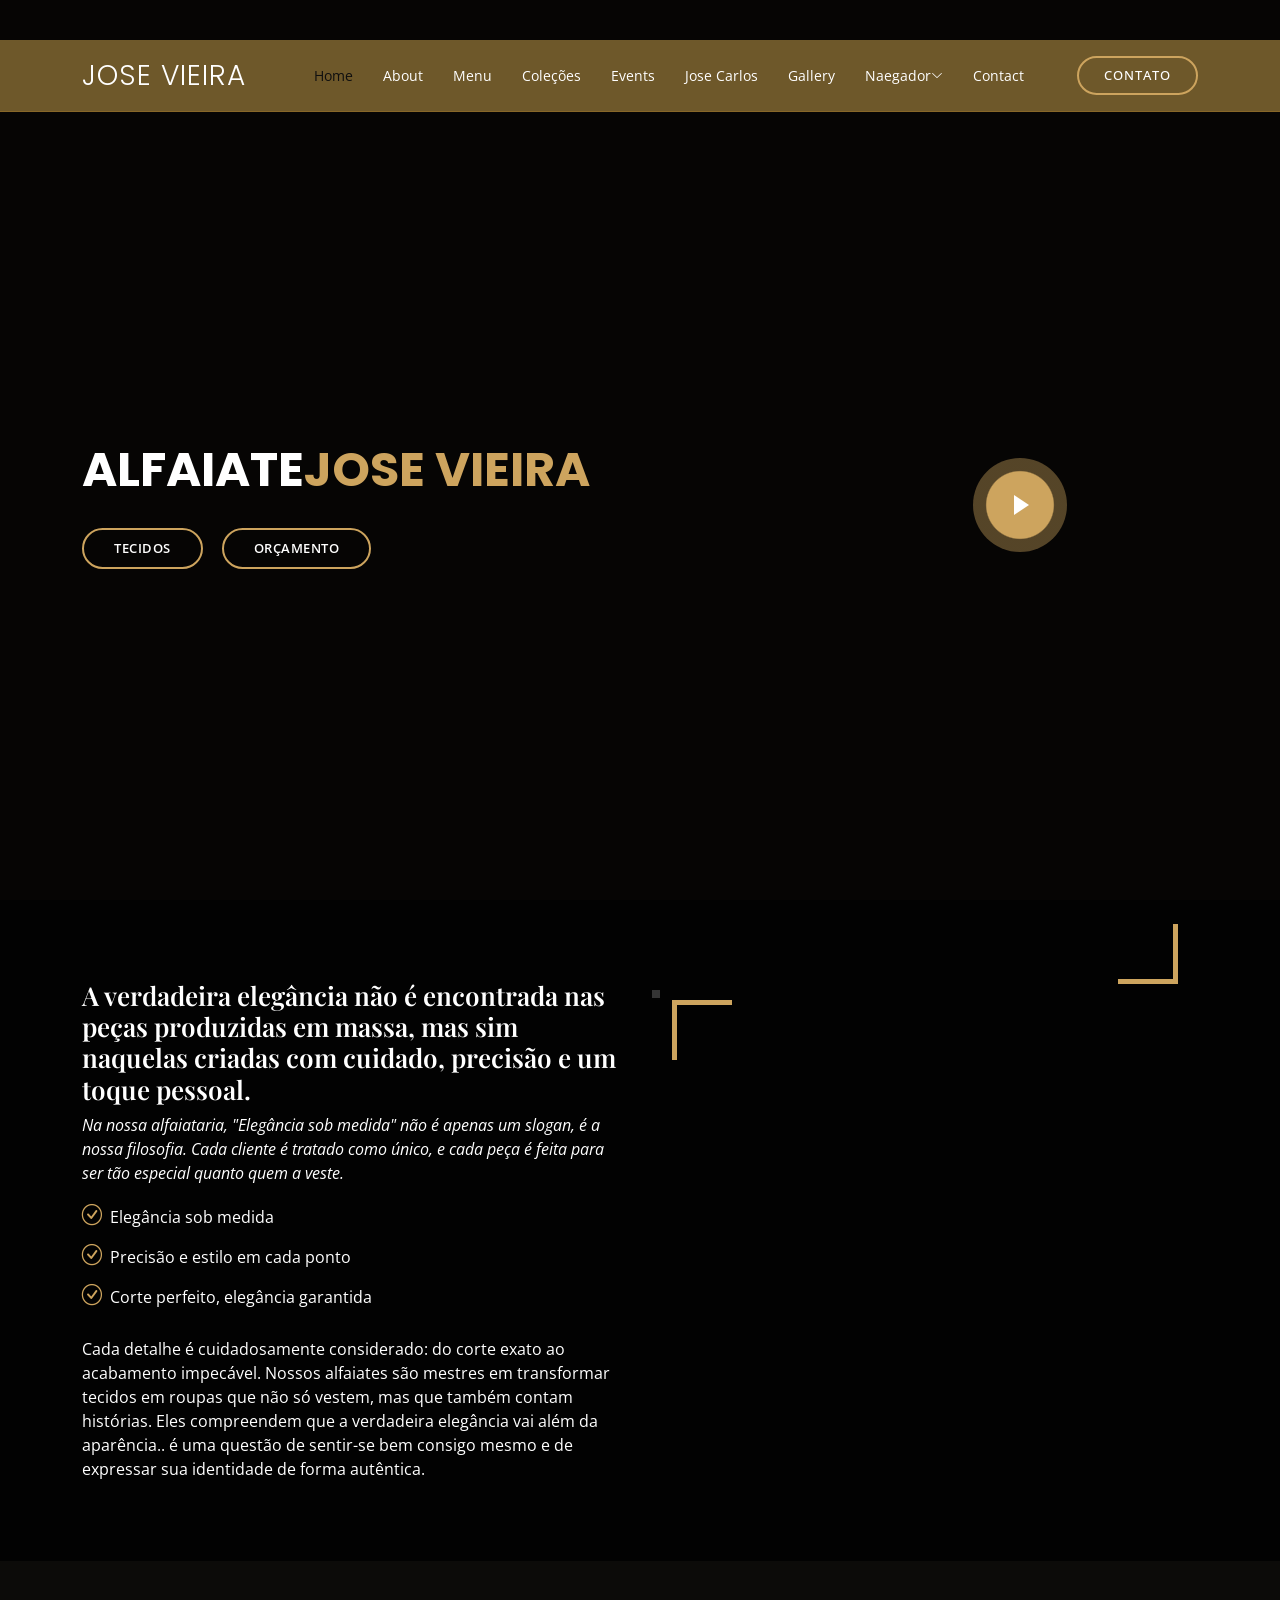
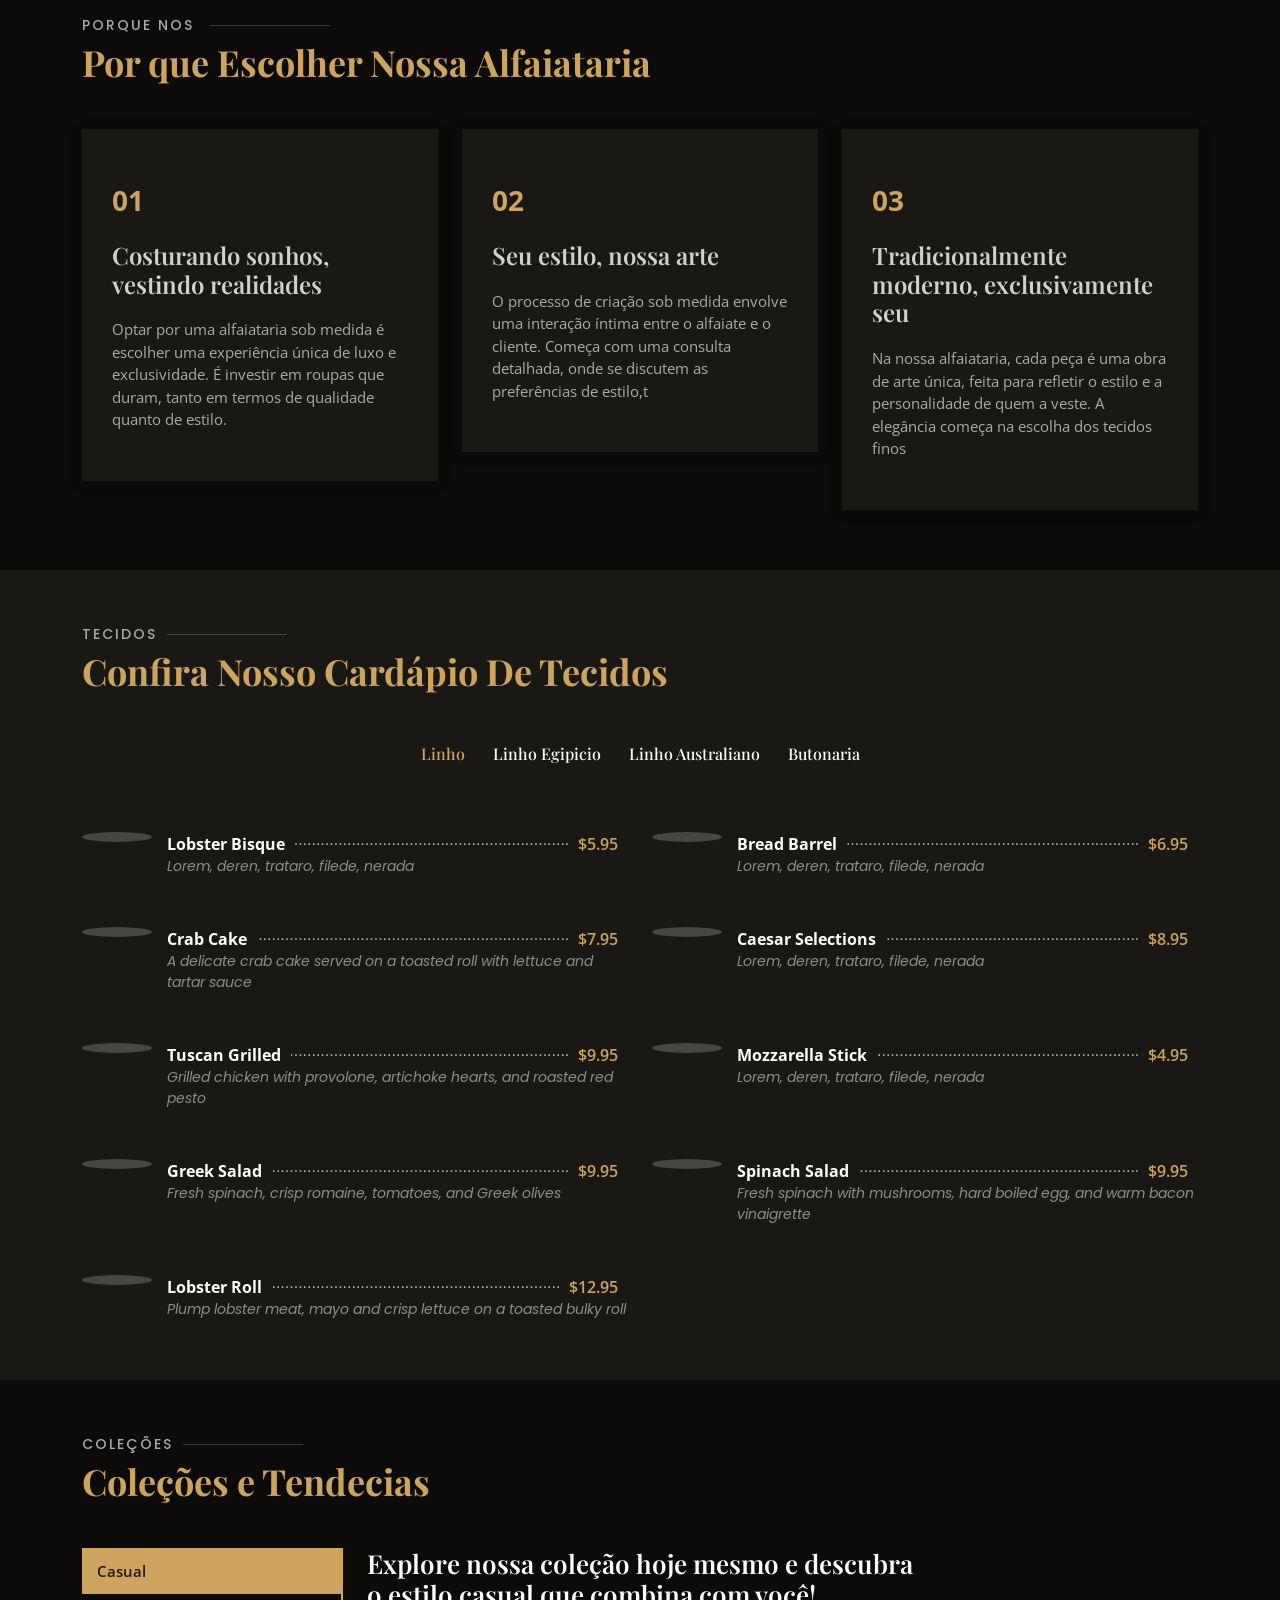
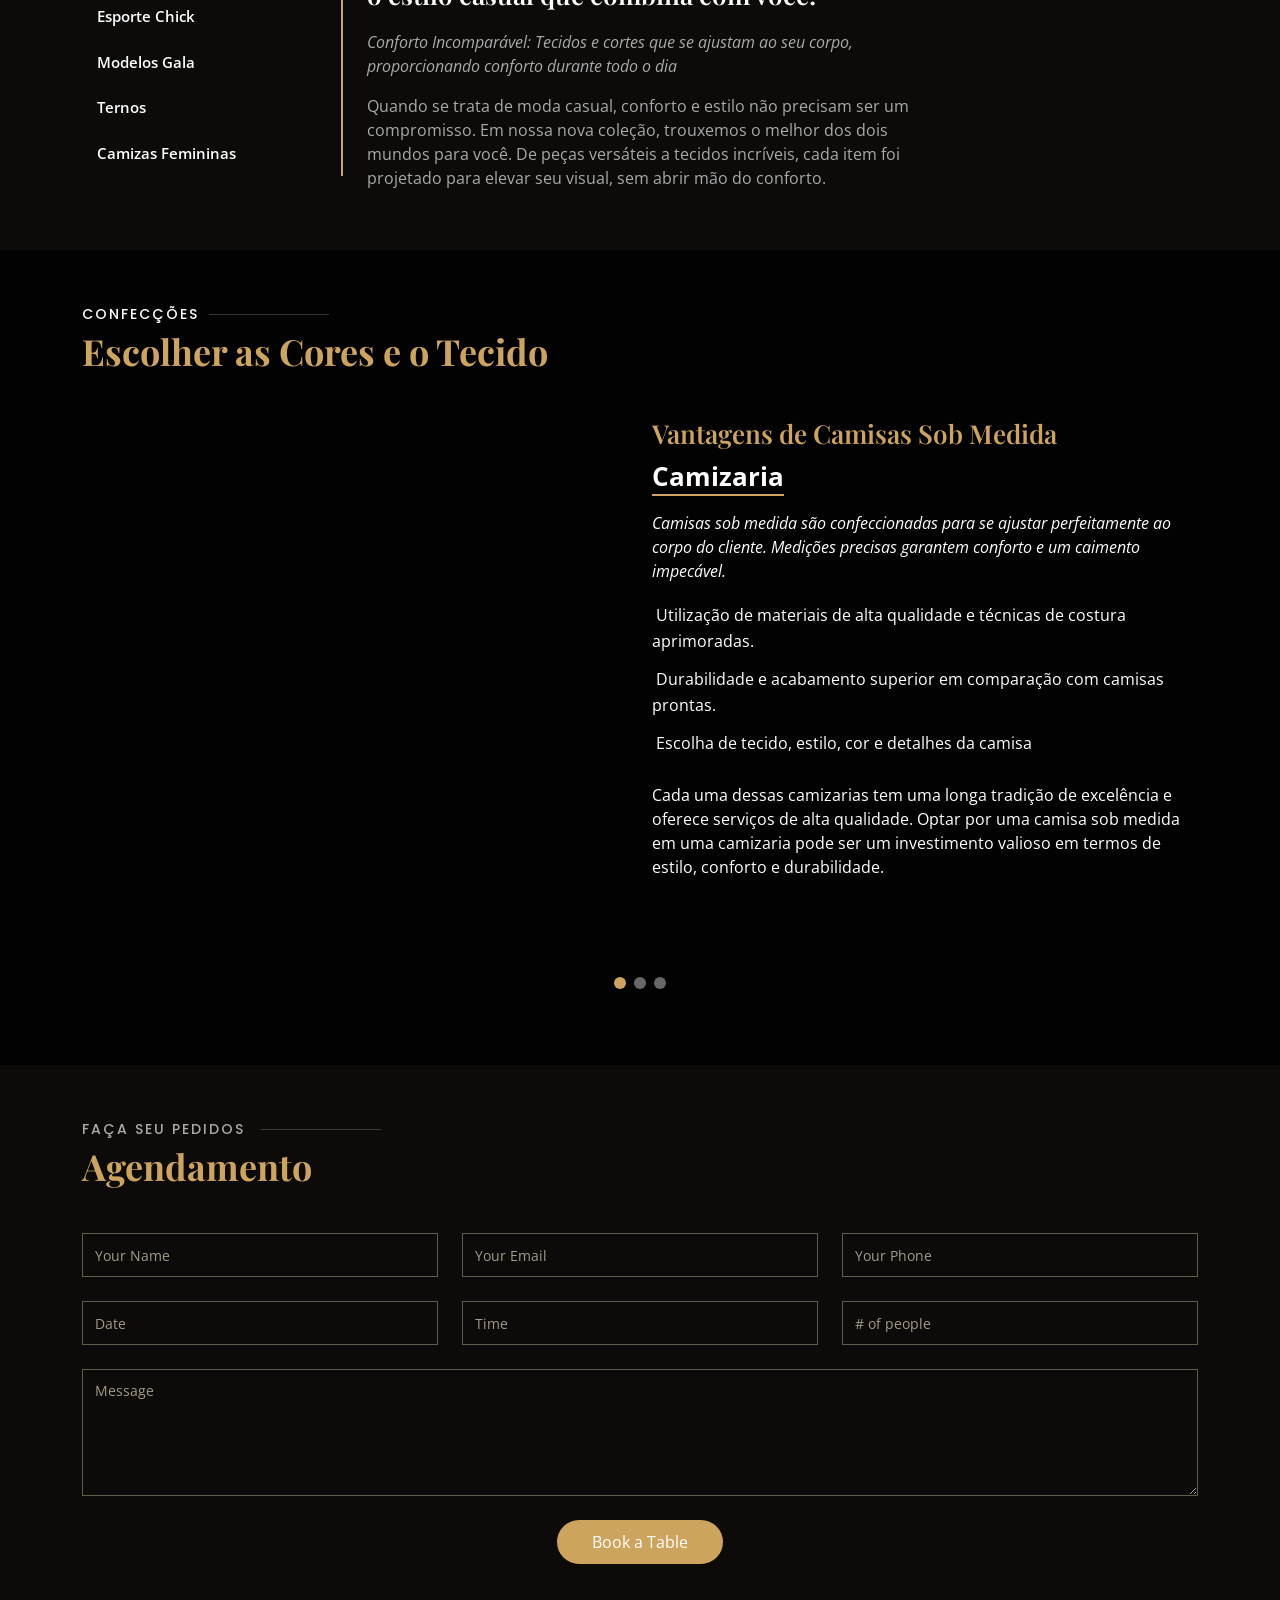
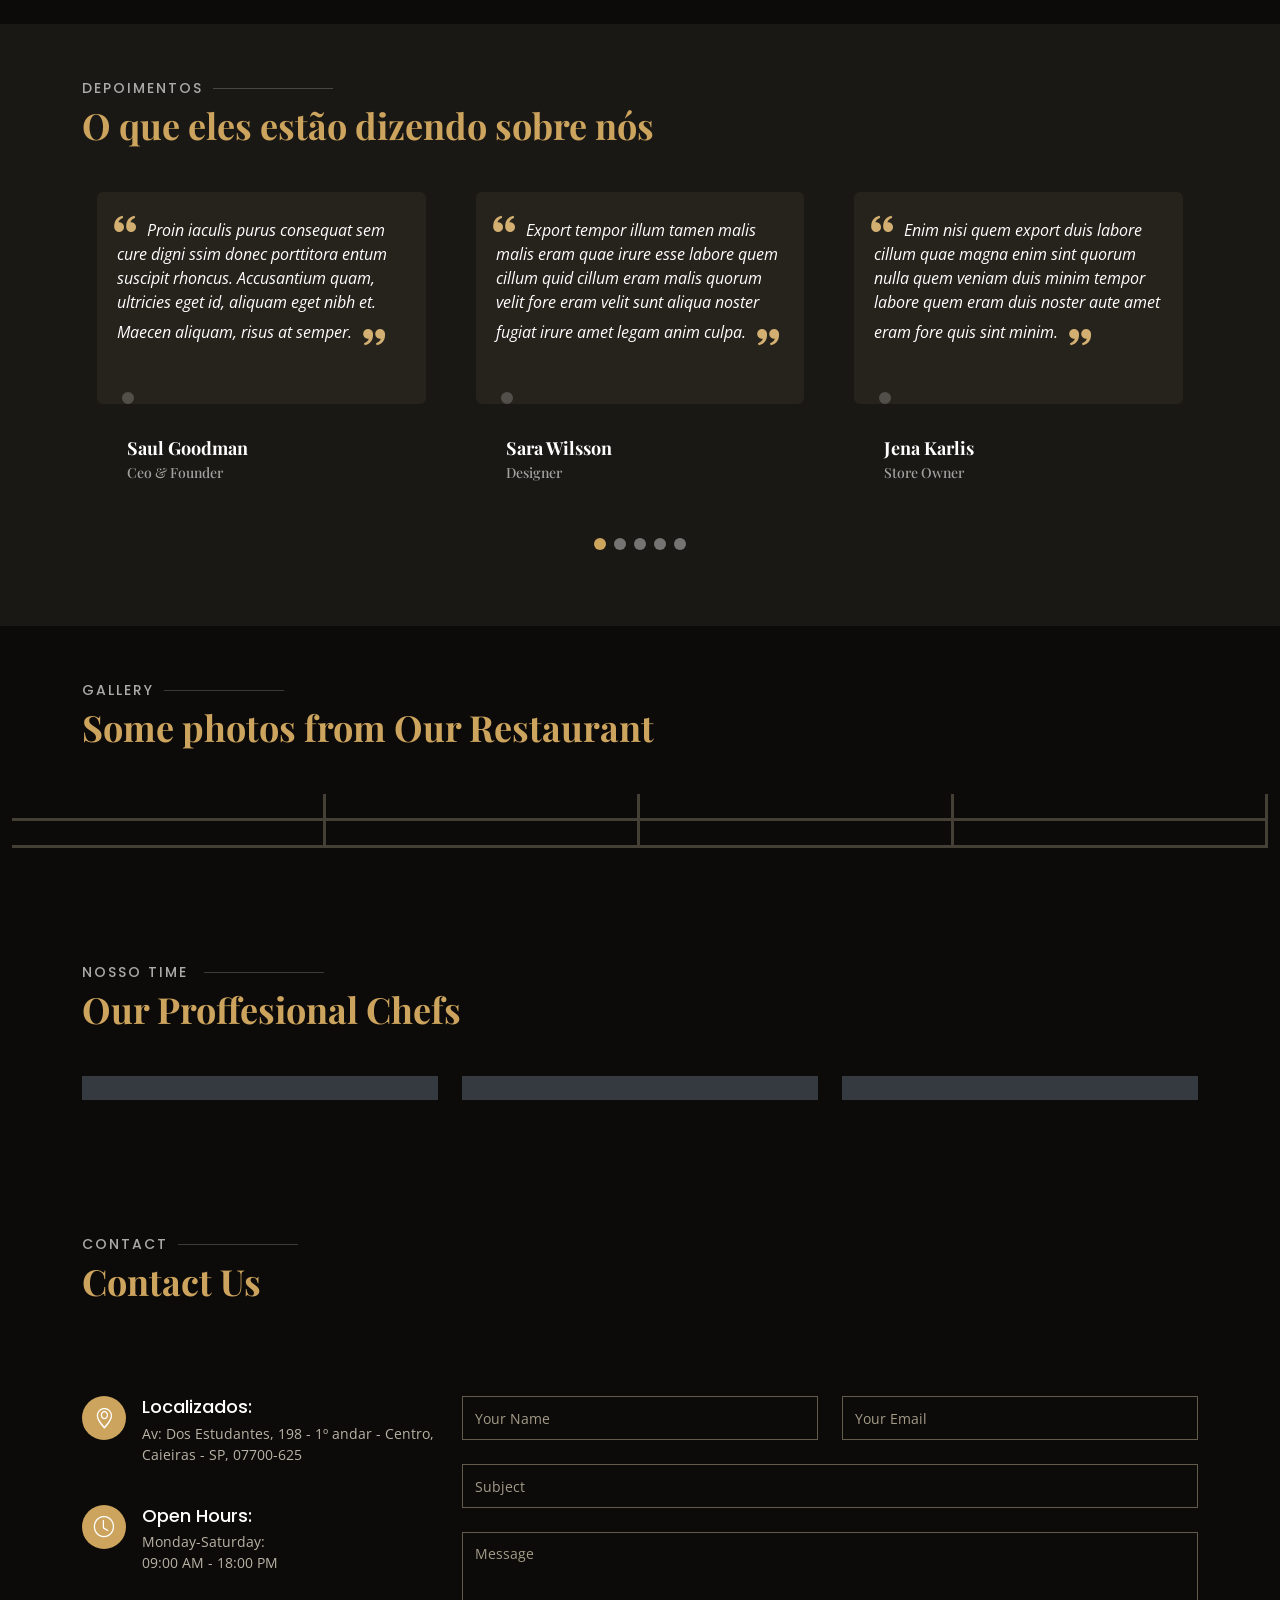
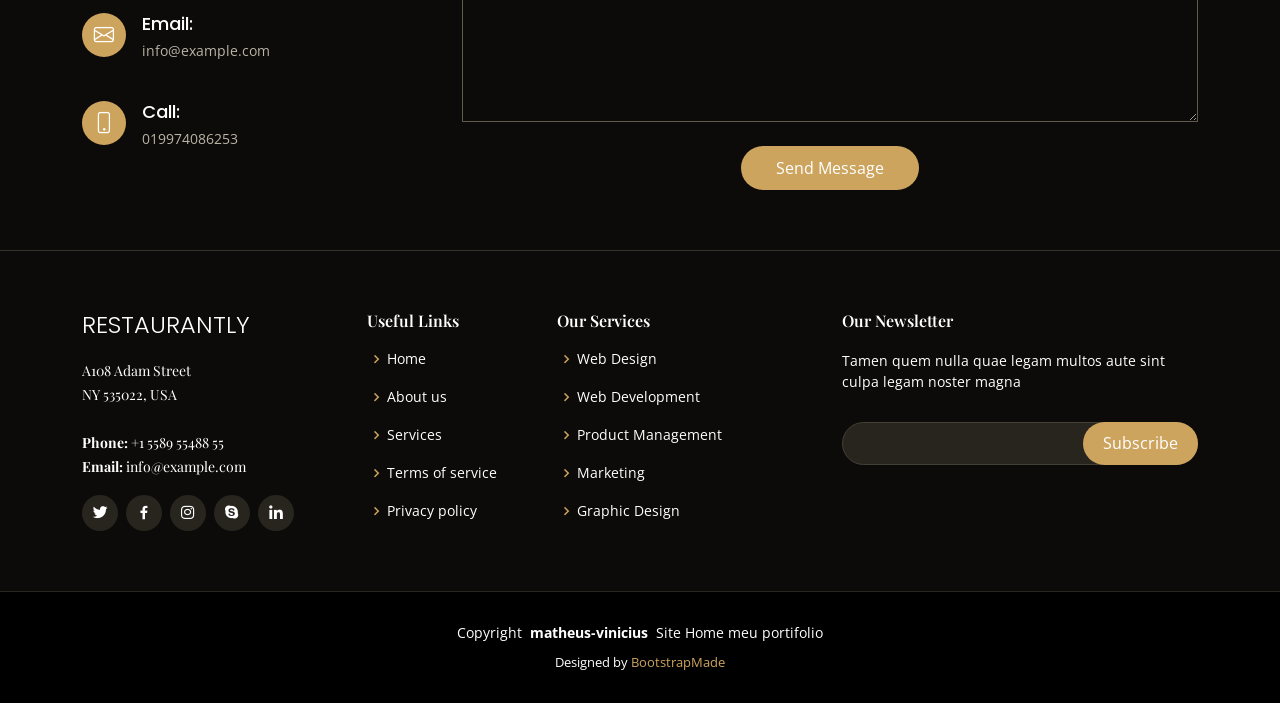
==== index.html @ 790d2ae3 "Baseline snapshot before layout overhaul (auto-commit)" ====
<!DOCTYPE html>
<html lang="pt">

<head>
  <meta charset="utf-8">
  <meta content="width=device-width, initial-scale=1.0" name="viewport">

  <title>KAMIZAR ALFAIATARIA</title>
  <meta content="" name="description">
  <meta content="" name="keywords">

  <!-- Favicons -->
  <link href="assets/img/favicon.png" rel="icon">
  <link href="assets/img/apple-touch-icon.png" rel="apple-touch-icon">

  <!-- Google Fonts -->
  <link href="https://fonts.googleapis.com/css?family=Open+Sans:300,300i,400,400i,600,600i,700,700i|Playfair+Display:ital,wght@0,400;0,500;0,600;0,700;1,400;1,500;1,600;1,700|Poppins:300,300i,400,400i,500,500i,600,600i,700,700i" rel="stylesheet">

  <!-- Vendor CSS Files -->
  <link href="assets/vendor/animate.css/animate.min.css" rel="stylesheet">
  <link href="assets/vendor/aos/aos.css" rel="stylesheet">
  <link href="assets/vendor/bootstrap/css/bootstrap.min.css" rel="stylesheet">
  <link href="assets/vendor/bootstrap-icons/bootstrap-icons.css" rel="stylesheet">
  <link href="assets/vendor/boxicons/css/boxicons.min.css" rel="stylesheet">
  <link href="assets/vendor/glightbox/css/glightbox.min.css" rel="stylesheet">
  <link href="assets/vendor/swiper/swiper-bundle.min.css" rel="stylesheet">


  <link href="assets/css/style.css" rel="stylesheet">

</head>

<body>


  <!-- ======= Header ======= -->
  <header id="header" class="fixed-top d-flex align-items-cente">
    <div class="container-fluid container-xl d-flex align-items-center justify-content-lg-between">

      <h1 class="logo me-auto me-lg-0"><a href="index.html">JOSE VIEIRA</a></h1>
      <!-- Uncomment below if you prefer to use an image logo -->
      <!-- <a href="index.html" class="logo me-auto me-lg-0"><img src="assets/img/logo.png" alt="" class="img-fluid"></a>-->

      <nav id="navbar" class="navbar order-last order-lg-0 bg-transparent">
        <ul>
          <li><a class="nav-link scrollto active" href="#hero">Home</a></li>
          <li><a class="nav-link scrollto" href="#about">About</a></li>
          <li><a class="nav-link scrollto" href="#menu">Menu</a></li>
          <li><a class="nav-link scrollto" href="#specials">Coleções</a></li>
          <li><a class="nav-link scrollto" href="#events">Events</a></li>
          <li><a class="nav-link scrollto" href="Bolg_Jose_Vieira/">Jose Carlos</a></li>
          <li><a class="nav-link scrollto" href="#gallery">Gallery</a></li>
          <li class="dropdown"><a href=""><span>Naegador</span> <i class="bi bi-chevron-down"></i></a>
            <ul>
              <li><a href="#"></a></li>
              <li class="dropdown"><a href="Bolg_Jose_Vieira/index.html"><span> Blog </span> <i class="bi bi-chevron-right"></i></a>
                <ul>
                  <li><a href="loja/shop-homepage-gh-pages/index.html">E-commerce </a></li>
                  <li><a href="startbootstrap-shop-homepage-gh-pages/index.html"> Contatos </a></li>
                  <li><a href="loja/eshop/index.html"> Produtos </a></li>
                  <li><a href="loja/eshop/index.html"> Promoçoes </a></li>
                  <li><a href="startbootstrap-shop-homepage-gh-pages/index.html"> Sobre Nos</a></li>
                </ul>
              </li>
              <li><a href="https://www.youtube.com/watch?v=DVCfJH7Yl-g"> Como realizar Medidas </a></li>
              <li><a href="loja/eshop/blog-single-sidebar.html"> Onde estamos </a></li>
              <li><a href="https://calendly.com/matheusviniciuscaieiras/45min"> Agendamento de Atendimento Presencial </a></li>
            </ul>
          </li>
          <li><a class="nav-link scrollto" href="#contact">Contact</a></li>
        </ul>
        <i class="bi bi-list mobile-nav-toggle"></i>
      </nav><!-- .navbar -->
      <a href="" class="book-a-table-btn scrollto d-none d-lg-flex">Contato</a>

    </div>
  </header><!-- End Header -->

  <!-- ======= Hero Section ======= -->
  <section id="hero" class="d-flex align-items-center">
    <div class="container position-relative text-center text-lg-start" data-aos="zoom-in" data-aos-delay="100">
      <div class="row">
        <div class="col-lg-8">
          <h1>ALFAIATE<span>JOSE VIEIRA </span></h1>
          <h2></h2>

          <div class="btns">
            <a href="#menu" class="btn-menu animated fadeInUp scrollto">Tecidos</a>
            <a href="#book-a-table" class="btn-book animated fadeInUp scrollto">Orçamento</a>
          </div>
        </div>
        <div class="col-lg-4 d-flex align-items-center justify-content-center position-relative" data-aos="zoom-in" data-aos-delay="200">
          <a href="https://youtu.be/KG5aYZjiRx0?si=NseXj7wx-vgt89p3" class="glightbox play-btn"></a>
        </div>

      </div>
    </div>
  </section><!-- End Hero -->

  <main id="main">

    <!-- ======= About Section ======= -->
    <section id="about" class="about">
      <div class="container" data-aos="fade-up">

        <div class="row">
          <div class="col-lg-6 order-1 order-lg-2" data-aos="zoom-in" data-aos-delay="100">
            <div class="about-img">
              <img src="assets/img/about.jpg" alt="">
            </div>
          </div>
          <div class="col-lg-6 pt-4 pt-lg-0 order-2 order-lg-1 content">
            <h3> A verdadeira elegância não é encontrada nas peças produzidas em massa, 
                mas sim naquelas criadas com cuidado, precisão e um toque pessoal. </h3>
            <p class="fst-italic">
              Na nossa alfaiataria, "Elegância sob medida" não é apenas um slogan, 
              é a nossa filosofia. Cada cliente é tratado como único, e cada peça é feita para ser tão especial quanto quem a veste. 
            </p>
            <ul>
              <li><i class="bi bi-check-circle"></i> Elegância sob medida</li>
              <li><i class="bi bi-check-circle"></i> Precisão e estilo em cada ponto</li>
              <li><i class="bi bi-check-circle"></i> Corte perfeito, elegância garantida</li>
            </ul>
            <p>
              Cada detalhe é cuidadosamente considerado: do corte exato ao acabamento impecável. 
              Nossos alfaiates são mestres em transformar tecidos em roupas que não só vestem, mas que também contam histórias. 
              Eles compreendem que a verdadeira elegância vai além da aparência..
              é uma questão de sentir-se bem consigo mesmo e de expressar sua identidade de forma autêntica.
            </p>
          </div>
        </div>

      </div>
    </section><!-- End About Section -->

    <!-- ======= Why Us Section ======= -->
    <section id="why-us" class="why-us">
      <div class="container" data-aos="fade-up">

        <div class="section-title">
          <h2> Porque nos </h2>
          <p>Por que Escolher Nossa Alfaiataria</p>
        </div>

        <div class="row">

          <div class="col-lg-4">
            <div class="box" data-aos="zoom-in" data-aos-delay="100">
              <span>01</span>
              <h4>Costurando sonhos, vestindo realidades</h4>
              <p>Optar por uma alfaiataria sob medida é escolher uma experiência única de luxo e exclusividade. 
                É investir em roupas que duram, tanto em termos de qualidade quanto de estilo.</p>
            </div>
          </div>

          <div class="col-lg-4 mt-4 mt-lg-0">
            <div class="box" data-aos="zoom-in" data-aos-delay="200">
              <span>02</span>
              <h4>Seu estilo, nossa arte</h4>
              <p>O processo de criação sob medida envolve uma interação íntima entre o alfaiate e o cliente. 
                Começa com uma consulta detalhada, onde se discutem as preferências de estilo,t</p>
            </div>
          </div>

          <div class="col-lg-4 mt-4 mt-lg-0">
            <div class="box" data-aos="zoom-in" data-aos-delay="300">
              <span>03</span>
              <h4>Tradicionalmente moderno, exclusivamente seu</h4>
              <p>Na nossa alfaiataria, cada peça é uma obra de arte única, feita para refletir o 
                 estilo e a personalidade de quem a veste.
                A elegância começa na escolha dos tecidos finos</p>
            </div>
          </div>

        </div>

      </div>
    </section><!-- End Why Us Section -->

    <!-- ======= Menu Section ======= -->
    <section id="menu" class="menu section-bg">
      <div class="container" data-aos="fade-up">

        <div class="section-title">
          <h2>Tecidos</h2>
          <p>Confira Nosso Cardápio De Tecidos </p>
        </div>

        <div class="row" data-aos="fade-up" data-aos-delay="100">
          <div class="col-lg-12 d-flex justify-content-center">
            <ul id="menu-flters">
              <li data-filter="*" class="filter-active">Linho</li>
              <li data-filter=".filter-starters">Linho Egipicio</li>
              <li data-filter=".filter-salads">Linho Australiano</li>
              <li data-filter=".filter-specialty">Butonaria</li>
            </ul>
          </div>
        </div>

        <div class="row menu-container" data-aos="fade-up" data-aos-delay="200">

          <div class="col-lg-6 menu-item filter-starters">
            <img src="assets/img/menu/lobster-bisque.jpg" class="menu-img" alt="">
            <div class="menu-content">
              <a href="#">Lobster Bisque</a><span>$5.95</span>
            </div>
            <div class="menu-ingredients">
              Lorem, deren, trataro, filede, nerada
            </div>
          </div>

          <div class="col-lg-6 menu-item filter-specialty">
            <img src="assets/img/menu/bread-barrel.jpg" class="menu-img" alt="">
            <div class="menu-content">
              <a href="#">Bread Barrel</a><span>$6.95</span>
            </div>
            <div class="menu-ingredients">
              Lorem, deren, trataro, filede, nerada
            </div>
          </div>

          <div class="col-lg-6 menu-item filter-starters">
            <img src="assets/img/menu/cake.jpg" class="menu-img" alt="">
            <div class="menu-content">
              <a href="#">Crab Cake</a><span>$7.95</span>
            </div>
            <div class="menu-ingredients">
              A delicate crab cake served on a toasted roll with lettuce and tartar sauce
            </div>
          </div>

          <div class="col-lg-6 menu-item filter-salads">
            <img src="assets/img/menu/caesar.jpg" class="menu-img" alt="">
            <div class="menu-content">
              <a href="#">Caesar Selections</a><span>$8.95</span>
            </div>
            <div class="menu-ingredients">
              Lorem, deren, trataro, filede, nerada
            </div>
          </div>

          <div class="col-lg-6 menu-item filter-specialty">
            <img src="assets/img/menu/tuscan-grilled.jpg" class="menu-img" alt="">
            <div class="menu-content">
              <a href="#">Tuscan Grilled</a><span>$9.95</span>
            </div>
            <div class="menu-ingredients">
              Grilled chicken with provolone, artichoke hearts, and roasted red pesto
            </div>
          </div>

          <div class="col-lg-6 menu-item filter-starters">
            <img src="assets/img/menu/mozzarella.jpg" class="menu-img" alt="">
            <div class="menu-content">
              <a href="#">Mozzarella Stick</a><span>$4.95</span>
            </div>
            <div class="menu-ingredients">
              Lorem, deren, trataro, filede, nerada
            </div>
          </div>

          <div class="col-lg-6 menu-item filter-salads">
            <img src="assets/img/menu/greek-salad.jpg" class="menu-img" alt="">
            <div class="menu-content">
              <a href="#">Greek Salad</a><span>$9.95</span>
            </div>
            <div class="menu-ingredients">
              Fresh spinach, crisp romaine, tomatoes, and Greek olives
            </div>
          </div>

          <div class="col-lg-6 menu-item filter-salads">
            <img src="assets/img/menu/spinach-salad.jpg" class="menu-img" alt="">
            <div class="menu-content">
              <a href="#">Spinach Salad</a><span>$9.95</span>
            </div>
            <div class="menu-ingredients">
              Fresh spinach with mushrooms, hard boiled egg, and warm bacon vinaigrette
            </div>
          </div>

          <div class="col-lg-6 menu-item filter-specialty">
            <img src="assets/img/menu/lobster-roll.jpg" class="menu-img" alt="">
            <div class="menu-content">
              <a href="#">Lobster Roll</a><span>$12.95</span>
            </div>
            <div class="menu-ingredients">
              Plump lobster meat, mayo and crisp lettuce on a toasted bulky roll
            </div>
          </div>

        </div>

      </div>
    </section><!-- End Menu Section -->

    <!-- ======= Specials Section ======= -->
    <section id="specials" class="specials">
      <div class="container" data-aos="fade-up">

        <div class="section-title">
          <h2>Coleções</h2>
          <p>Coleções e Tendecias </p>
        </div>

        <div class="row" data-aos="fade-up" data-aos-delay="100">
          <div class="col-lg-3">
            <ul class="nav nav-tabs flex-column">
              <li class="nav-item">
                <a class="nav-link active show" data-bs-toggle="tab" href="#tab-1"> Casual </a>
              </li>
              <li class="nav-item">
                <a class="nav-link" data-bs-toggle="tab" href="#tab-2"> Esporte Chick</a>
              </li>
              <li class="nav-item">
                <a class="nav-link" data-bs-toggle="tab" href="#tab-3"> Modelos Gala </a>
              </li>
              <li class="nav-item">
                <a class="nav-link" data-bs-toggle="tab" href="#tab-4"> Ternos </a>
              </li>
              <li class="nav-item">
                <a class="nav-link" data-bs-toggle="tab" href="#tab-5"> Camizas Femininas </a>
              </li>
            </ul>
          </div>
          <div class="col-lg-9 mt-4 mt-lg-0">
            <div class="tab-content">
              <div class="tab-pane active show" id="tab-1">
                <div class="row">
                  <div class="col-lg-8 details order-2 order-lg-1">
                    <h3> Explore nossa coleção hoje mesmo e descubra o estilo casual que combina com você!</h3>
                    <p class="fst-italic">Conforto Incomparável: Tecidos e cortes que se ajustam ao seu corpo, proporcionando conforto durante todo o dia</p>
                    <p>Quando se trata de moda casual, conforto e estilo não precisam ser um compromisso. Em nossa nova coleção, trouxemos o melhor dos dois mundos para você. De peças versáteis a tecidos incríveis, cada item foi projetado para elevar seu visual, sem abrir mão do conforto.</p>
                  </div>
                  <div class="col-lg-4 text-center order-1 order-lg-2">
                    <img src="assets/img/specials-1.jpg" alt="" class="img-fluid">
                  </div>
                </div>
              </div>
              <div class="tab-pane" id="tab-2">
                <div class="row">
                  <div class="col-lg-8 details order-2 order-lg-1">
                    <h3>Et blanditiis nemo veritatis excepturi</h3>
                    <p class="fst-italic">Qui laudantium consequatur laborum sit qui ad sapiente dila parde sonata raqer a videna mareta paulona marka</p>
                    <p>Ea ipsum voluptatem consequatur quis est. Illum error ullam omnis quia et reiciendis sunt sunt est. Non aliquid repellendus itaque accusamus eius et velit ipsa voluptates. Optio nesciunt eaque beatae accusamus lerode pakto madirna desera vafle de nideran pal</p>
                  </div>
                  <div class="col-lg-4 text-center order-1 order-lg-2">
                    <img src="assets/img/specials-2.jpg" alt="" class="img-fluid">
                  </div>
                </div>
              </div>
              <div class="tab-pane" id="tab-3">
                <div class="row">
                  <div class="col-lg-8 details order-2 order-lg-1">
                    <h3>Impedit facilis occaecati odio neque aperiam sit</h3>
                    <p class="fst-italic">Eos voluptatibus quo. Odio similique illum id quidem non enim fuga. Qui natus non sunt dicta dolor et. In asperiores velit quaerat perferendis aut</p>
                    <p>Iure officiis odit rerum. Harum sequi eum illum corrupti culpa veritatis quisquam. Neque necessitatibus illo rerum eum ut. Commodi ipsam minima molestiae sed laboriosam a iste odio. Earum odit nesciunt fugiat sit ullam. Soluta et harum voluptatem optio quae</p>
                  </div>
                  <div class="col-lg-4 text-center order-1 order-lg-2">
                    <img src="assets/img/specials-3.jpg" alt="" class="img-fluid">
                  </div>
                </div>
              </div>
              <div class="tab-pane" id="tab-4">
                <div class="row">
                  <div class="col-lg-8 details order-2 order-lg-1">
                    <h3>Fuga dolores inventore laboriosam ut est accusamus laboriosam dolore</h3>
                    <p class="fst-italic">Totam aperiam accusamus. Repellat consequuntur iure voluptas iure porro quis delectus</p>
                    <p>Eaque consequuntur consequuntur libero expedita in voluptas. Nostrum ipsam necessitatibus aliquam fugiat debitis quis velit. Eum ex maxime error in consequatur corporis atque. Eligendi asperiores sed qui veritatis aperiam quia a laborum inventore</p>
                  </div>
                  <div class="col-lg-4 text-center order-1 order-lg-2">
                    <img src="assets/img/specials-4.jpg" alt="" class="img-fluid">
                  </div>
                </div>
              </div>
              <div class="tab-pane" id="tab-5">
                <div class="row">
                  <div class="col-lg-8 details order-2 order-lg-1">
                    <h3>Est eveniet ipsam sindera pad rone matrelat sando reda</h3>
                    <p class="fst-italic">Omnis blanditiis saepe eos autem qui sunt debitis porro quia.</p>
                    <p>Exercitationem nostrum omnis. Ut reiciendis repudiandae minus. Omnis recusandae ut non quam ut quod eius qui. Ipsum quia odit vero atque qui quibusdam amet. Occaecati sed est sint aut vitae molestiae voluptate vel</p>
                  </div>
                  <div class="col-lg-4 text-center order-1 order-lg-2">
                    <img src="assets/img/specials-5.jpg" alt="" class="img-fluid">
                  </div>
                </div>
              </div>
            </div>
          </div>
        </div>

      </div>
    </section><!-- End Specials Section -->

    <!-- ======= Events Section ======= -->
    <section id="events" class="events">
      <div class="container" data-aos="fade-up">

        <div class="section-title">
          <h2>Confecções</h2>
          <p>Escolher as Cores e o Tecido</p>
        </div>

        <div class="events-slider swiper-container" data-aos="fade-up" data-aos-delay="100">
          <div class="swiper-wrapper">

            <div class="swiper-slide">
              <div class="row event-item">
                <div class="col-lg-6">
                  <img src="assets/img/event-birthday.jpg" class="img-fluid" alt="">
                </div>
                <div class="col-lg-6 pt-4 pt-lg-0 content">
                  <h3>Vantagens de Camisas Sob Medida</h3>
                  <div class="price">
                    <p><span>Camizaria</span></p>
                  </div>
                  <p class="fst-italic">
                    Camisas sob medida são confeccionadas para se ajustar perfeitamente ao corpo do cliente.
                   Medições precisas garantem conforto e um caimento impecável.
                  </p>
                  <ul>
                    <li><i class="bi bi-check-circled"></i> Utilização de materiais de alta qualidade e técnicas de costura aprimoradas.</li>
                    <li><i class="bi bi-check-circled"></i> Durabilidade e acabamento superior em comparação com camisas prontas.</li>
                    <li><i class="bi bi-check-circled"></i> Escolha de tecido, estilo, cor e detalhes da camisa</li>
                  </ul>
                  <p>
                    Cada uma dessas camizarias tem uma longa tradição de excelência e oferece serviços de alta qualidade. 
                    Optar por uma camisa sob medida em uma camizaria pode ser um investimento valioso em termos de estilo, 
                    conforto e durabilidade.
                  </p>
                </div>
              </div>
            </div><!-- End testimonial item -->

            <div class="swiper-slide">
              <div class="row event-item">
                <div class="col-lg-6">
                  <img src="assets/img/event-private.jpg" class="img-fluid" alt="">
                </div>
                <div class="col-lg-6 pt-4 pt-lg-0 content">
                  <h3>Exclusividade</h3>
                  <div class="price">
                    <p><span>Ajuste Perfeito</span></p>
                  </div>
                  <p class="fst-italic">
                    Materiais de Alta Qualidade
                    Selecionamos apenas os melhores tecidos do mundo, 
                    desde o algodão egípcio mais macio até as lãs italianas mais finas.
                     Nosso compromisso com a qualidade assegura que cada peça não apenas tenha uma aparência extraordinária, 
                     mas também ofereça durabilidade e conforto incomparáveis.
                  </p>
                  <ul>
                    <li><i class="bi bi-check-circled"></i> Nosso objetivo é criar uma peça que não apenas se ajuste perfeitamente, mas que também conte sua história.</li>
                    <li><i class="bi bi-check-circled"></i> Nossos alfaiates são mestres em seu ofício, combinando técnicas tradicionais de costura com uma atenção minuciosa aos detalhes</li>
                    <li><i class="bi bi-check-circled"></i> Visite-nos e descubra como é ter uma peça feita exclusivamente para você. .</li>
                  </ul>
                  <p>
                    Você tem controle total sobre o design de sua peça. Escolha entre uma vasta gama de tecidos, 
                    padrões, cores e detalhes, como colarinhos, punhos, botões e monogramas. 
                    Criamos peças que são verdadeiramente suas, 
                    refletindo seu estilo pessoal em cada costura.
                  </p>
                </div>
              </div>
            </div><!-- End testimonial item -->

            <div class="swiper-slide">
              <div class="row event-item">
                <div class="col-lg-6">
                  <img src="assets/img/event-custom.jpg" class="img-fluid" alt="">
                </div>
                <div class="col-lg-6 pt-4 pt-lg-0 content">
                  <h3> Botonaria Exclusiva </h3>
                  <div class="price">
                    <p><span>Botonaria</span></p>
                  </div>
                  <p class="fst-italic">
                    Em um mundo onde os detalhes são importantes, botões personalizados podem diferenciar suas roupas de maneira significativa. 
                    Eles adicionam um toque de exclusividade e sofisticação que é difícil de encontrar em peças produzidas em massa.
                  </p>
                  <ul>
                    <li><i class="bi bi-check-circled"></i> Nossa coleção de botões é composta por uma seleção meticulosa dos melhores materiais disponíveis no mercado.</li>
                    <li><i class="bi bi-check-circled"></i> Cada botão pode ser personalizado de acordo com suas especificações. Oferecemos uma variedade de acabamentos.</li>
                    <li><i class="bi bi-check-circled"></i> Usamos apenas materiais de alta qualidade, garantindo que nossos botões sejam duráveis e resistentes ao uso diário. </li>
                  </ul>
                  <p>
                    Trabalhamos com designers, alfaiates e marcas de moda para criar coleções exclusivas de botões que atendem a requisitos específicos. 
                    Se você está buscando algo verdadeiramente único para sua linha de roupas, 
                    estamos aqui para colaborar e trazer sua visão à vida.
                  </p>
                </div>
              </div>
            </div><!-- End testimonial item -->

          </div>
          <div class="swiper-pagination"></div>
        </div>

      </div>
    </section><!-- End Events Section -->

    <!-- ======= Book A Table Section ======= -->
    <section id="book-a-table" class="book-a-table">
      <div class="container" data-aos="fade-up">

        <div class="section-title">
          <h2> Faça Seu Pedidos </h2>
          <p>Agendamento</p>
        </div>

        <form action="forms/book-a-table.php" method="post" role="form" class="php-email-form" data-aos="fade-up" data-aos-delay="100">
          <div class="row">
            <div class="col-lg-4 col-md-6 form-group">
              <input type="text" name="name" class="form-control" id="name" placeholder="Your Name" data-rule="minlen:4" data-msg="Please enter at least 4 chars">
              <div class="validate"></div>
            </div>
            <div class="col-lg-4 col-md-6 form-group mt-3 mt-md-0">
              <input type="email" class="form-control" name="email" id="email" placeholder="Your Email" data-rule="email" data-msg="Please enter a valid email">
              <div class="validate"></div>
            </div>
            <div class="col-lg-4 col-md-6 form-group mt-3 mt-md-0">
              <input type="text" class="form-control" name="phone" id="phone" placeholder="Your Phone" data-rule="minlen:4" data-msg="Please enter at least 4 chars">
              <div class="validate"></div>
            </div>
            <div class="col-lg-4 col-md-6 form-group mt-3">
              <input type="text" name="date" class="form-control" id="date" placeholder="Date" data-rule="minlen:4" data-msg="Please enter at least 4 chars">
              <div class="validate"></div>
            </div>
            <div class="col-lg-4 col-md-6 form-group mt-3">
              <input type="text" class="form-control" name="time" id="time" placeholder="Time" data-rule="minlen:4" data-msg="Please enter at least 4 chars">
              <div class="validate"></div>
            </div>
            <div class="col-lg-4 col-md-6 form-group mt-3">
              <input type="number" class="form-control" name="people" id="people" placeholder="# of people" data-rule="minlen:1" data-msg="Please enter at least 1 chars">
              <div class="validate"></div>
            </div>
          </div>
          <div class="form-group mt-3">
            <textarea class="form-control" name="message" rows="5" placeholder="Message"></textarea>
            <div class="validate"></div>
          </div>
          <div class="mb-3">
            <div class="loading">Loading</div>
            <div class="error-message"></div>
            <div class="sent-message">Your booking request was sent. We will call back or send an Email to confirm your reservation. Thank you!</div>
          </div>
          <div class="text-center"><button type="submit">Book a Table</button></div>
        </form>

      </div>
    </section><!-- End Book A Table Section -->

    <!-- ======= Depoimentos  ======= -->
    <section id="testimonials" class="testimonials section-bg">
      <div class="container" data-aos="fade-up">

        <div class="section-title">
          <h2>Depoimentos</h2>
          <p>O que eles estão dizendo sobre nós</p>
        </div>

        <div class="testimonials-slider swiper-container" data-aos="fade-up" data-aos-delay="100">
          <div class="swiper-wrapper">

            <div class="swiper-slide">
              <div class="testimonial-item">
                <p>
                  <i class="bx bxs-quote-alt-left quote-icon-left"></i>
                  Proin iaculis purus consequat sem cure digni ssim donec porttitora entum suscipit rhoncus. Accusantium quam, ultricies eget id, aliquam eget nibh et. Maecen aliquam, risus at semper.
                  <i class="bx bxs-quote-alt-right quote-icon-right"></i>
                </p>
                <img src="assets/img/testimonials/testimonials-1.jpg" class="testimonial-img" alt="">
                <h3>Saul Goodman</h3>
                <h4>Ceo &amp; Founder</h4>
              </div>
            </div><!-- End testimonial item -->

            <div class="swiper-slide">
              <div class="testimonial-item">
                <p>
                  <i class="bx bxs-quote-alt-left quote-icon-left"></i>
                  Export tempor illum tamen malis malis eram quae irure esse labore quem cillum quid cillum eram malis quorum velit fore eram velit sunt aliqua noster fugiat irure amet legam anim culpa.
                  <i class="bx bxs-quote-alt-right quote-icon-right"></i>
                </p>
                <img src="assets/img/testimonials/testimonials-2.jpg" class="testimonial-img" alt="">
                <h3>Sara Wilsson</h3>
                <h4>Designer</h4>
              </div>
            </div><!-- End testimonial item -->

            <div class="swiper-slide">
              <div class="testimonial-item">
                <p>
                  <i class="bx bxs-quote-alt-left quote-icon-left"></i>
                  Enim nisi quem export duis labore cillum quae magna enim sint quorum nulla quem veniam duis minim tempor labore quem eram duis noster aute amet eram fore quis sint minim.
                  <i class="bx bxs-quote-alt-right quote-icon-right"></i>
                </p>
                <img src="assets/img/testimonials/testimonials-3.jpg" class="testimonial-img" alt="">
                <h3>Jena Karlis</h3>
                <h4>Store Owner</h4>
              </div>
            </div><!-- End testimonial item -->

            <div class="swiper-slide">
              <div class="testimonial-item">
                <p>
                  <i class="bx bxs-quote-alt-left quote-icon-left"></i>
                  Fugiat enim eram quae cillum dolore dolor amet nulla culpa multos export minim fugiat minim velit minim dolor enim duis veniam ipsum anim magna sunt elit fore quem dolore labore illum veniam.
                  <i class="bx bxs-quote-alt-right quote-icon-right"></i>
                </p>
                <img src="assets/img/testimonials/testimonials-4.jpg" class="testimonial-img" alt="">
                <h3>Matt Brandon</h3>
                <h4>Freelancer</h4>
              </div>
            </div><!-- End testimonial item -->

            <div class="swiper-slide">
              <div class="testimonial-item">
                <p>
                  <i class="bx bxs-quote-alt-left quote-icon-left"></i>
                  Quis quorum aliqua sint quem legam fore sunt eram irure aliqua veniam tempor noster veniam enim culpa labore duis sunt culpa nulla illum cillum fugiat legam esse veniam culpa fore nisi cillum quid.
                  <i class="bx bxs-quote-alt-right quote-icon-right"></i>
                </p>
                <img src="assets/img/testimonials/testimonials-5.jpg" class="testimonial-img" alt="">
                <h3>John Larson</h3>
                <h4>Entrepreneur</h4>
              </div>
            </div><!-- End testimonial item -->

          </div>
          <div class="swiper-pagination"></div>
        </div>

      </div>
    </section><!-- End Testimonials Section -->

    <!-- ======= Gallery Section ======= -->
    <section id="gallery" class="gallery">

      <div class="container" data-aos="fade-up">
        <div class="section-title">
          <h2>Gallery</h2>
          <p>Some photos from Our Restaurant</p>
        </div>
      </div>

      <div class="container-fluid" data-aos="fade-up" data-aos-delay="100">

        <div class="row g-0">

          <div class="col-lg-3 col-md-4">
            <div class="gallery-item">
              <a href="assets/img/gallery/gallery-1.jpg" class="gallery-lightbox" data-gall="gallery-item">
                <img src="assets/img/gallery/gallery-1.jpg" alt="" class="img-fluid">
              </a>
            </div>
          </div>

          <div class="col-lg-3 col-md-4">
            <div class="gallery-item">
              <a href="assets/img/gallery/gallery-2.jpg" class="gallery-lightbox" data-gall="gallery-item">
                <img src="assets/img/gallery/gallery-2.jpg" alt="" class="img-fluid">
              </a>
            </div>
          </div>

          <div class="col-lg-3 col-md-4">
            <div class="gallery-item">
              <a href="assets/img/gallery/gallery-3.jpg" class="gallery-lightbox" data-gall="gallery-item">
                <img src="assets/img/gallery/gallery-3.jpg" alt="" class="img-fluid">
              </a>
            </div>
          </div>

          <div class="col-lg-3 col-md-4">
            <div class="gallery-item">
              <a href="assets/img/gallery/gallery-4.jpg" class="gallery-lightbox" data-gall="gallery-item">
                <img src="assets/img/gallery/gallery-4.jpg" alt="" class="img-fluid">
              </a>
            </div>
          </div>

          <div class="col-lg-3 col-md-4">
            <div class="gallery-item">
              <a href="assets/img/gallery/gallery-5.jpg" class="gallery-lightbox" data-gall="gallery-item">
                <img src="assets/img/gallery/gallery-5.jpg" alt="" class="img-fluid">
              </a>
            </div>
          </div>

          <div class="col-lg-3 col-md-4">
            <div class="gallery-item">
              <a href="assets/img/gallery/gallery-6.jpg" class="gallery-lightbox" data-gall="gallery-item">
                <img src="assets/img/gallery/gallery-6.jpg" alt="" class="img-fluid">
              </a>
            </div>
          </div>

          <div class="col-lg-3 col-md-4">
            <div class="gallery-item">
              <a href="assets/img/gallery/gallery-7.jpg" class="gallery-lightbox" data-gall="gallery-item">
                <img src="assets/img/gallery/gallery-7.jpg" alt="" class="img-fluid">
              </a>
            </div>
          </div>

          <div class="col-lg-3 col-md-4">
            <div class="gallery-item">
              <a href="assets/img/gallery/gallery-8.jpg" class="gallery-lightbox" data-gall="gallery-item">
                <img src="assets/img/gallery/gallery-8.jpg" alt="" class="img-fluid">
              </a>
            </div>
          </div>

        </div>

      </div>
    </section><!-- End Gallery Section -->

    <!-- ======= Nosso Time ======= -->
    <section id="chefs" class="chefs">
      <div class="container" data-aos="fade-up">

        <div class="section-title">
          <h2>Nosso Time </h2>
          <p>Our Proffesional Chefs</p>
        </div>

        <div class="row">

          <div class="col-lg-4 col-md-6">
            <div class="member" data-aos="zoom-in" data-aos-delay="100">
              <img src="assets/img/chefs/chefs-1.jpg" class="img-fluid" alt="">
              <div class="member-info">
                <div class="member-info-content">
                  <h4>Jose carlos Vienra </h4>
                  <span>Fundador e Diretor comercial </span>
                </div>
                <div class="social">
                  <a href=""><i class="bi bi-twitter"></i></a>
                  <a href=""><i class="bi bi-facebook"></i></a>
                  <a href="https://www.instagram.com/kamizarbrasil/"><i class="bi bi-instagram"></i></a>
                  <a href="https://www.linkedin.com/in/josevieirakamizar/?originalSubdomain=br"><i class="bi bi-linkedin"></i></a>
                </div>
              </div>
            </div>
          </div>

          <div class="col-lg-4 col-md-6">
            <div class="member" data-aos="zoom-in" data-aos-delay="200">
              <img src="assets/img/chefs/chefs-2.jpg" class="img-fluid" alt="">
              <div class="member-info">
                <div class="member-info-content">
                  <h4>Mariana</h4> </h4>
                  <span>Juridico</span>
                </div>
                <div class="social">
                  <a href=""><i class="bi bi-twitter"></i></a>
                  <a href=""><i class="bi bi-facebook"></i></a>
                  <a href=""><i class="bi bi-instagram"></i></a>
                  <a href=""><i class="bi bi-linkedin"></i></a>
                </div>
              </div>
            </div>
          </div>

          <div class="col-lg-4 col-md-6">
            <div class="member" data-aos="zoom-in" data-aos-delay="300">
              <img src="assets/img/chefs/chefs-3.jpg" class="img-fluid" alt="">
              <div class="member-info">
                <div class="member-info-content">
                  <h4>Karina</h4>
                  <span>Diretora Operacional </span>
                </div>
                <div class="social">
                  <a href=""><i class="bi bi-twitter"></i></a>
                  <a href=""><i class="bi bi-facebook"></i></a>
                  <a href=""><i class="bi bi-instagram"></i></a>
                  <a href=""><i class="bi bi-linkedin"></i></a>
                </div>
              </div>
            </div>
          </div>

        </div>

      </div>
    </section><!-- End Chefs Section -->

    <!-- ======= Contact Section ======= -->
    <section id="contact" class="contact">
      <div class="container" data-aos="fade-up">

        <div class="section-title">
          <h2>Contact</h2>
          <p>Contact Us</p>
        </div>
      </div>

      <div data-aos="fade-up">
        <if style="border:0; width: 100%; height: 350px;" src="https://maps.app.goo.gl/YcWwARri3Vf2of446" frameborder="0" allowfullscreen>
      </div>

      <div class="container" data-aos="fade-up">

        <div class="row mt-5">

          <div class="col-lg-4">
            <div class="info">
              <div class="address">
                <i class="bi bi-geo-alt"></i>
                <h4>Localizados:</h4>
                <p>Av: Dos Estudantes, 198 - 1º andar - Centro, Caieiras - SP, 07700-625</p>
              </div>

              <div class="open-hours">
                <i class="bi bi-clock"></i>
                <h4>Open Hours:</h4>
                <p>
                  Monday-Saturday:<br>
                  09:00 AM - 18:00 PM
                </p>
              </div>

              <div class="email">
                <i class="bi bi-envelope"></i>
                <h4>Email:</h4>
                <p>info@example.com</p>
              </div>

              <div class="phone">
                <i class="bi bi-phone"></i>
                <h4>Call:</h4>
                <p>019974086253</p>
              </div>

            </div>

          </div>

          <div class="col-lg-8 mt-5 mt-lg-0">

            <form action="forms/contact.php" method="post" role="form" class="php-email-form">
              <div class="row">
                <div class="col-md-6 form-group">
                  <input type="text" name="name" class="form-control" id="name" placeholder="Your Name" required>
                </div>
                <div class="col-md-6 form-group mt-3 mt-md-0">
                  <input type="email" class="form-control" name="email" id="email" placeholder="Your Email" required>
                </div>
              </div>
              <div class="form-group mt-3">
                <input type="text" class="form-control" name="subject" id="subject" placeholder="Subject" required>
              </div>
              <div class="form-group mt-3">
                <textarea class="form-control" name="message" rows="8" placeholder="Message" required></textarea>
              </div>
              <div class="my-3">
                <div class="loading">Loading</div>
                <div class="error-message"></div>
                <div class="sent-message">Your message has been sent. Thank you!</div>
              </div>
              <div class="text-center"><button type="submit">Send Message</button></div>
            </form>

          </div>

        </div>

      </div>
    </section><!-- End Contact Section -->

  </main><!-- End #main -->

  <!-- ======= Footer ======= -->
  <footer id="footer">
    <div class="footer-top">
      <div class="container">
        <div class="row">

          <div class="col-lg-3 col-md-6">
            <div class="footer-info">
              <h3>Restaurantly</h3>
              <p>
                A108 Adam Street <br>
                NY 535022, USA<br><br>
                <strong>Phone:</strong> +1 5589 55488 55<br>
                <strong>Email:</strong> info@example.com<br>
              </p>
              <div class="social-links mt-3">
                <a href="#" class="twitter"><i class="bx bxl-twitter"></i></a>
                <a href="#" class="facebook"><i class="bx bxl-facebook"></i></a>
                <a href="#" class="instagram"><i class="bx bxl-instagram"></i></a>
                <a href="#" class="google-plus"><i class="bx bxl-skype"></i></a>
                <a href="#" class="linkedin"><i class="bx bxl-linkedin"></i></a>
              </div>
            </div>
          </div>

          <div class="col-lg-2 col-md-6 footer-links">
            <h4>Useful Links</h4>
            <ul>
              <li><i class="bx bx-chevron-right"></i> <a href="#">Home</a></li>
              <li><i class="bx bx-chevron-right"></i> <a href="#">About us</a></li>
              <li><i class="bx bx-chevron-right"></i> <a href="#">Services</a></li>
              <li><i class="bx bx-chevron-right"></i> <a href="#">Terms of service</a></li>
              <li><i class="bx bx-chevron-right"></i> <a href="#">Privacy policy</a></li>
            </ul>
          </div>

          <div class="col-lg-3 col-md-6 footer-links">
            <h4>Our Services</h4>
            <ul>
              <li><i class="bx bx-chevron-right"></i> <a href="#">Web Design</a></li>
              <li><i class="bx bx-chevron-right"></i> <a href="#">Web Development</a></li>
              <li><i class="bx bx-chevron-right"></i> <a href="#">Product Management</a></li>
              <li><i class="bx bx-chevron-right"></i> <a href="#">Marketing</a></li>
              <li><i class="bx bx-chevron-right"></i> <a href="#">Graphic Design</a></li>
            </ul>
          </div>

          <div class="col-lg-4 col-md-6 footer-newsletter">
            <h4>Our Newsletter</h4>
            <p>Tamen quem nulla quae legam multos aute sint culpa legam noster magna</p>
            <form action="" method="post">
              <input type="email" name="email"><input type="submit" value="Subscribe">
            </form>

          </div>

        </div>
      </div>
    </div>

    <div class="container">
      <div class="copyright">
        <span>Copyright</span> <strong class="px-1 sitename">matheus-vinicius</strong> <span>Site Home meu portifolio </span>
      </div>
      <div class="credits">
    
        Designed by <a href="https://bootstrapmade.com/">BootstrapMade</a>
      </div>
    </div>
  </footer>

  <div id="preloader"></div>
  <a href="#" class="back-to-top d-flex align-items-center justify-content-center"><i class="bi bi-arrow-up-short"></i></a>


  <script src="assets/vendor/aos/aos.js"></script>
  <script src="assets/vendor/bootstrap/js/bootstrap.bundle.min.js"></script>
  <script src="assets/vendor/glightbox/js/glightbox.min.js"></script>
  <script src="assets/vendor/isotope-layout/isotope.pkgd.min.js"></script>
  <script src="assets/vendor/php-email-form/validate.js"></script>
  <script src="assets/vendor/swiper/swiper-bundle.min.js"></script>


  <script src="assets/js/main.js"></script>

</body>

</html>
---- assets/css/style.css ----
/**
* Template Name: Restaurantly - v3.1.0
* Template URL: https://bootstrapmade.com/restaurantly-restaurant-template/
* Author: BootstrapMade.com
* License: https://bootstrapmade.com/license/
*/

/*--------------------------------------------------------------
# General
--------------------------------------------------------------*/
body {
  font-family: "Open Sans", sans-serif;
  background: #0c0b09;
  color: #fff;
}

a {
  color: #cda45e;
  text-decoration: none;
}

a:hover {
  color: #d9ba85;
  text-decoration: none;
}

h1,
h2,
h3,
h4,
h5,
h6 {
  font-family: "Playfair Display", serif;
}

/*--------------------------------------------------------------
# Preloader
--------------------------------------------------------------*/
#preloader {
  position: fixed;
  top: 0;
  left: 0;
  right: 0;
  bottom: 0;
  z-index: 9999;
  overflow: hidden;
  background: #886c35;
}

#preloader:before {
  content: "";
  position: fixed;
  top: calc(50% - 30px);
  left: calc(50% - 30px);
  border: 6px solid #aa8437;
  border-top-color: #cda45e;
  border-bottom-color: #cda45e;
  border-radius: 50%;
  width: 60px;
  height: 60px;
  -webkit-animation: animate-preloader 1s linear infinite;
  animation: animate-preloader 1s linear infinite;
}

@-webkit-keyframes animate-preloader {
  0% {
    transform: rotate(0deg);
  }

  100% {
    transform: rotate(360deg);
  }
}

@keyframes animate-preloader {
  0% {
    transform: rotate(0deg);
  }

  100% {
    transform: rotate(360deg);
  }
}

/*--------------------------------------------------------------
# Back to top button
--------------------------------------------------------------*/
.back-to-top {
  position: fixed;
  visibility: hidden;
  opacity: 0;
  right: 15px;
  bottom: 15px;
  z-index: 996;
  width: 44px;
  height: 44px;
  border-radius: 50px;
  transition: all 0.4s;
  border: 2px solid #cda45e;
}

.back-to-top i {
  font-size: 28px;
  color: #cda45e;
  line-height: 0;
}

.back-to-top:hover {
  background: #cda45e;
  color: #9c7424;
}

.back-to-top:hover i {
  color: #9c7424;
}

.back-to-top.active {
  visibility: visible;
  opacity: 1;
}

/*--------------------------------------------------------------
# Disable aos animation delay on mobile devices
--------------------------------------------------------------*/
@media screen and (max-width: 768px) {
  [data-aos-delay] {
    transition-delay: 0 !important;
  }
}

/*--------------------------------------------------------------
# Top Bar
--------------------------------------------------------------*/
#topbar {
  height: 40px;
  font-size: 14px;
  transition: all 0.5s;
  z-index: 996;
}

#topbar.topbar-scrolled {
  top: -40px;
}

#topbar .contact-info i {
  font-style: normal;
  color: #d9ba85;
}

#topbar .contact-info i span {
  padding-left: 5px;
  color: #fff;
}

#topbar .languages ul {
  display: flex;
  flex-wrap: wrap;
  list-style: none;
  padding: 0;
  margin: 0;
  color: #cda45e;
}

#topbar .languages ul a {
  color: white;
}

#topbar .languages ul li+li {
  padding-left: 10px;
}

#topbar .languages ul li+li::before {
  display: inline-block;
  padding-right: 10px;
  color: rgba(255, 255, 255, 0.5);
  content: "/";
}

/*--------------------------------------------------------------
# Header
--------------------------------------------------------------*/
#header {
  background: rgba(180, 143, 69, 0.6);
  border-bottom: 1px solid rgba(153, 115, 40, 0.6);
  transition: all 0.5s;
  z-index: 997;
  padding: 15px 0;
  top: 40px;
}

#header.header-scrolled {
  top: 0;
  background: rgba(180, 143, 69, 0.6);
  border-bottom: 1px solid #37332a;
}

#header .logo {
  font-size: 28px;
  margin: 0;
  padding: 0;
  line-height: 1;
  font-weight: 300;
  letter-spacing: 1px;
  text-transform: uppercase;
  font-family: "Poppins", sans-serif;
}

#header .logo a {
  color: #fff;
}

#header .logo img {
  max-height: 40px;
}

/*--------------------------------------------------------------
# Book a table button Menu
--------------------------------------------------------------*/
.book-a-table-btn {
  margin: 0 0 0 15px;
  border: 2px solid #cda45e;
  color: #fff;
  border-radius: 50px;
  padding: 8px 25px;
  text-transform: uppercase;
  font-size: 13px;
  font-weight: 500;
  letter-spacing: 1px;
  transition: 0.3s;
}

.book-a-table-btn:hover {
  background: #000000;
  color: #fff;
}

@media (max-width: 992px) {
  .book-a-table-btn {
    margin: 0 15px 0 0;
    padding: 8px 20px;
  }
}

/*--------------------------------------------------------------
# Navigation Menu
--------------------------------------------------------------*/
/**
* Desktop Navigation 
*/
.navbar {
  padding: 0;
  background-color: transparent;
}

.navbar ul {
  margin: 0;
  padding: 0;
  display: flex;
  list-style: none;
  align-items: center;
  background-color: transparent;
}

.navbar li {
  position: relative;
  background-color: transparent;

}

.navbar a {
  display: flex;
  align-items: center;
  justify-content: space-between;
  padding: 10px 0 10px 30px;
  color: #fff;
  white-space: nowrap;
  transition: 0.3s;
  font-size: 14px;

}

.navbar a i {
  font-size: 12px;
  line-height: 0;

}

.navbar a:hover,
.navbar .active,
.navbar li:hover>a {
  color: #0f0f0f;
  background-color: transparent;
}

.navbar .dropdown ul {
  display: block;
  position: absolute;
  left: 14px;
  top: calc(100% + 30px);
  margin: 0;
  padding: 10px 0;
  z-index: 99;
  opacity: 0;
  visibility: hidden;
  background: #030303;
  transition: 0.3s;
  background-color: transparent;

}

.navbar .dropdown ul li {
  min-width: 200px;
  background-color: transparent;
}

.navbar .dropdown ul a {
  padding: 10px 20px;
  background-color: transparent;

}

.navbar .dropdown ul a i {
  font-size: 12px;
  background-color: transparent;
}

.navbar .dropdown ul a:hover,
.navbar .dropdown ul .active:hover,
.navbar .dropdown ul li:hover>a {
  background-color: transparent;
}

.navbar .dropdown:hover>ul {
  opacity: 1;
  top: 100%;
  visibility: visible;
  background-color: transparent;
}

.navbar .dropdown .dropdown ul {
  top: 0;
  left: calc(100% - 30px);
  visibility: hidden;
  background-color: transparent;
}

.navbar .dropdown .dropdown:hover>ul {
  opacity: 1;
  top: 0;
  left: 100%;
  visibility: visible;
  background-color: transparent;
}

@media (max-width: 1366px) {
  .navbar .dropdown .dropdown ul {
    left: -90%;
  }

  .navbar .dropdown .dropdown:hover>ul {
    left: -100%;
    background-color: transparent;
  }
}

/**
* Mobile Navigation 
*/
.mobile-nav-toggle {
  color: #fff;
  font-size: 28px;
  cursor: pointer;
  display: none;
  line-height: 0;
  transition: 0.5s;
}

@media (max-width: 991px) {
  .mobile-nav-toggle {
    display: block;
  }

  .navbar ul {
    display: none;
  }
}

.navbar-mobile {
  position: fixed;
  overflow: hidden;
  top: 0;
  right: 0;
  left: 0;
  bottom: 0;
  background-color: transparent;
  transition: 0.3s;
  z-index: 999;
}

.navbar-mobile .mobile-nav-toggle {
  position: absolute;
  top: 15px;
  right: 15px;
}

.navbar-mobile ul {
  display: block;
  position: absolute;
  top: 55px;
  right: 15px;
  bottom: 15px;
  left: 15px;
  padding: 10px 0;
  border-radius: 6px;
  background-color: transparent;
  overflow-y: auto;
  transition: 0.3s;
}

.navbar-mobile a {
  padding: 10px 20px;
  font-size: 15px;
  color: #1a1814;
}

.navbar-mobile a:hover,
.navbar-mobile .active,
.navbar-mobile li:hover>a {
  color: transparent;
}

.navbar-mobile .getstarted {
  margin: 15px;
}

.navbar-mobile .dropdown ul {
  position: static;
  display: none;
  margin: 10px 20px;
  padding: 10px 0;
  z-index: 99;
  opacity: 1;
  visibility: visible;
  background: #fff;
  box-shadow: 0px 0px 30px rgba(127, 137, 161, 0.25);
}

.navbar-mobile .dropdown ul li {
  min-width: 200px;
}

.navbar-mobile .dropdown ul a {
  padding: 10px 20px;
}

.navbar-mobile .dropdown ul a i {
  font-size: 12px;
}

.navbar-mobile .dropdown ul a:hover,
.navbar-mobile .dropdown ul .active:hover,
.navbar-mobile .dropdown ul li:hover>a {
  color: #cda45e;
}

.navbar-mobile .dropdown>.dropdown-active {
  display: block;
}

/*--------------------------------------------------------------
# Hero Section
--------------------------------------------------------------*/
#hero {
  width: 100%;
  height: 100vh;
  background: url("../img/hero-bg.jpg") top center;
  background-size: cover;
  position: relative;
  padding: 0;
}

#hero:before {
  content: "";
  background: rgba(0, 0, 0, 0.5);
  position: absolute;
  bottom: 0;
  top: 0;
  left: 0;
  right: 0;
}

#hero .container {
  padding-top: 110px;
}

@media (max-width: 992px) {
  #hero .container {
    padding-top: 98px;
  }
}

#hero h1 {
  margin: 0;
  font-size: 48px;
  font-weight: 700;
  line-height: 56px;
  color: #fff;
  font-family: "Poppins", sans-serif;
}

#hero h1 span {
  color: #cda45e;
}

#hero h2 {
  color: #eee;
  margin-bottom: 10px 0 0 0;
  font-size: 22px;
}

#hero .btns {
  margin-top: 30px;
}

#hero .btn-menu,
#hero .btn-book {
  font-weight: 600;
  font-size: 13px;
  letter-spacing: 0.5px;
  text-transform: uppercase;
  display: inline-block;
  padding: 12px 30px;
  border-radius: 50px;
  transition: 0.3s;
  line-height: 1;
  color: white;
  border: 2px solid #cda45e;
}

#hero .btn-menu:hover,
#hero .btn-book:hover {
  background: #cda45e;
  color: #fff;
}

#hero .btn-book {
  margin-left: 15px;
}

#hero .play-btn {
  width: 94px;
  height: 94px;
  background: radial-gradient(#cda45e 50%, rgba(205, 164, 94, 0.4) 52%);
  border-radius: 50%;
  display: block;
  position: relative;
  overflow: hidden;
}

#hero .play-btn::after {
  content: '';
  position: absolute;
  left: 50%;
  top: 50%;
  transform: translateX(-40%) translateY(-50%);
  width: 0;
  height: 0;
  border-top: 10px solid transparent;
  border-bottom: 10px solid transparent;
  border-left: 15px solid #fff;
  z-index: 100;
  transition: all 400ms cubic-bezier(0.55, 0.055, 0.675, 0.19);
}

#hero .play-btn::before {
  content: '';
  position: absolute;
  width: 120px;
  height: 120px;
  -webkit-animation-delay: 0s;
  animation-delay: 0s;
  -webkit-animation: pulsate-btn 2s;
  animation: pulsate-btn 2s;
  -webkit-animation-direction: forwards;
  animation-direction: forwards;
  -webkit-animation-iteration-count: infinite;
  animation-iteration-count: infinite;
  -webkit-animation-timing-function: steps;
  animation-timing-function: steps;
  opacity: 1;
  border-radius: 50%;
  border: 5px solid rgba(205, 164, 94, 0.7);
  top: -15%;
  left: -15%;
  background: rgba(198, 16, 0, 0);
}

#hero .play-btn:hover::after {
  border-left: 15px solid #cda45e;
  transform: scale(20);
}

#hero .play-btn:hover::before {
  content: '';
  position: absolute;
  left: 50%;
  top: 50%;
  transform: translateX(-40%) translateY(-50%);
  width: 0;
  height: 0;
  border: none;
  border-top: 10px solid transparent;
  border-bottom: 10px solid transparent;
  border-left: 15px solid #fff;
  z-index: 200;
  -webkit-animation: none;
  animation: none;
  border-radius: 0;
}

@media (min-width: 1024px) {
  #hero {
    background-attachment: fixed;
  }
}

@media (max-width: 992px) {
  #hero .play-btn {
    margin-top: 30px;
  }
}

@media (max-height: 500px) {
  #hero {
    height: auto;
  }

  #hero .container {
    padding-top: 130px;
    padding-bottom: 60px;
  }
}

@media (max-width: 768px) {
  #hero h1 {
    font-size: 28px;
    line-height: 36px;
  }

  #hero h2 {
    font-size: 18px;
    line-height: 24px;
  }
}

@-webkit-keyframes pulsate-btn {
  0% {
    transform: scale(0.6, 0.6);
    opacity: 1;
  }

  100% {
    transform: scale(1, 1);
    opacity: 0;
  }
}

@keyframes pulsate-btn {
  0% {
    transform: scale(0.6, 0.6);
    opacity: 1;
  }

  100% {
    transform: scale(1, 1);
    opacity: 0;
  }
}

/*--------------------------------------------------------------
# Sections General
--------------------------------------------------------------*/
section {
  padding: 60px 0;
  overflow: hidden;
}

.section-bg {
  background-color: #1a1814;
}

.section-title {
  padding-bottom: 40px;
}

.section-title h2 {
  font-size: 14px;
  font-weight: 500;
  padding: 0;
  line-height: 1px;
  margin: 0 0 5px 0;
  letter-spacing: 2px;
  text-transform: uppercase;
  color: #aaaaaa;
  font-family: "Poppins", sans-serif;
}

.section-title h2::after {
  content: "";
  width: 120px;
  height: 1px;
  display: inline-block;
  background: rgba(255, 255, 255, 0.2);
  margin: 4px 10px;
}

.section-title p {
  margin: 0;
  margin: 0;
  font-size: 36px;
  font-weight: 700;
  font-family: "Playfair Display", serif;
  color: #cda45e;
}

/*--------------------------------------------------------------
# About
--------------------------------------------------------------*/
.breadcrumbs {
  padding: 15px 0;
  background: #1d1b16;
  margin-top: 110px;
}

@media (max-width: 992px) {
  .breadcrumbs {
    margin-top: 98px;
  }
}

.breadcrumbs h2 {
  font-size: 26px;
  font-weight: 300;
}

.breadcrumbs ol {
  display: flex;
  flex-wrap: wrap;
  list-style: none;
  padding: 0;
  margin: 0;
  font-size: 14px;
}

.breadcrumbs ol li+li {
  padding-left: 10px;
}

.breadcrumbs ol li+li::before {
  display: inline-block;
  padding-right: 10px;
  color: #37332a;
  content: "/";
}

@media (max-width: 768px) {
  .breadcrumbs .d-flex {
    display: block !important;
  }

  .breadcrumbs ol {
    display: block;
  }

  .breadcrumbs ol li {
    display: inline-block;
  }
}

/*--------------------------------------------------------------
# About
--------------------------------------------------------------*/
.about {
  background: url("../img/about-bg.jpg") center center;
  background-size: cover;
  position: relative;
  padding: 80px 0;
}

.about:before {
  content: "";
  background: rgba(0, 0, 0, 0.8);
  position: absolute;
  bottom: 0;
  top: 0;
  left: 0;
  right: 0;
}

.about .about-img {
  position: relative;
  transition: .5s;
}

.about .about-img img {
  max-width: 100%;
  border: 4px solid rgba(255, 255, 255, 0.2);
  position: relative;
}

.about .about-img::before {
  position: absolute;
  left: 20px;
  top: 20px;
  width: 60px;
  height: 60px;
  z-index: 1;
  content: '';
  border-left: 5px solid #cda45e;
  border-top: 5px solid #cda45e;
  transition: .5s;
}

.about .about-img::after {
  position: absolute;
  right: 20px;
  bottom: 20px;
  width: 60px;
  height: 60px;
  z-index: 2;
  content: '';
  border-right: 5px solid #cda45e;
  border-bottom: 5px solid #cda45e;
  transition: .5s;
}

.about .about-img:hover {
  transform: scale(1.03);
}

.about .about-img:hover::before {
  left: 10px;
  top: 10px;
}

.about .about-img:hover::after {
  right: 10px;
  bottom: 10px;
}

.about .content h3 {
  font-weight: 600;
  font-size: 26px;
}

.about .content ul {
  list-style: none;
  padding: 0;
}

.about .content ul li {
  padding-bottom: 10px;
}

.about .content ul i {
  font-size: 20px;
  padding-right: 4px;
  color: #cda45e;
}

.about .content p:last-child {
  margin-bottom: 0;
}

@media (min-width: 1024px) {
  .about {
    background-attachment: fixed;
  }
}

/*--------------------------------------------------------------
# Why Us
--------------------------------------------------------------*/
.why-us .box {
  padding: 50px 30px;
  box-shadow: 0px 2px 15px rgba(0, 0, 0, 0.1);
  transition: all ease-in-out 0.3s;
  background: #1a1814;
}

.why-us .box span {
  display: block;
  font-size: 28px;
  font-weight: 700;
  color: #cda45e;
}

.why-us .box h4 {
  font-size: 24px;
  font-weight: 600;
  padding: 0;
  margin: 20px 0;
  color: rgba(255, 255, 255, 0.8);
}

.why-us .box p {
  color: #aaaaaa;
  font-size: 15px;
  margin: 0;
  padding: 0;
}

.why-us .box:hover {
  background: #cda45e;
  padding: 30px 30px 70px 30px;
  box-shadow: 10px 15px 30px rgba(0, 0, 0, 0.18);
}

.why-us .box:hover span,
.why-us .box:hover h4,
.why-us .box:hover p {
  color: #fff;
}

/*--------------------------------------------------------------
# Menu Section
--------------------------------------------------------------*/
.menu #menu-flters {
  padding: 0;
  margin: 0 auto 0 auto;
  list-style: none;
  text-align: center;
  border-radius: 50px;
}

.menu #menu-flters li {
  cursor: pointer;
  display: inline-block;
  padding: 8px 12px 10px 12px;
  font-size: 16px;
  font-weight: 500;
  line-height: 1;
  color: #fff;
  margin-bottom: 10px;
  transition: all ease-in-out 0.3s;
  border-radius: 50px;
  font-family: "Playfair Display", serif;
}

.menu #menu-flters li:hover,
.menu #menu-flters li.filter-active {
  color: #cda45e;
}

.menu #menu-flters li:last-child {
  margin-right: 0;
}

.menu .menu-item {
  margin-top: 50px;
}

.menu .menu-img {
  width: 70px;
  border-radius: 50%;
  float: left;
  border: 5px solid rgba(255, 255, 255, 0.2);
}

.menu .menu-content {
  margin-left: 85px;
  overflow: hidden;
  display: flex;
  justify-content: space-between;
  position: relative;
}

.menu .menu-content::after {
  content: "......................................................................"
    "...................................................................."
    "....................................................................";
  position: absolute;
  left: 20px;
  right: 0;
  top: -4px;
  z-index: 1;
  color: #bab3a6;
  font-family: Arial, "Helvetica Neue", Helvetica, sans-serif;
}

.menu .menu-content a {
  padding-right: 10px;
  background: #1a1814;
  position: relative;
  z-index: 3;
  font-weight: 700;
  color: white;
  transition: 0.3s;
}

.menu .menu-content a:hover {
  color: #cda45e;
}

.menu .menu-content span {
  background: #1a1814;
  position: relative;
  z-index: 3;
  padding: 0 10px;
  font-weight: 600;
  color: #cda45e;
}

.menu .menu-ingredients {
  margin-left: 85px;
  font-style: italic;
  font-size: 14px;
  font-family: "Poppins", sans-serif;
  color: rgba(255, 255, 255, 0.5);
}

/*--------------------------------------------------------------
# Specials
--------------------------------------------------------------*/
.specials {
  overflow: hidden;
}

.specials .nav-tabs {
  border: 0;
}

.specials .nav-link {
  border: 0;
  padding: 12px 15px;
  transition: 0.3s;
  color: #fff;
  border-radius: 0;
  border-right: 2px solid #cda45e;
  font-weight: 600;
  font-size: 15px;
}

.specials .nav-link:hover {
  color: #cda45e;
}

.specials .nav-link.active {
  color: #1a1814;
  background: #cda45e;
  border-color: #cda45e;
}

.specials .nav-link:hover {
  border-color: #cda45e;
}

.specials .tab-pane.active {
  -webkit-animation: fadeIn 0.5s ease-out;
  animation: fadeIn 0.5s ease-out;
}

.specials .details h3 {
  font-size: 26px;
  font-weight: 600;
  margin-bottom: 20px;
  color: #fff;
}

.specials .details p {
  color: #aaaaaa;
}

.specials .details p:last-child {
  margin-bottom: 0;
}

@media (max-width: 992px) {
  .specials .nav-link {
    border: 0;
    padding: 15px;
  }
}

/*--------------------------------------------------------------
# Events
--------------------------------------------------------------*/
.events {
  background: url(../img/events-bg.jpg) center center no-repeat;
  background-size: cover;
  position: relative;
}

.events::before {
  content: '';
  background-color: rgba(0, 0, 0, 0.8);
  position: absolute;
  top: 0;
  right: 0;
  left: 0;
  bottom: 0;
}

.events .section-title h2 {
  color: #fff;
}

.events .container {
  position: relative;
}

@media (min-width: 1024px) {
  .events {
    background-attachment: fixed;
  }
}

.events .events-carousel {
  background: rgba(255, 255, 255, 0.08);
  padding: 30px;
}

.events .event-item {
  color: #fff;
}

.events .event-item h3 {
  font-weight: 600;
  font-size: 26px;
  color: #cda45e;
}

.events .event-item .price {
  font-size: 26px;
  font-family: "Open Sans", sans-serif;
  font-weight: 700;
  margin-bottom: 15px;
}

.events .event-item .price span {
  border-bottom: 2px solid #cda45e;
}

.events .event-item ul {
  list-style: none;
  padding: 0;
}

.events .event-item ul li {
  padding-bottom: 10px;
}

.events .event-item ul i {
  font-size: 20px;
  padding-right: 4px;
  color: #cda45e;
}

.events .event-item p:last-child {
  margin-bottom: 0;
}

.events .swiper-pagination {
  margin-top: 30px;
  position: relative;
}

.events .swiper-pagination .swiper-pagination-bullet {
  width: 12px;
  height: 12px;
  background-color: rgba(255, 255, 255, 0.4);
  opacity: 1;
}

.events .swiper-pagination .swiper-pagination-bullet-active {
  background-color: #cda45e;
}

/*--------------------------------------------------------------
# Book A Table
--------------------------------------------------------------*/
.book-a-table .php-email-form {
  width: 100%;
}

.book-a-table .php-email-form .form-group {
  padding-bottom: 8px;
}

.book-a-table .php-email-form .validate {
  display: none;
  color: red;
  margin: 0 0 15px 0;
  font-weight: 400;
  font-size: 13px;
}

.book-a-table .php-email-form .error-message {
  display: none;
  color: #fff;
  background: #ed3c0d;
  text-align: left;
  padding: 15px;
  font-weight: 600;
}

.book-a-table .php-email-form .error-message br+br {
  margin-top: 25px;
}

.book-a-table .php-email-form .sent-message {
  display: none;
  color: #fff;
  background: #18d26e;
  text-align: center;
  padding: 15px;
  font-weight: 600;
}

.book-a-table .php-email-form .loading {
  display: none;
  text-align: center;
  padding: 15px;
}

.book-a-table .php-email-form .loading:before {
  content: "";
  display: inline-block;
  border-radius: 50%;
  width: 24px;
  height: 24px;
  margin: 0 10px -6px 0;
  border: 3px solid #cda45e;
  border-top-color: #1a1814;
  -webkit-animation: animate-loading 1s linear infinite;
  animation: animate-loading 1s linear infinite;
}

.book-a-table .php-email-form input,
.book-a-table .php-email-form textarea {
  border-radius: 0;
  box-shadow: none;
  font-size: 14px;
  background: #0c0b09;
  border-color: #625b4b;
  color: white;
}

.book-a-table .php-email-form input::-webkit-input-placeholder,
.book-a-table .php-email-form textarea::-webkit-input-placeholder {
  color: #a49b89;
}

.book-a-table .php-email-form input::-moz-placeholder,
.book-a-table .php-email-form textarea::-moz-placeholder {
  color: #a49b89;
}

.book-a-table .php-email-form input::placeholder,
.book-a-table .php-email-form textarea::placeholder {
  color: #a49b89;
}

.book-a-table .php-email-form input:focus,
.book-a-table .php-email-form textarea:focus {
  border-color: #cda45e;
}

.book-a-table .php-email-form input {
  height: 44px;
}

.book-a-table .php-email-form textarea {
  padding: 10px 12px;
}

.book-a-table .php-email-form button[type="submit"] {
  background: #cda45e;
  border: 0;
  padding: 10px 35px;
  color: #fff;
  transition: 0.4s;
  border-radius: 50px;
}

.book-a-table .php-email-form button[type="submit"]:hover {
  background: #d3af71;
}

/*--------------------------------------------------------------
# Testimonials
--------------------------------------------------------------*/
.testimonials .testimonial-item {
  box-sizing: content-box;
  min-height: 320px;
}

.testimonials .testimonial-item .testimonial-img {
  width: 90px;
  border-radius: 50%;
  margin: -40px 0 0 40px;
  position: relative;
  z-index: 2;
  border: 6px solid rgba(255, 255, 255, 0.2);
}

.testimonials .testimonial-item h3 {
  font-size: 18px;
  font-weight: bold;
  margin: 10px 0 5px 45px;
  color: white;
}

.testimonials .testimonial-item h4 {
  font-size: 14px;
  color: rgba(255, 255, 255, 0.6);
  margin: 0 0 0 45px;
}

.testimonials .testimonial-item .quote-icon-left,
.testimonials .testimonial-item .quote-icon-right {
  color: #d3af71;
  font-size: 26px;
}

.testimonials .testimonial-item .quote-icon-left {
  display: inline-block;
  left: -5px;
  position: relative;
}

.testimonials .testimonial-item .quote-icon-right {
  display: inline-block;
  right: -5px;
  position: relative;
  top: 10px;
}

.testimonials .testimonial-item p {
  font-style: italic;
  margin: 0 15px 0 15px;
  padding: 20px 20px 60px 20px;
  background: #26231d;
  position: relative;
  border-radius: 6px;
  position: relative;
  z-index: 1;
}

.testimonials .swiper-pagination {
  margin-top: 30px;
  position: relative;
}

.testimonials .swiper-pagination .swiper-pagination-bullet {
  width: 12px;
  height: 12px;
  background-color: rgba(255, 255, 255, 0.4);
  opacity: 1;
}

.testimonials .swiper-pagination .swiper-pagination-bullet-active {
  background-color: #cda45e;
}

/*--------------------------------------------------------------
# Gallery
--------------------------------------------------------------*/
.gallery .gallery-item {
  overflow: hidden;
  border-right: 3px solid #454035;
  border-bottom: 3px solid #454035;
}

.gallery .gallery-item img {
  transition: all ease-in-out 0.4s;
}

.gallery .gallery-item:hover img {
  transform: scale(1.1);
}

/*--------------------------------------------------------------
# Chefs
--------------------------------------------------------------*/
.chefs .member {
  text-align: center;
  margin-bottom: 20px;
  background: #343a40;
  position: relative;
  overflow: hidden;
}

.chefs .member .member-info {
  opacity: 0;
  position: absolute;
  bottom: 0;
  top: 0;
  left: 0;
  right: 0;
  transition: 0.2s;
}

.chefs .member .member-info-content {
  position: absolute;
  left: 0;
  right: 0;
  bottom: 10px;
  transition: bottom 0.4s;
}

.chefs .member .member-info-content h4 {
  font-weight: 700;
  margin-bottom: 2px;
  font-size: 18px;
  color: #fff;
}

.chefs .member .member-info-content span {
  font-style: italic;
  display: block;
  font-size: 13px;
  color: #fff;
}

.chefs .member .social {
  position: absolute;
  left: 0;
  bottom: -38px;
  right: 0;
  height: 48px;
  transition: bottom ease-in-out 0.4s;
  text-align: center;
}

.chefs .member .social a {
  transition: color 0.3s;
  color: #fff;
  margin: 0 10px;
  display: inline-block;
}

.chefs .member .social a:hover {
  color: #cda45e;
}

.chefs .member .social i {
  font-size: 18px;
  margin: 0 2px;
}

.chefs .member:hover .member-info {
  background: linear-gradient(0deg, rgba(0, 0, 0, 0.9) 0%, rgba(0, 0, 0, 0.8) 20%, rgba(0, 212, 255, 0) 100%);
  opacity: 1;
  transition: 0.4s;
}

.chefs .member:hover .member-info-content {
  bottom: 60px;
  transition: bottom 0.4s;
}

.chefs .member:hover .social {
  bottom: 0;
  transition: bottom ease-in-out 0.4s;
}

/*--------------------------------------------------------------
# Contact
--------------------------------------------------------------*/
.contact .info {
  width: 100%;
}

.contact .info i {
  font-size: 20px;
  float: left;
  width: 44px;
  height: 44px;
  background: #cda45e;
  display: flex;
  justify-content: center;
  align-items: center;
  border-radius: 50px;
  transition: all 0.3s ease-in-out;
}

.contact .info h4 {
  padding: 0 0 0 60px;
  font-size: 18px;
  font-weight: 500;
  margin-bottom: 5px;
  font-family: "Poppins", sans-serif;
}

.contact .info p {
  padding: 0 0 0 60px;
  margin-bottom: 0;
  font-size: 14px;
  color: #bab3a6;
}

.contact .info .open-hours,
.contact .info .email,
.contact .info .phone {
  margin-top: 40px;
}

.contact .php-email-form {
  width: 100%;
}

.contact .php-email-form .form-group {
  padding-bottom: 8px;
}

.contact .php-email-form .validate {
  display: none;
  color: red;
  margin: 0 0 15px 0;
  font-weight: 400;
  font-size: 13px;
}

.contact .php-email-form .error-message {
  display: none;
  color: #fff;
  background: #ed3c0d;
  text-align: center;
  padding: 15px;
  font-weight: 600;
}

.contact .php-email-form .sent-message {
  display: none;
  color: #fff;
  background: #18d26e;
  text-align: center;
  padding: 15px;
  font-weight: 600;
}

.contact .php-email-form .loading {
  display: none;
  text-align: center;
  padding: 15px;
}

.contact .php-email-form .loading:before {
  content: "";
  display: inline-block;
  border-radius: 50%;
  width: 24px;
  height: 24px;
  margin: 0 10px -6px 0;
  border: 3px solid #cda45e;
  border-top-color: #1a1814;
  -webkit-animation: animate-loading 1s linear infinite;
  animation: animate-loading 1s linear infinite;
}

.contact .php-email-form input,
.contact .php-email-form textarea {
  border-radius: 0;
  box-shadow: none;
  font-size: 14px;
  background: #0c0b09;
  border-color: #625b4b;
  color: white;
}

.contact .php-email-form input::-webkit-input-placeholder,
.contact .php-email-form textarea::-webkit-input-placeholder {
  color: #a49b89;
}

.contact .php-email-form input::-moz-placeholder,
.contact .php-email-form textarea::-moz-placeholder {
  color: #a49b89;
}

.contact .php-email-form input::placeholder,
.contact .php-email-form textarea::placeholder {
  color: #a49b89;
}

.contact .php-email-form input:focus,
.contact .php-email-form textarea:focus {
  border-color: #cda45e;
}

.contact .php-email-form input {
  height: 44px;
}

.contact .php-email-form textarea {
  padding: 10px 12px;
}

.contact .php-email-form button[type="submit"] {
  background: #cda45e;
  border: 0;
  padding: 10px 35px;
  color: #fff;
  transition: 0.4s;
  border-radius: 50px;
}

.contact .php-email-form button[type="submit"]:hover {
  background: #d3af71;
}

@-webkit-keyframes animate-loading {
  0% {
    transform: rotate(0deg);
  }

  100% {
    transform: rotate(360deg);
  }
}

@keyframes animate-loading {
  0% {
    transform: rotate(0deg);
  }

  100% {
    transform: rotate(360deg);
  }
}

/*--------------------------------------------------------------
# Footer
--------------------------------------------------------------*/
#footer {
  background: black;
  padding: 0 0 30px 0;
  color: #fff;
  font-size: 14px;
}

#footer .footer-top {
  background: #0c0b09;
  border-top: 1px solid #37332a;
  border-bottom: 1px solid #28251f;
  padding: 60px 0 30px 0;
}

#footer .footer-top .footer-info {
  margin-bottom: 30px;
}

#footer .footer-top .footer-info h3 {
  font-size: 24px;
  margin: 0 0 20px 0;
  padding: 2px 0 2px 0;
  line-height: 1;
  font-weight: 300;
  text-transform: uppercase;
  font-family: "Poppins", sans-serif;
}

#footer .footer-top .footer-info p {
  font-size: 14px;
  line-height: 24px;
  margin-bottom: 0;
  font-family: "Playfair Display", serif;
  color: #fff;
}

#footer .footer-top .social-links a {
  font-size: 18px;
  display: inline-block;
  background: #28251f;
  color: #fff;
  line-height: 1;
  padding: 8px 0;
  margin-right: 4px;
  border-radius: 50%;
  text-align: center;
  width: 36px;
  height: 36px;
  transition: 0.3s;
}

#footer .footer-top .social-links a:hover {
  background: #cda45e;
  color: #fff;
  text-decoration: none;
}

#footer .footer-top h4 {
  font-size: 16px;
  font-weight: 600;
  color: #fff;
  position: relative;
  padding-bottom: 12px;
}

#footer .footer-top .footer-links {
  margin-bottom: 30px;
}

#footer .footer-top .footer-links ul {
  list-style: none;
  padding: 0;
  margin: 0;
}

#footer .footer-top .footer-links ul i {
  padding-right: 2px;
  color: #cda45e;
  font-size: 18px;
  line-height: 1;
}

#footer .footer-top .footer-links ul li {
  padding: 10px 0;
  display: flex;
  align-items: center;
}

#footer .footer-top .footer-links ul li:first-child {
  padding-top: 0;
}

#footer .footer-top .footer-links ul a {
  color: #fff;
  transition: 0.3s;
  display: inline-block;
  line-height: 1;
}

#footer .footer-top .footer-links ul a:hover {
  color: #cda45e;
}

#footer .footer-top .footer-newsletter form {
  margin-top: 30px;
  background: #28251f;
  padding: 6px 10px;
  position: relative;
  border-radius: 50px;
  border: 1px solid #454035;
}

#footer .footer-top .footer-newsletter form input[type="email"] {
  border: 0;
  padding: 4px;
  width: calc(100% - 110px);
  background: #28251f;
  color: white;
}

#footer .footer-top .footer-newsletter form input[type="submit"] {
  position: absolute;
  top: -1px;
  right: -1px;
  bottom: -1px;
  border: 0;
  background: none;
  font-size: 16px;
  padding: 0 20px 2px 20px;
  background: #cda45e;
  color: #fff;
  transition: 0.3s;
  border-radius: 50px;
}

#footer .footer-top .footer-newsletter form input[type="submit"]:hover {
  background: #d3af71;
}

#footer .copyright {
  text-align: center;
  padding-top: 30px;
}

#footer .credits {
  padding-top: 10px;
  text-align: center;
  font-size: 13px;
  color: #fff;
}
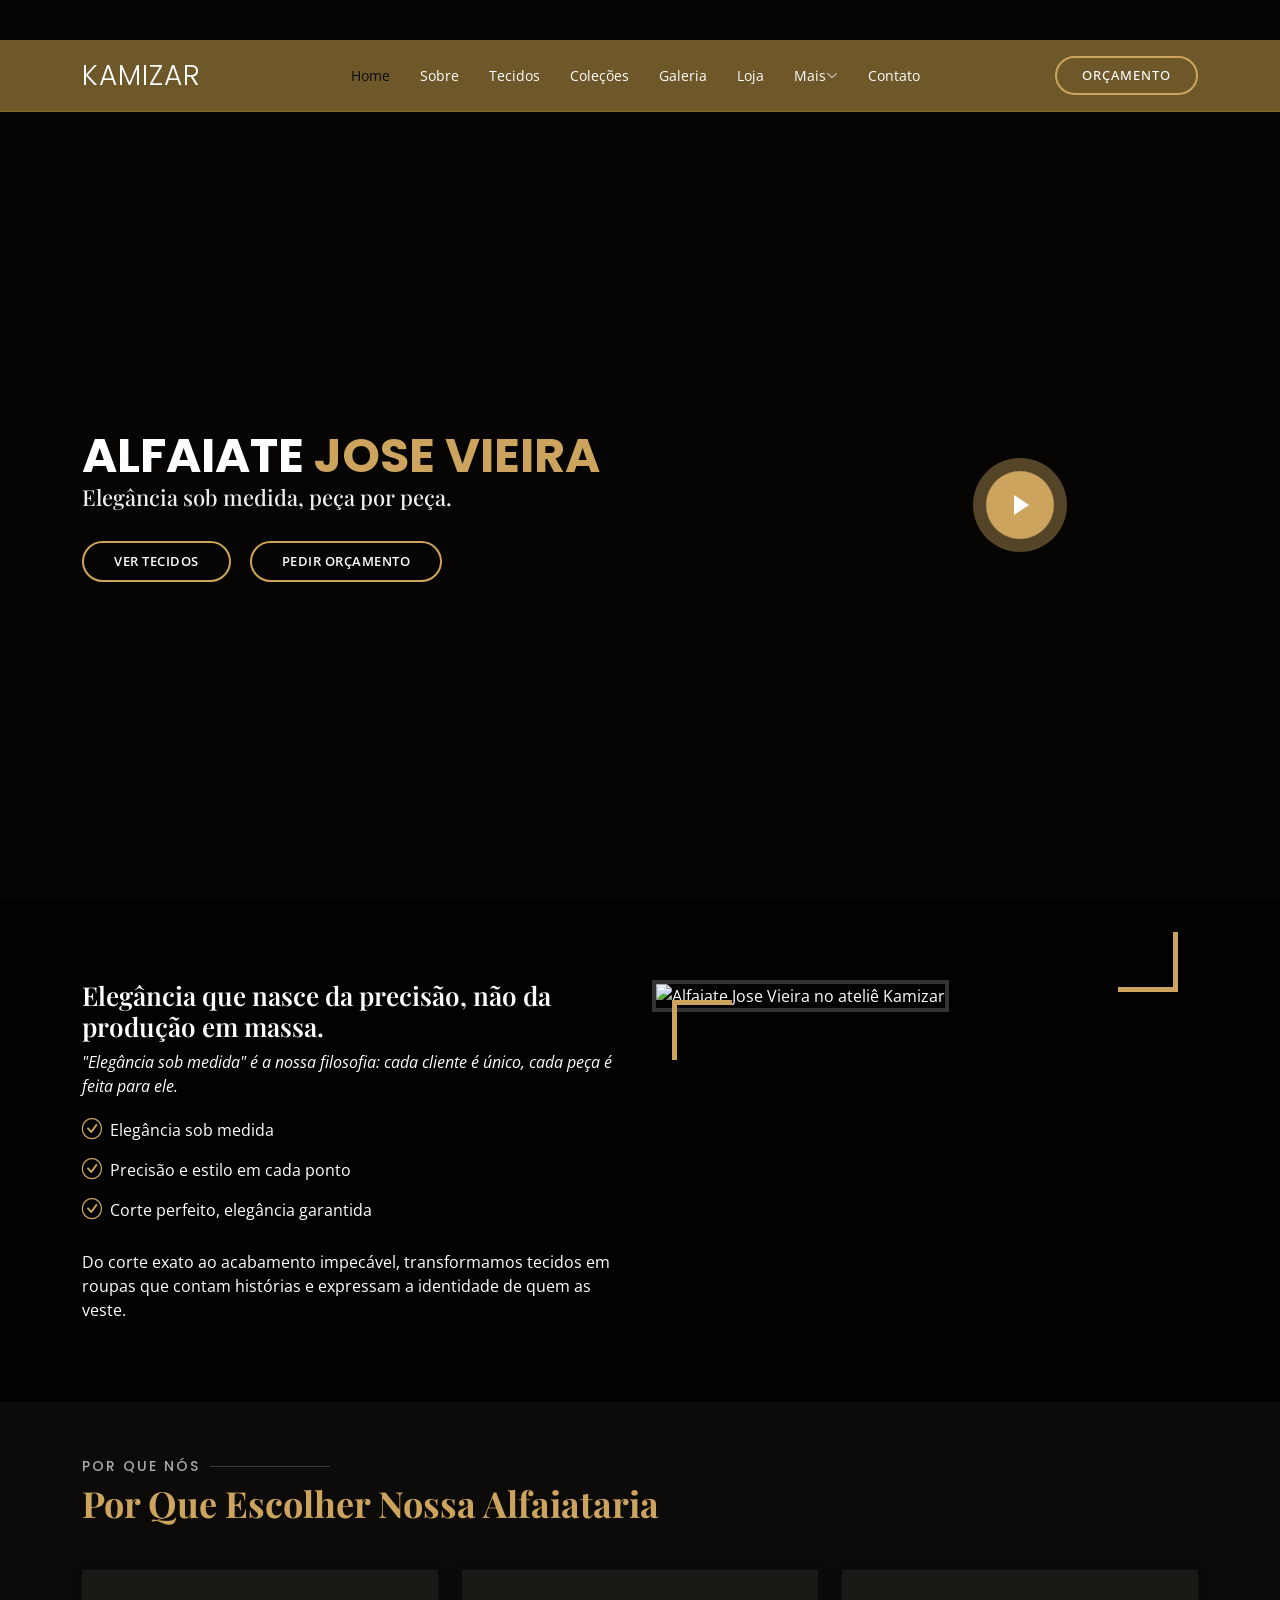
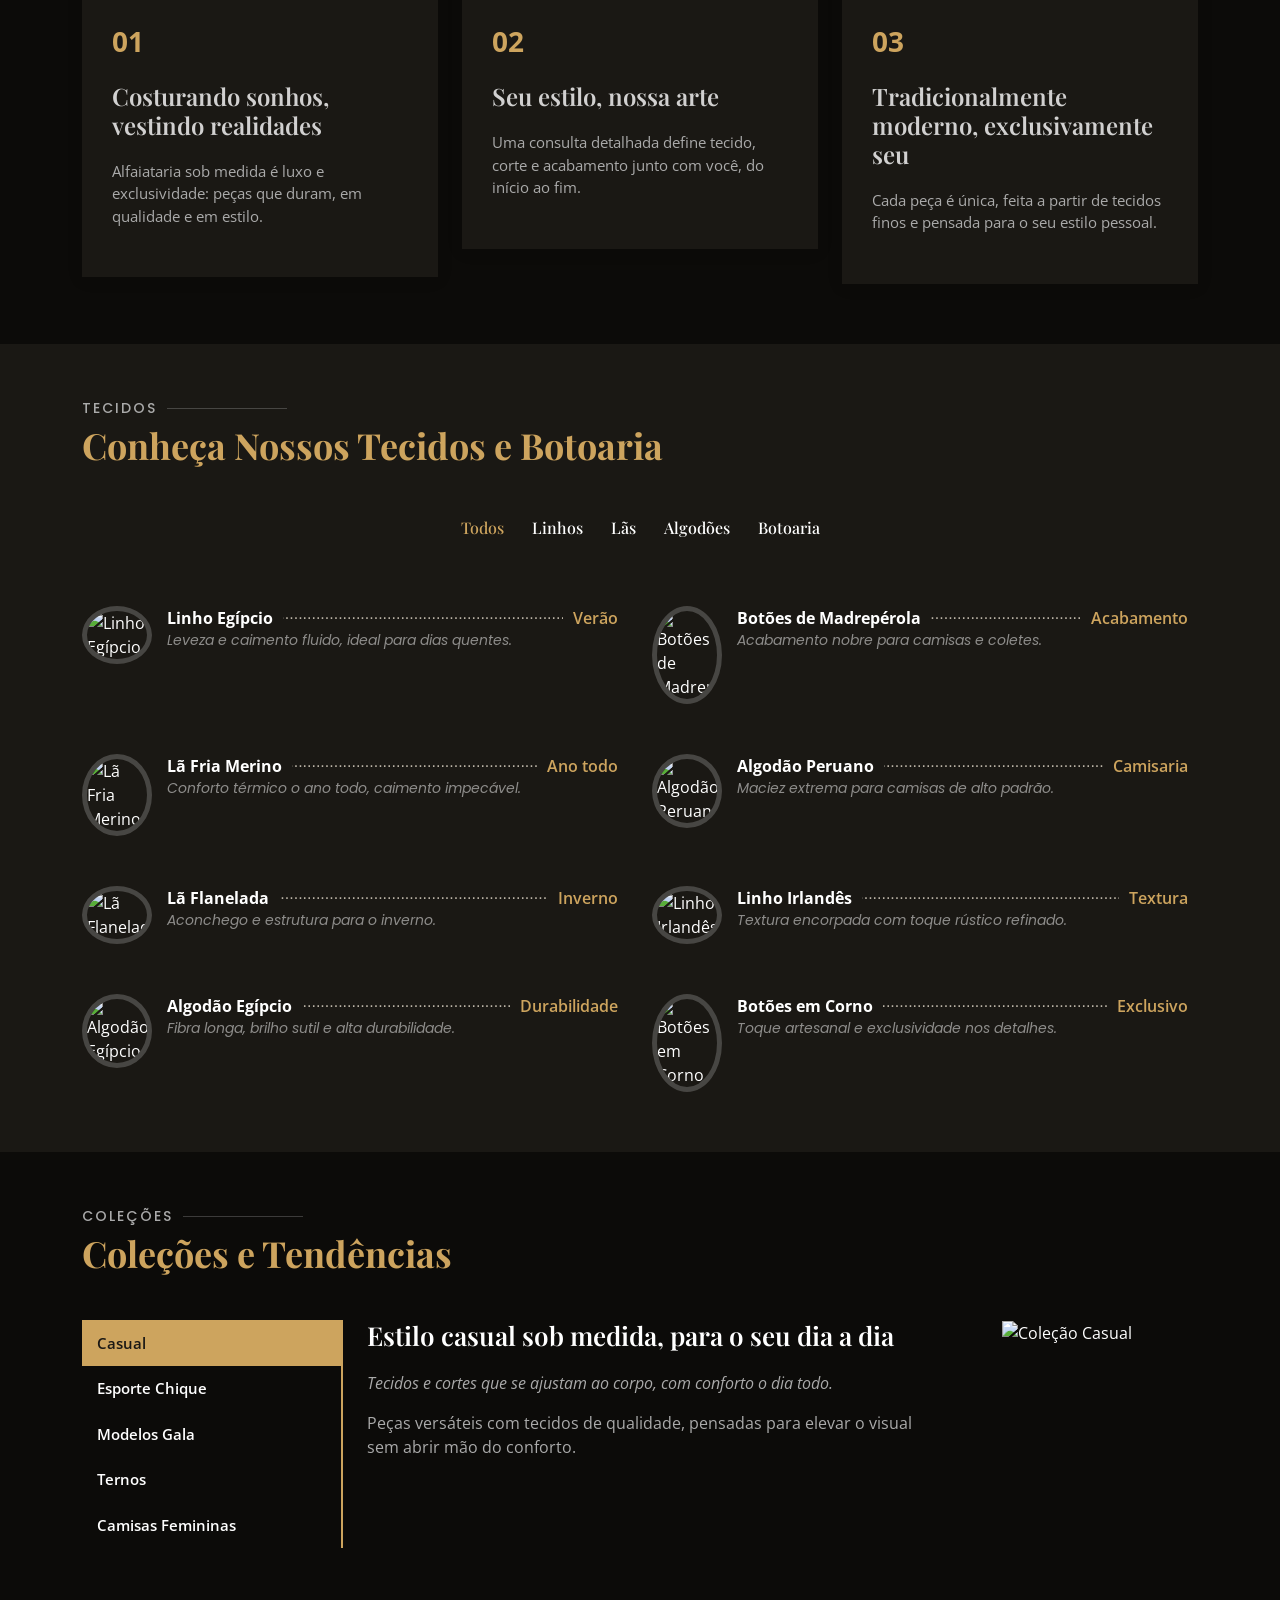
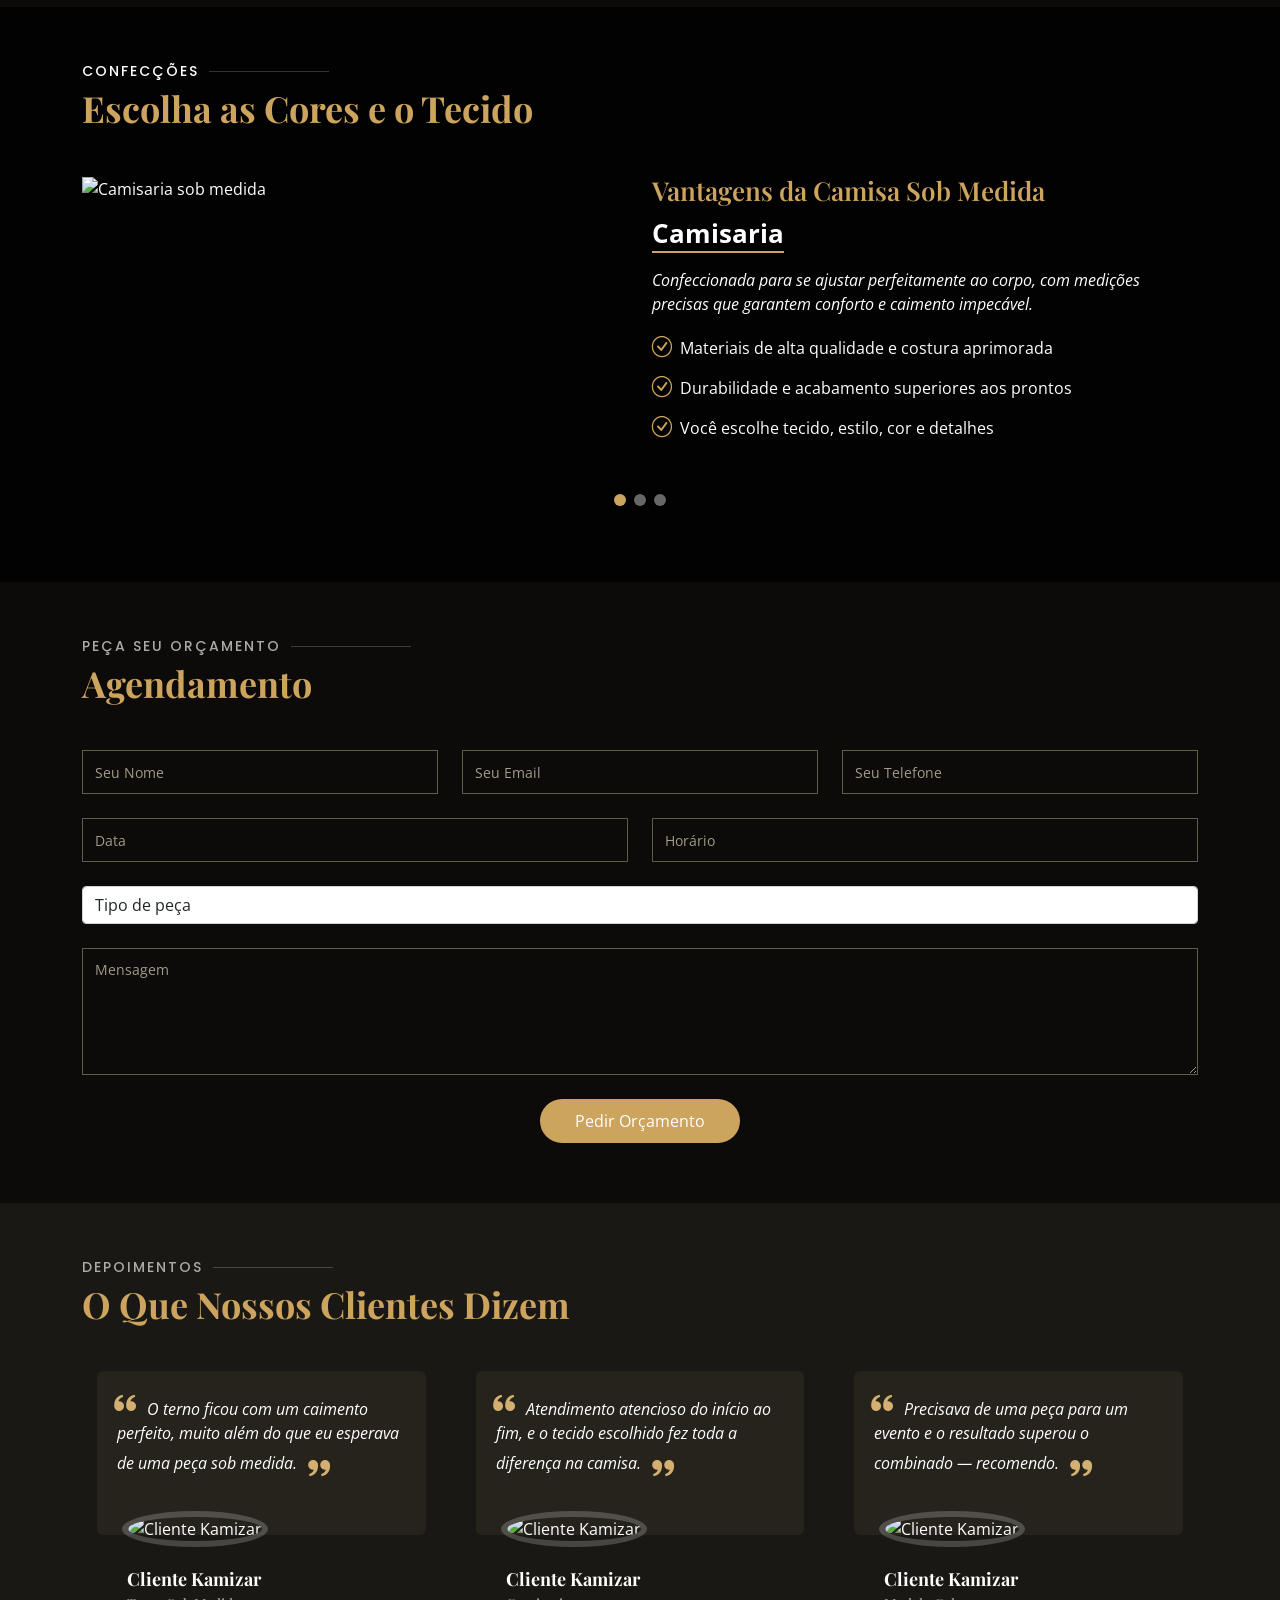
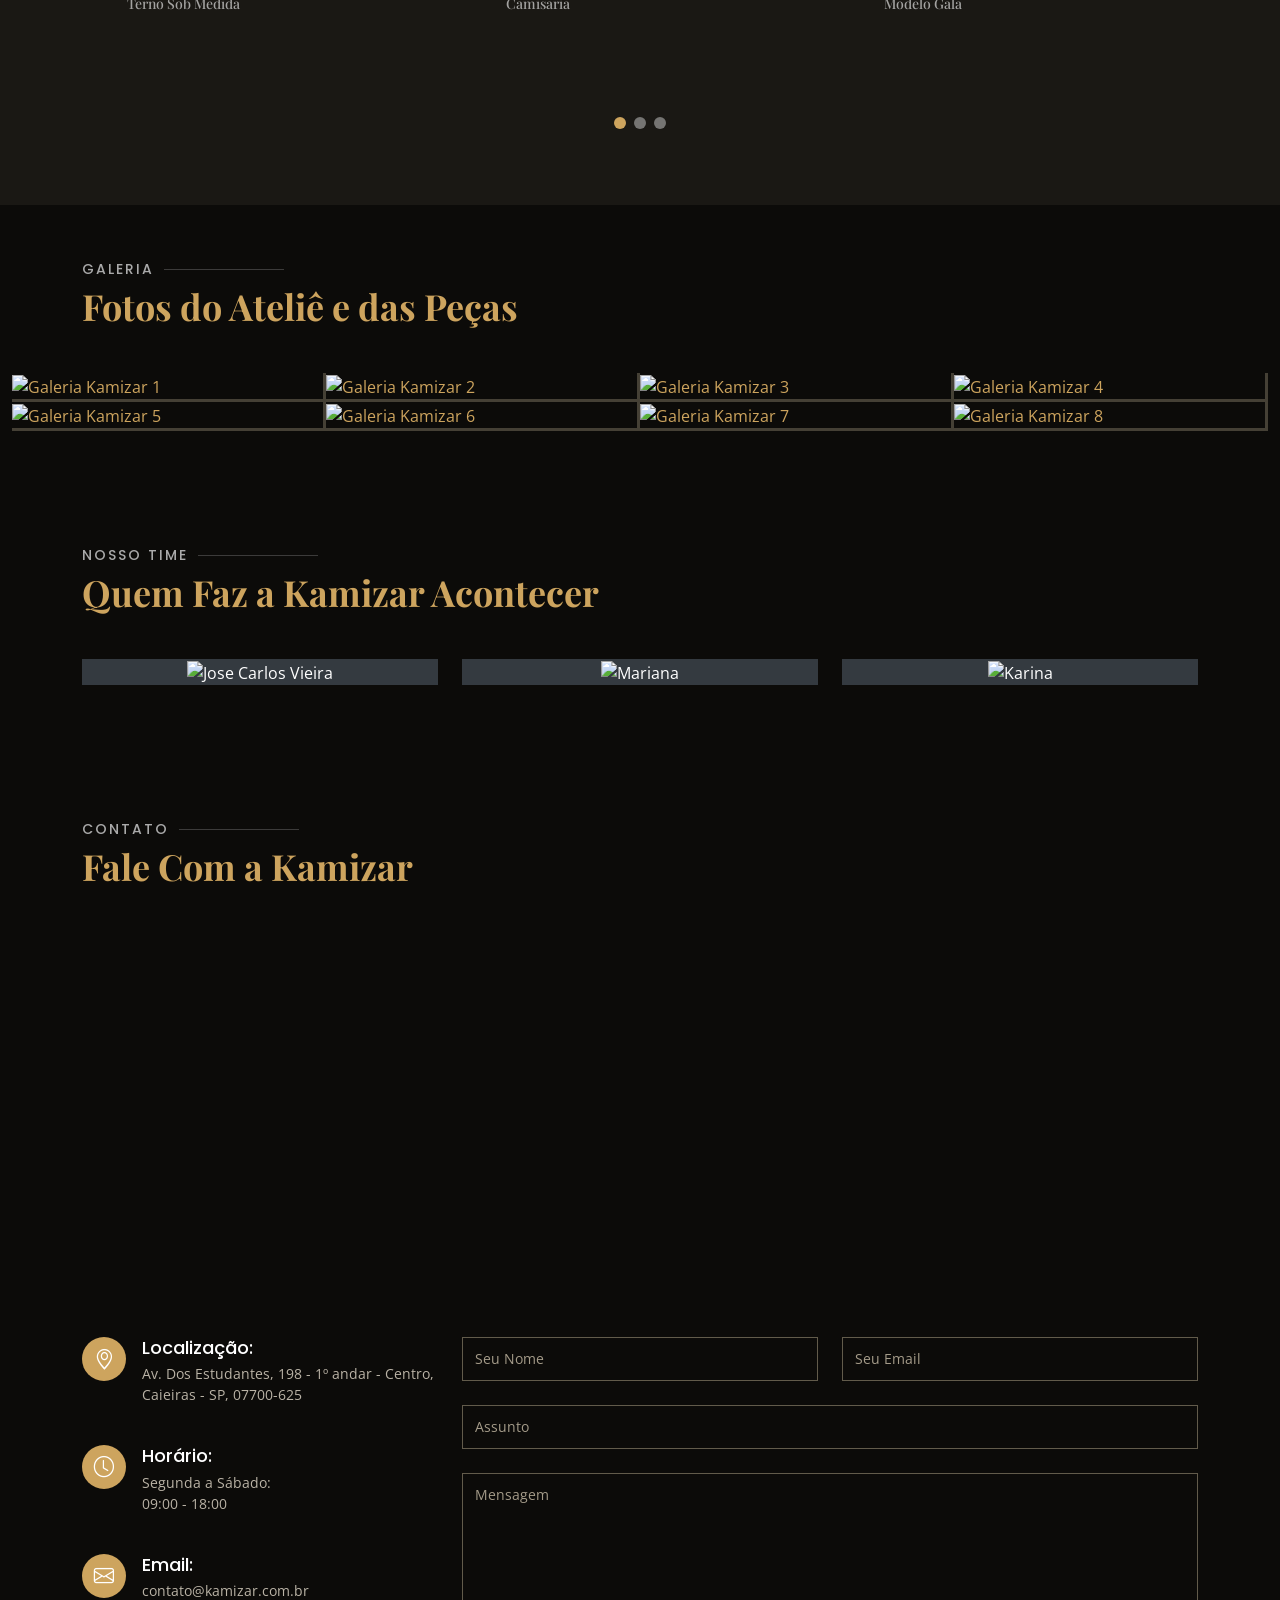
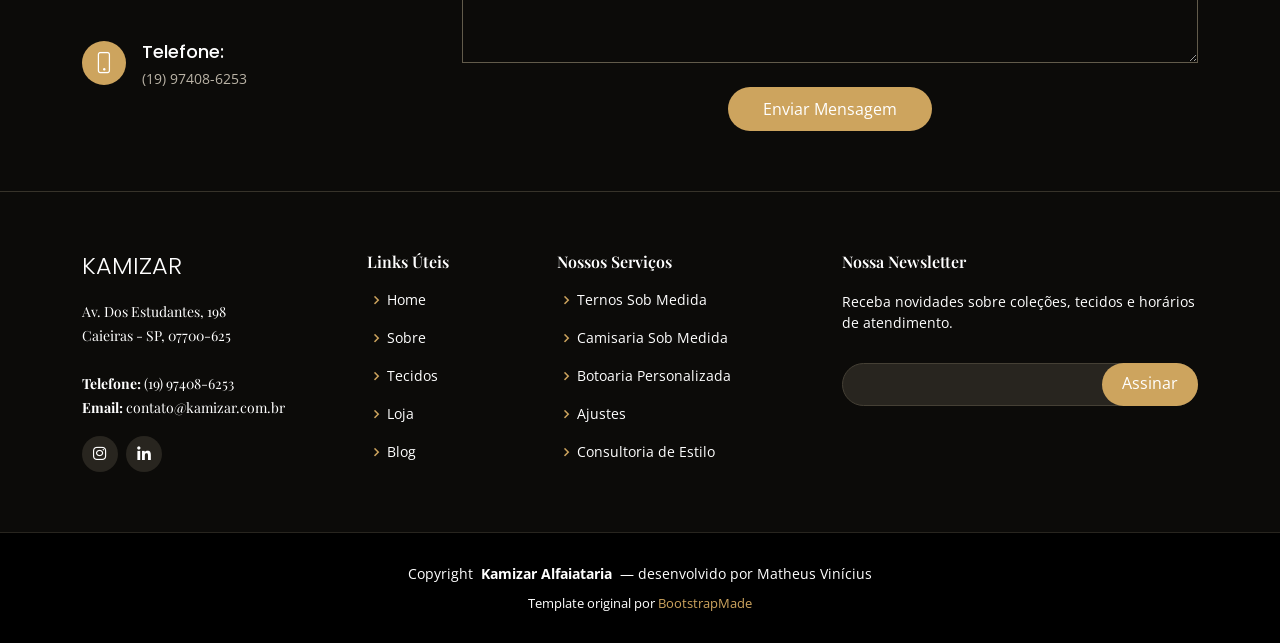
==== commit a5b672f1: "Redesign home e loja: menos texto, mais fotos, integração real com a loja - index.html: navegação li" ====
--- a/index.html
+++ b/index.html
@@ -6,8 +6,8 @@
   <meta content="width=device-width, initial-scale=1.0" name="viewport">
 
   <title>KAMIZAR ALFAIATARIA</title>
-  <meta content="" name="description">
-  <meta content="" name="keywords">
+  <meta content="Alfaiataria sob medida em Caieiras - SP. Ternos, camisas e ajustes com corte exclusivo e tecidos selecionados." name="description">
+  <meta content="alfaiataria, sob medida, ternos, camisas sob medida, Caieiras" name="keywords">
 
   <!-- Favicons -->
   <link href="assets/img/favicon.png" rel="icon">
@@ -37,41 +37,28 @@
   <header id="header" class="fixed-top d-flex align-items-cente">
     <div class="container-fluid container-xl d-flex align-items-center justify-content-lg-between">
 
-      <h1 class="logo me-auto me-lg-0"><a href="index.html">JOSE VIEIRA</a></h1>
-      <!-- Uncomment below if you prefer to use an image logo -->
-      <!-- <a href="index.html" class="logo me-auto me-lg-0"><img src="assets/img/logo.png" alt="" class="img-fluid"></a>-->
+      <h1 class="logo me-auto me-lg-0"><a href="index.html">KAMIZAR</a></h1>
 
       <nav id="navbar" class="navbar order-last order-lg-0 bg-transparent">
         <ul>
           <li><a class="nav-link scrollto active" href="#hero">Home</a></li>
-          <li><a class="nav-link scrollto" href="#about">About</a></li>
-          <li><a class="nav-link scrollto" href="#menu">Menu</a></li>
+          <li><a class="nav-link scrollto" href="#about">Sobre</a></li>
+          <li><a class="nav-link scrollto" href="#menu">Tecidos</a></li>
           <li><a class="nav-link scrollto" href="#specials">Coleções</a></li>
-          <li><a class="nav-link scrollto" href="#events">Events</a></li>
-          <li><a class="nav-link scrollto" href="Bolg_Jose_Vieira/">Jose Carlos</a></li>
-          <li><a class="nav-link scrollto" href="#gallery">Gallery</a></li>
-          <li class="dropdown"><a href=""><span>Naegador</span> <i class="bi bi-chevron-down"></i></a>
+          <li><a class="nav-link scrollto" href="#gallery">Galeria</a></li>
+          <li><a class="nav-link" href="loja/shop-homepage-gh-pages/index.html">Loja</a></li>
+          <li class="dropdown"><a href="#"><span>Mais</span> <i class="bi bi-chevron-down"></i></a>
             <ul>
-              <li><a href="#"></a></li>
-              <li class="dropdown"><a href="Bolg_Jose_Vieira/index.html"><span> Blog </span> <i class="bi bi-chevron-right"></i></a>
-                <ul>
-                  <li><a href="loja/shop-homepage-gh-pages/index.html">E-commerce </a></li>
-                  <li><a href="startbootstrap-shop-homepage-gh-pages/index.html"> Contatos </a></li>
-                  <li><a href="loja/eshop/index.html"> Produtos </a></li>
-                  <li><a href="loja/eshop/index.html"> Promoçoes </a></li>
-                  <li><a href="startbootstrap-shop-homepage-gh-pages/index.html"> Sobre Nos</a></li>
-                </ul>
-              </li>
-              <li><a href="https://www.youtube.com/watch?v=DVCfJH7Yl-g"> Como realizar Medidas </a></li>
-              <li><a href="loja/eshop/blog-single-sidebar.html"> Onde estamos </a></li>
-              <li><a href="https://calendly.com/matheusviniciuscaieiras/45min"> Agendamento de Atendimento Presencial </a></li>
+              <li><a href="Bolg_Jose_Vieira/index.html">Blog do Jose Vieira</a></li>
+              <li><a href="https://www.youtube.com/watch?v=DVCfJH7Yl-g" target="_blank" rel="noopener">Como Tirar Medidas</a></li>
+              <li><a href="https://calendly.com/matheusviniciuscaieiras/45min" target="_blank" rel="noopener">Agendar Atendimento Presencial</a></li>
             </ul>
           </li>
-          <li><a class="nav-link scrollto" href="#contact">Contact</a></li>
+          <li><a class="nav-link scrollto" href="#contact">Contato</a></li>
         </ul>
         <i class="bi bi-list mobile-nav-toggle"></i>
       </nav><!-- .navbar -->
-      <a href="" class="book-a-table-btn scrollto d-none d-lg-flex">Contato</a>
+      <a href="#book-a-table" class="book-a-table-btn scrollto d-none d-lg-flex">Orçamento</a>
 
     </div>
   </header><!-- End Header -->
@@ -81,12 +68,12 @@
     <div class="container position-relative text-center text-lg-start" data-aos="zoom-in" data-aos-delay="100">
       <div class="row">
         <div class="col-lg-8">
-          <h1>ALFAIATE<span>JOSE VIEIRA </span></h1>
-          <h2></h2>
+          <h1>ALFAIATE <span>JOSE VIEIRA</span></h1>
+          <h2>Elegância sob medida, peça por peça.</h2>
 
           <div class="btns">
-            <a href="#menu" class="btn-menu animated fadeInUp scrollto">Tecidos</a>
-            <a href="#book-a-table" class="btn-book animated fadeInUp scrollto">Orçamento</a>
+            <a href="#menu" class="btn-menu animated fadeInUp scrollto">Ver Tecidos</a>
+            <a href="#book-a-table" class="btn-book animated fadeInUp scrollto">Pedir Orçamento</a>
           </div>
         </div>
         <div class="col-lg-4 d-flex align-items-center justify-content-center position-relative" data-aos="zoom-in" data-aos-delay="200">
@@ -106,15 +93,14 @@
         <div class="row">
           <div class="col-lg-6 order-1 order-lg-2" data-aos="zoom-in" data-aos-delay="100">
             <div class="about-img">
-              <img src="assets/img/about.jpg" alt="">
+              <!-- TODO: substituir por foto real do ateliê/alfaiate -->
+              <img src="https://picsum.photos/seed/kamizar-atelie/700/700" alt="Alfaiate Jose Vieira no ateliê Kamizar">
             </div>
           </div>
           <div class="col-lg-6 pt-4 pt-lg-0 order-2 order-lg-1 content">
-            <h3> A verdadeira elegância não é encontrada nas peças produzidas em massa, 
-                mas sim naquelas criadas com cuidado, precisão e um toque pessoal. </h3>
+            <h3>Elegância que nasce da precisão, não da produção em massa.</h3>
             <p class="fst-italic">
-              Na nossa alfaiataria, "Elegância sob medida" não é apenas um slogan, 
-              é a nossa filosofia. Cada cliente é tratado como único, e cada peça é feita para ser tão especial quanto quem a veste. 
+              "Elegância sob medida" é a nossa filosofia: cada cliente é único, cada peça é feita para ele.
             </p>
             <ul>
               <li><i class="bi bi-check-circle"></i> Elegância sob medida</li>
@@ -122,10 +108,8 @@
               <li><i class="bi bi-check-circle"></i> Corte perfeito, elegância garantida</li>
             </ul>
             <p>
-              Cada detalhe é cuidadosamente considerado: do corte exato ao acabamento impecável. 
-              Nossos alfaiates são mestres em transformar tecidos em roupas que não só vestem, mas que também contam histórias. 
-              Eles compreendem que a verdadeira elegância vai além da aparência..
-              é uma questão de sentir-se bem consigo mesmo e de expressar sua identidade de forma autêntica.
+              Do corte exato ao acabamento impecável, transformamos tecidos em roupas que contam histórias
+              e expressam a identidade de quem as veste.
             </p>
           </div>
         </div>
@@ -138,8 +122,8 @@
       <div class="container" data-aos="fade-up">
 
         <div class="section-title">
-          <h2> Porque nos </h2>
-          <p>Por que Escolher Nossa Alfaiataria</p>
+          <h2>Por Que Nós</h2>
+          <p>Por Que Escolher Nossa Alfaiataria</p>
         </div>
 
         <div class="row">
@@ -148,8 +132,7 @@
             <div class="box" data-aos="zoom-in" data-aos-delay="100">
               <span>01</span>
               <h4>Costurando sonhos, vestindo realidades</h4>
-              <p>Optar por uma alfaiataria sob medida é escolher uma experiência única de luxo e exclusividade. 
-                É investir em roupas que duram, tanto em termos de qualidade quanto de estilo.</p>
+              <p>Alfaiataria sob medida é luxo e exclusividade: peças que duram, em qualidade e em estilo.</p>
             </div>
           </div>
 
@@ -157,8 +140,7 @@
             <div class="box" data-aos="zoom-in" data-aos-delay="200">
               <span>02</span>
               <h4>Seu estilo, nossa arte</h4>
-              <p>O processo de criação sob medida envolve uma interação íntima entre o alfaiate e o cliente. 
-                Começa com uma consulta detalhada, onde se discutem as preferências de estilo,t</p>
+              <p>Uma consulta detalhada define tecido, corte e acabamento junto com você, do início ao fim.</p>
             </div>
           </div>
 
@@ -166,9 +148,7 @@
             <div class="box" data-aos="zoom-in" data-aos-delay="300">
               <span>03</span>
               <h4>Tradicionalmente moderno, exclusivamente seu</h4>
-              <p>Na nossa alfaiataria, cada peça é uma obra de arte única, feita para refletir o 
-                 estilo e a personalidade de quem a veste.
-                A elegância começa na escolha dos tecidos finos</p>
+              <p>Cada peça é única, feita a partir de tecidos finos e pensada para o seu estilo pessoal.</p>
             </div>
           </div>
 
@@ -183,109 +163,101 @@
 
         <div class="section-title">
           <h2>Tecidos</h2>
-          <p>Confira Nosso Cardápio De Tecidos </p>
+          <p>Conheça Nossos Tecidos e Botoaria</p>
         </div>
 
         <div class="row" data-aos="fade-up" data-aos-delay="100">
           <div class="col-lg-12 d-flex justify-content-center">
             <ul id="menu-flters">
-              <li data-filter="*" class="filter-active">Linho</li>
-              <li data-filter=".filter-starters">Linho Egipicio</li>
-              <li data-filter=".filter-salads">Linho Australiano</li>
-              <li data-filter=".filter-specialty">Butonaria</li>
+              <li data-filter="*" class="filter-active">Todos</li>
+              <li data-filter=".filter-linho">Linhos</li>
+              <li data-filter=".filter-la">Lãs</li>
+              <li data-filter=".filter-algodao">Algodões</li>
+              <li data-filter=".filter-botoaria">Botoaria</li>
             </ul>
           </div>
         </div>
 
         <div class="row menu-container" data-aos="fade-up" data-aos-delay="200">
 
-          <div class="col-lg-6 menu-item filter-starters">
-            <img src="assets/img/menu/lobster-bisque.jpg" class="menu-img" alt="">
+          <!-- TODO: substituir por fotos reais dos rolos de tecido -->
+          <div class="col-lg-6 menu-item filter-linho">
+            <img src="https://picsum.photos/seed/linho-egipcio/500/350" class="menu-img" alt="Linho Egípcio">
             <div class="menu-content">
-              <a href="#">Lobster Bisque</a><span>$5.95</span>
+              <a href="#">Linho Egípcio</a><span>Verão</span>
             </div>
             <div class="menu-ingredients">
-              Lorem, deren, trataro, filede, nerada
-            </div>
-          </div>
-
-          <div class="col-lg-6 menu-item filter-specialty">
-            <img src="assets/img/menu/bread-barrel.jpg" class="menu-img" alt="">
+              Leveza e caimento fluido, ideal para dias quentes.
+            </div>
+          </div>
+
+          <div class="col-lg-6 menu-item filter-botoaria">
+            <img src="https://picsum.photos/seed/botoes-madreperola/500/350" class="menu-img" alt="Botões de Madrepérola">
             <div class="menu-content">
-              <a href="#">Bread Barrel</a><span>$6.95</span>
+              <a href="#">Botões de Madrepérola</a><span>Acabamento</span>
             </div>
             <div class="menu-ingredients">
-              Lorem, deren, trataro, filede, nerada
-            </div>
-          </div>
-
-          <div class="col-lg-6 menu-item filter-starters">
-            <img src="assets/img/menu/cake.jpg" class="menu-img" alt="">
+              Acabamento nobre para camisas e coletes.
+            </div>
+          </div>
+
+          <div class="col-lg-6 menu-item filter-la">
+            <img src="https://picsum.photos/seed/la-fria-merino/500/350" class="menu-img" alt="Lã Fria Merino">
             <div class="menu-content">
-              <a href="#">Crab Cake</a><span>$7.95</span>
+              <a href="#">Lã Fria Merino</a><span>Ano todo</span>
             </div>
             <div class="menu-ingredients">
-              A delicate crab cake served on a toasted roll with lettuce and tartar sauce
-            </div>
-          </div>
-
-          <div class="col-lg-6 menu-item filter-salads">
-            <img src="assets/img/menu/caesar.jpg" class="menu-img" alt="">
+              Conforto térmico o ano todo, caimento impecável.
+            </div>
+          </div>
+
+          <div class="col-lg-6 menu-item filter-algodao">
+            <img src="https://picsum.photos/seed/algodao-peruano/500/350" class="menu-img" alt="Algodão Peruano">
             <div class="menu-content">
-              <a href="#">Caesar Selections</a><span>$8.95</span>
+              <a href="#">Algodão Peruano</a><span>Camisaria</span>
             </div>
             <div class="menu-ingredients">
-              Lorem, deren, trataro, filede, nerada
-            </div>
-          </div>
-
-          <div class="col-lg-6 menu-item filter-specialty">
-            <img src="assets/img/menu/tuscan-grilled.jpg" class="menu-img" alt="">
+              Maciez extrema para camisas de alto padrão.
+            </div>
+          </div>
+
+          <div class="col-lg-6 menu-item filter-la">
+            <img src="https://picsum.photos/seed/la-flanelada/500/350" class="menu-img" alt="Lã Flanelada">
             <div class="menu-content">
-              <a href="#">Tuscan Grilled</a><span>$9.95</span>
+              <a href="#">Lã Flanelada</a><span>Inverno</span>
             </div>
             <div class="menu-ingredients">
-              Grilled chicken with provolone, artichoke hearts, and roasted red pesto
-            </div>
-          </div>
-
-          <div class="col-lg-6 menu-item filter-starters">
-            <img src="assets/img/menu/mozzarella.jpg" class="menu-img" alt="">
+              Aconchego e estrutura para o inverno.
+            </div>
+          </div>
+
+          <div class="col-lg-6 menu-item filter-linho">
+            <img src="https://picsum.photos/seed/linho-irlandes/500/350" class="menu-img" alt="Linho Irlandês">
             <div class="menu-content">
-              <a href="#">Mozzarella Stick</a><span>$4.95</span>
+              <a href="#">Linho Irlandês</a><span>Textura</span>
             </div>
             <div class="menu-ingredients">
-              Lorem, deren, trataro, filede, nerada
-            </div>
-          </div>
-
-          <div class="col-lg-6 menu-item filter-salads">
-            <img src="assets/img/menu/greek-salad.jpg" class="menu-img" alt="">
+              Textura encorpada com toque rústico refinado.
+            </div>
+          </div>
+
+          <div class="col-lg-6 menu-item filter-algodao">
+            <img src="https://picsum.photos/seed/algodao-egipcio/500/350" class="menu-img" alt="Algodão Egípcio">
             <div class="menu-content">
-              <a href="#">Greek Salad</a><span>$9.95</span>
+              <a href="#">Algodão Egípcio</a><span>Durabilidade</span>
             </div>
             <div class="menu-ingredients">
-              Fresh spinach, crisp romaine, tomatoes, and Greek olives
-            </div>
-          </div>
-
-          <div class="col-lg-6 menu-item filter-salads">
-            <img src="assets/img/menu/spinach-salad.jpg" class="menu-img" alt="">
+              Fibra longa, brilho sutil e alta durabilidade.
+            </div>
+          </div>
+
+          <div class="col-lg-6 menu-item filter-botoaria">
+            <img src="https://picsum.photos/seed/botoes-corno/500/350" class="menu-img" alt="Botões em Corno">
             <div class="menu-content">
-              <a href="#">Spinach Salad</a><span>$9.95</span>
+              <a href="#">Botões em Corno</a><span>Exclusivo</span>
             </div>
             <div class="menu-ingredients">
-              Fresh spinach with mushrooms, hard boiled egg, and warm bacon vinaigrette
-            </div>
-          </div>
-
-          <div class="col-lg-6 menu-item filter-specialty">
-            <img src="assets/img/menu/lobster-roll.jpg" class="menu-img" alt="">
-            <div class="menu-content">
-              <a href="#">Lobster Roll</a><span>$12.95</span>
-            </div>
-            <div class="menu-ingredients">
-              Plump lobster meat, mayo and crisp lettuce on a toasted bulky roll
+              Toque artesanal e exclusividade nos detalhes.
             </div>
           </div>
 
@@ -300,88 +272,89 @@
 
         <div class="section-title">
           <h2>Coleções</h2>
-          <p>Coleções e Tendecias </p>
+          <p>Coleções e Tendências</p>
         </div>
 
         <div class="row" data-aos="fade-up" data-aos-delay="100">
           <div class="col-lg-3">
             <ul class="nav nav-tabs flex-column">
               <li class="nav-item">
-                <a class="nav-link active show" data-bs-toggle="tab" href="#tab-1"> Casual </a>
+                <a class="nav-link active show" data-bs-toggle="tab" href="#tab-1">Casual</a>
               </li>
               <li class="nav-item">
-                <a class="nav-link" data-bs-toggle="tab" href="#tab-2"> Esporte Chick</a>
+                <a class="nav-link" data-bs-toggle="tab" href="#tab-2">Esporte Chique</a>
               </li>
               <li class="nav-item">
-                <a class="nav-link" data-bs-toggle="tab" href="#tab-3"> Modelos Gala </a>
+                <a class="nav-link" data-bs-toggle="tab" href="#tab-3">Modelos Gala</a>
               </li>
               <li class="nav-item">
-                <a class="nav-link" data-bs-toggle="tab" href="#tab-4"> Ternos </a>
+                <a class="nav-link" data-bs-toggle="tab" href="#tab-4">Ternos</a>
               </li>
               <li class="nav-item">
-                <a class="nav-link" data-bs-toggle="tab" href="#tab-5"> Camizas Femininas </a>
+                <a class="nav-link" data-bs-toggle="tab" href="#tab-5">Camisas Femininas</a>
               </li>
             </ul>
           </div>
           <div class="col-lg-9 mt-4 mt-lg-0">
             <div class="tab-content">
+              <!-- TODO: substituir todas as imagens de coleção por fotos reais das peças -->
               <div class="tab-pane active show" id="tab-1">
                 <div class="row">
                   <div class="col-lg-8 details order-2 order-lg-1">
-                    <h3> Explore nossa coleção hoje mesmo e descubra o estilo casual que combina com você!</h3>
-                    <p class="fst-italic">Conforto Incomparável: Tecidos e cortes que se ajustam ao seu corpo, proporcionando conforto durante todo o dia</p>
-                    <p>Quando se trata de moda casual, conforto e estilo não precisam ser um compromisso. Em nossa nova coleção, trouxemos o melhor dos dois mundos para você. De peças versáteis a tecidos incríveis, cada item foi projetado para elevar seu visual, sem abrir mão do conforto.</p>
+                    <h3>Estilo casual sob medida, para o seu dia a dia</h3>
+                    <p class="fst-italic">Tecidos e cortes que se ajustam ao corpo, com conforto o dia todo.</p>
+                    <p>Peças versáteis com tecidos de qualidade, pensadas para elevar o visual sem abrir mão do conforto.</p>
                   </div>
                   <div class="col-lg-4 text-center order-1 order-lg-2">
-                    <img src="assets/img/specials-1.jpg" alt="" class="img-fluid">
+                    <img src="https://picsum.photos/seed/colecao-casual/450/550" alt="Coleção Casual" class="img-fluid">
                   </div>
                 </div>
               </div>
               <div class="tab-pane" id="tab-2">
                 <div class="row">
                   <div class="col-lg-8 details order-2 order-lg-1">
-                    <h3>Et blanditiis nemo veritatis excepturi</h3>
-                    <p class="fst-italic">Qui laudantium consequatur laborum sit qui ad sapiente dila parde sonata raqer a videna mareta paulona marka</p>
-                    <p>Ea ipsum voluptatem consequatur quis est. Illum error ullam omnis quia et reiciendis sunt sunt est. Non aliquid repellendus itaque accusamus eius et velit ipsa voluptates. Optio nesciunt eaque beatae accusamus lerode pakto madirna desera vafle de nideran pal</p>
+                    <h3>Esporte fino, sem perder a elegância</h3>
+                    <p class="fst-italic">Cortes descontraídos com o acabamento de uma peça sob medida.</p>
+                    <p>Ideal para o meio-termo entre o formal e o casual: blazers leves, camisas estruturadas e calças de corte moderno.</p>
                   </div>
                   <div class="col-lg-4 text-center order-1 order-lg-2">
-                    <img src="assets/img/specials-2.jpg" alt="" class="img-fluid">
+                    <img src="https://picsum.photos/seed/colecao-esporte-chique/450/550" alt="Coleção Esporte Chique" class="img-fluid">
                   </div>
                 </div>
               </div>
               <div class="tab-pane" id="tab-3">
                 <div class="row">
                   <div class="col-lg-8 details order-2 order-lg-1">
-                    <h3>Impedit facilis occaecati odio neque aperiam sit</h3>
-                    <p class="fst-italic">Eos voluptatibus quo. Odio similique illum id quidem non enim fuga. Qui natus non sunt dicta dolor et. In asperiores velit quaerat perferendis aut</p>
-                    <p>Iure officiis odit rerum. Harum sequi eum illum corrupti culpa veritatis quisquam. Neque necessitatibus illo rerum eum ut. Commodi ipsam minima molestiae sed laboriosam a iste odio. Earum odit nesciunt fugiat sit ullam. Soluta et harum voluptatem optio quae</p>
+                    <h3>Modelos de gala para ocasiões especiais</h3>
+                    <p class="fst-italic">Ternos e smokings sob medida para casamentos, formaturas e eventos.</p>
+                    <p>Tecidos nobres e acabamento impecável para o momento que pede o seu melhor visual.</p>
                   </div>
                   <div class="col-lg-4 text-center order-1 order-lg-2">
-                    <img src="assets/img/specials-3.jpg" alt="" class="img-fluid">
+                    <img src="https://picsum.photos/seed/colecao-gala/450/550" alt="Coleção Gala" class="img-fluid">
                   </div>
                 </div>
               </div>
               <div class="tab-pane" id="tab-4">
                 <div class="row">
                   <div class="col-lg-8 details order-2 order-lg-1">
-                    <h3>Fuga dolores inventore laboriosam ut est accusamus laboriosam dolore</h3>
-                    <p class="fst-italic">Totam aperiam accusamus. Repellat consequuntur iure voluptas iure porro quis delectus</p>
-                    <p>Eaque consequuntur consequuntur libero expedita in voluptas. Nostrum ipsam necessitatibus aliquam fugiat debitis quis velit. Eum ex maxime error in consequatur corporis atque. Eligendi asperiores sed qui veritatis aperiam quia a laborum inventore</p>
+                    <h3>Ternos sob medida para o dia a dia profissional</h3>
+                    <p class="fst-italic">Corte preciso, caimento perfeito, presença garantida.</p>
+                    <p>Da consulta inicial ao ajuste final, cada terno é construído em torno do seu corpo e da sua rotina.</p>
                   </div>
                   <div class="col-lg-4 text-center order-1 order-lg-2">
-                    <img src="assets/img/specials-4.jpg" alt="" class="img-fluid">
+                    <img src="https://picsum.photos/seed/colecao-ternos/450/550" alt="Coleção Ternos" class="img-fluid">
                   </div>
                 </div>
               </div>
               <div class="tab-pane" id="tab-5">
                 <div class="row">
                   <div class="col-lg-8 details order-2 order-lg-1">
-                    <h3>Est eveniet ipsam sindera pad rone matrelat sando reda</h3>
-                    <p class="fst-italic">Omnis blanditiis saepe eos autem qui sunt debitis porro quia.</p>
-                    <p>Exercitationem nostrum omnis. Ut reiciendis repudiandae minus. Omnis recusandae ut non quam ut quod eius qui. Ipsum quia odit vero atque qui quibusdam amet. Occaecati sed est sint aut vitae molestiae voluptate vel</p>
+                    <h3>Camisas femininas sob medida</h3>
+                    <p class="fst-italic">Caimento pensado para o corpo feminino, sem perder a estrutura clássica.</p>
+                    <p>Modelagens exclusivas com tecidos selecionados, para o guarda-roupa profissional ou casual.</p>
                   </div>
                   <div class="col-lg-4 text-center order-1 order-lg-2">
-                    <img src="assets/img/specials-5.jpg" alt="" class="img-fluid">
+                    <img src="https://picsum.photos/seed/colecao-camisas-femininas/450/550" alt="Coleção Camisas Femininas" class="img-fluid">
                   </div>
                 </div>
               </div>
@@ -398,36 +371,31 @@
 
         <div class="section-title">
           <h2>Confecções</h2>
-          <p>Escolher as Cores e o Tecido</p>
+          <p>Escolha as Cores e o Tecido</p>
         </div>
 
         <div class="events-slider swiper-container" data-aos="fade-up" data-aos-delay="100">
           <div class="swiper-wrapper">
 
+            <!-- TODO: substituir por fotos reais de peças e do ateliê -->
             <div class="swiper-slide">
               <div class="row event-item">
                 <div class="col-lg-6">
-                  <img src="assets/img/event-birthday.jpg" class="img-fluid" alt="">
+                  <img src="https://picsum.photos/seed/camisaria-sob-medida/600/450" class="img-fluid" alt="Camisaria sob medida">
                 </div>
                 <div class="col-lg-6 pt-4 pt-lg-0 content">
-                  <h3>Vantagens de Camisas Sob Medida</h3>
+                  <h3>Vantagens da Camisa Sob Medida</h3>
                   <div class="price">
-                    <p><span>Camizaria</span></p>
+                    <p><span>Camisaria</span></p>
                   </div>
                   <p class="fst-italic">
-                    Camisas sob medida são confeccionadas para se ajustar perfeitamente ao corpo do cliente.
-                   Medições precisas garantem conforto e um caimento impecável.
+                    Confeccionada para se ajustar perfeitamente ao corpo, com medições precisas que garantem conforto e caimento impecável.
                   </p>
                   <ul>
-                    <li><i class="bi bi-check-circled"></i> Utilização de materiais de alta qualidade e técnicas de costura aprimoradas.</li>
-                    <li><i class="bi bi-check-circled"></i> Durabilidade e acabamento superior em comparação com camisas prontas.</li>
-                    <li><i class="bi bi-check-circled"></i> Escolha de tecido, estilo, cor e detalhes da camisa</li>
+                    <li><i class="bi bi-check-circle"></i> Materiais de alta qualidade e costura aprimorada</li>
+                    <li><i class="bi bi-check-circle"></i> Durabilidade e acabamento superiores aos prontos</li>
+                    <li><i class="bi bi-check-circle"></i> Você escolhe tecido, estilo, cor e detalhes</li>
                   </ul>
-                  <p>
-                    Cada uma dessas camizarias tem uma longa tradição de excelência e oferece serviços de alta qualidade. 
-                    Optar por uma camisa sob medida em uma camizaria pode ser um investimento valioso em termos de estilo, 
-                    conforto e durabilidade.
-                  </p>
                 </div>
               </div>
             </div><!-- End testimonial item -->
@@ -435,7 +403,7 @@
             <div class="swiper-slide">
               <div class="row event-item">
                 <div class="col-lg-6">
-                  <img src="assets/img/event-private.jpg" class="img-fluid" alt="">
+                  <img src="https://picsum.photos/seed/exclusividade-tecidos/600/450" class="img-fluid" alt="Exclusividade e tecidos nobres">
                 </div>
                 <div class="col-lg-6 pt-4 pt-lg-0 content">
                   <h3>Exclusividade</h3>
@@ -443,23 +411,13 @@
                     <p><span>Ajuste Perfeito</span></p>
                   </div>
                   <p class="fst-italic">
-                    Materiais de Alta Qualidade
-                    Selecionamos apenas os melhores tecidos do mundo, 
-                    desde o algodão egípcio mais macio até as lãs italianas mais finas.
-                     Nosso compromisso com a qualidade assegura que cada peça não apenas tenha uma aparência extraordinária, 
-                     mas também ofereça durabilidade e conforto incomparáveis.
+                    Selecionamos os melhores tecidos, do algodão egípcio às lãs italianas mais finas — aparência extraordinária e durabilidade.
                   </p>
                   <ul>
-                    <li><i class="bi bi-check-circled"></i> Nosso objetivo é criar uma peça que não apenas se ajuste perfeitamente, mas que também conte sua história.</li>
-                    <li><i class="bi bi-check-circled"></i> Nossos alfaiates são mestres em seu ofício, combinando técnicas tradicionais de costura com uma atenção minuciosa aos detalhes</li>
-                    <li><i class="bi bi-check-circled"></i> Visite-nos e descubra como é ter uma peça feita exclusivamente para você. .</li>
+                    <li><i class="bi bi-check-circle"></i> Uma peça feita para se ajustar e contar sua história</li>
+                    <li><i class="bi bi-check-circle"></i> Técnicas tradicionais com atenção minuciosa aos detalhes</li>
+                    <li><i class="bi bi-check-circle"></i> Controle total sobre tecido, cor, colarinho e monograma</li>
                   </ul>
-                  <p>
-                    Você tem controle total sobre o design de sua peça. Escolha entre uma vasta gama de tecidos, 
-                    padrões, cores e detalhes, como colarinhos, punhos, botões e monogramas. 
-                    Criamos peças que são verdadeiramente suas, 
-                    refletindo seu estilo pessoal em cada costura.
-                  </p>
                 </div>
               </div>
             </div><!-- End testimonial item -->
@@ -467,27 +425,21 @@
             <div class="swiper-slide">
               <div class="row event-item">
                 <div class="col-lg-6">
-                  <img src="assets/img/event-custom.jpg" class="img-fluid" alt="">
+                  <img src="https://picsum.photos/seed/botoaria-exclusiva/600/450" class="img-fluid" alt="Botoaria exclusiva">
                 </div>
                 <div class="col-lg-6 pt-4 pt-lg-0 content">
-                  <h3> Botonaria Exclusiva </h3>
+                  <h3>Botoaria Exclusiva</h3>
                   <div class="price">
-                    <p><span>Botonaria</span></p>
+                    <p><span>Botoaria</span></p>
                   </div>
                   <p class="fst-italic">
-                    Em um mundo onde os detalhes são importantes, botões personalizados podem diferenciar suas roupas de maneira significativa. 
-                    Eles adicionam um toque de exclusividade e sofisticação que é difícil de encontrar em peças produzidas em massa.
+                    Botões personalizados diferenciam a peça, com um toque de exclusividade difícil de encontrar em roupas de produção em massa.
                   </p>
                   <ul>
-                    <li><i class="bi bi-check-circled"></i> Nossa coleção de botões é composta por uma seleção meticulosa dos melhores materiais disponíveis no mercado.</li>
-                    <li><i class="bi bi-check-circled"></i> Cada botão pode ser personalizado de acordo com suas especificações. Oferecemos uma variedade de acabamentos.</li>
-                    <li><i class="bi bi-check-circled"></i> Usamos apenas materiais de alta qualidade, garantindo que nossos botões sejam duráveis e resistentes ao uso diário. </li>
+                    <li><i class="bi bi-check-circle"></i> Seleção meticulosa dos melhores materiais</li>
+                    <li><i class="bi bi-check-circle"></i> Personalização de acabamento por especificação</li>
+                    <li><i class="bi bi-check-circle"></i> Materiais duráveis, resistentes ao uso diário</li>
                   </ul>
-                  <p>
-                    Trabalhamos com designers, alfaiates e marcas de moda para criar coleções exclusivas de botões que atendem a requisitos específicos. 
-                    Se você está buscando algo verdadeiramente único para sua linha de roupas, 
-                    estamos aqui para colaborar e trazer sua visão à vida.
-                  </p>
                 </div>
               </div>
             </div><!-- End testimonial item -->
@@ -504,47 +456,54 @@
       <div class="container" data-aos="fade-up">
 
         <div class="section-title">
-          <h2> Faça Seu Pedidos </h2>
+          <h2>Peça Seu Orçamento</h2>
           <p>Agendamento</p>
         </div>
 
         <form action="forms/book-a-table.php" method="post" role="form" class="php-email-form" data-aos="fade-up" data-aos-delay="100">
           <div class="row">
             <div class="col-lg-4 col-md-6 form-group">
-              <input type="text" name="name" class="form-control" id="name" placeholder="Your Name" data-rule="minlen:4" data-msg="Please enter at least 4 chars">
+              <input type="text" name="name" class="form-control" id="name" placeholder="Seu Nome" data-rule="minlen:4" data-msg="Digite pelo menos 4 caracteres">
               <div class="validate"></div>
             </div>
             <div class="col-lg-4 col-md-6 form-group mt-3 mt-md-0">
-              <input type="email" class="form-control" name="email" id="email" placeholder="Your Email" data-rule="email" data-msg="Please enter a valid email">
+              <input type="email" class="form-control" name="email" id="email" placeholder="Seu Email" data-rule="email" data-msg="Digite um email válido">
               <div class="validate"></div>
             </div>
             <div class="col-lg-4 col-md-6 form-group mt-3 mt-md-0">
-              <input type="text" class="form-control" name="phone" id="phone" placeholder="Your Phone" data-rule="minlen:4" data-msg="Please enter at least 4 chars">
+              <input type="text" class="form-control" name="phone" id="phone" placeholder="Seu Telefone" data-rule="minlen:4" data-msg="Digite pelo menos 4 caracteres">
               <div class="validate"></div>
             </div>
-            <div class="col-lg-4 col-md-6 form-group mt-3">
-              <input type="text" name="date" class="form-control" id="date" placeholder="Date" data-rule="minlen:4" data-msg="Please enter at least 4 chars">
+            <div class="col-lg-6 col-md-6 form-group mt-3">
+              <input type="text" name="date" class="form-control" id="date" placeholder="Data" data-rule="minlen:4" data-msg="Digite pelo menos 4 caracteres">
               <div class="validate"></div>
             </div>
-            <div class="col-lg-4 col-md-6 form-group mt-3">
-              <input type="text" class="form-control" name="time" id="time" placeholder="Time" data-rule="minlen:4" data-msg="Please enter at least 4 chars">
+            <div class="col-lg-6 col-md-6 form-group mt-3">
+              <input type="text" class="form-control" name="time" id="time" placeholder="Horário" data-rule="minlen:4" data-msg="Digite pelo menos 4 caracteres">
               <div class="validate"></div>
             </div>
-            <div class="col-lg-4 col-md-6 form-group mt-3">
-              <input type="number" class="form-control" name="people" id="people" placeholder="# of people" data-rule="minlen:1" data-msg="Please enter at least 1 chars">
+            <div class="col-lg-12 form-group mt-3">
+              <select class="form-control" name="tipo_peca" id="tipo_peca">
+                <option value="">Tipo de peça</option>
+                <option value="Terno">Terno</option>
+                <option value="Camisa">Camisa</option>
+                <option value="Colete">Colete</option>
+                <option value="Ajuste">Ajuste</option>
+                <option value="Outro">Outro</option>
+              </select>
               <div class="validate"></div>
             </div>
           </div>
           <div class="form-group mt-3">
-            <textarea class="form-control" name="message" rows="5" placeholder="Message"></textarea>
+            <textarea class="form-control" name="message" rows="5" placeholder="Mensagem"></textarea>
             <div class="validate"></div>
           </div>
           <div class="mb-3">
-            <div class="loading">Loading</div>
+            <div class="loading">Carregando</div>
             <div class="error-message"></div>
-            <div class="sent-message">Your booking request was sent. We will call back or send an Email to confirm your reservation. Thank you!</div>
-          </div>
-          <div class="text-center"><button type="submit">Book a Table</button></div>
+            <div class="sent-message">Seu pedido de orçamento foi enviado. Entraremos em contato para confirmar. Obrigado!</div>
+          </div>
+          <div class="text-center"><button type="submit">Pedir Orçamento</button></div>
         </form>
 
       </div>
@@ -556,7 +515,8 @@
 
         <div class="section-title">
           <h2>Depoimentos</h2>
-          <p>O que eles estão dizendo sobre nós</p>
+          <p>O Que Nossos Clientes Dizem</p>
+          <!-- TODO: depoimentos abaixo são placeholders — substituir por avaliações reais de clientes -->
         </div>
 
         <div class="testimonials-slider swiper-container" data-aos="fade-up" data-aos-delay="100">
@@ -566,12 +526,12 @@
               <div class="testimonial-item">
                 <p>
                   <i class="bx bxs-quote-alt-left quote-icon-left"></i>
-                  Proin iaculis purus consequat sem cure digni ssim donec porttitora entum suscipit rhoncus. Accusantium quam, ultricies eget id, aliquam eget nibh et. Maecen aliquam, risus at semper.
+                  O terno ficou com um caimento perfeito, muito além do que eu esperava de uma peça sob medida.
                   <i class="bx bxs-quote-alt-right quote-icon-right"></i>
                 </p>
-                <img src="assets/img/testimonials/testimonials-1.jpg" class="testimonial-img" alt="">
-                <h3>Saul Goodman</h3>
-                <h4>Ceo &amp; Founder</h4>
+                <img src="https://picsum.photos/seed/depoimento-1/100/100" class="testimonial-img" alt="Cliente Kamizar">
+                <h3>Cliente Kamizar</h3>
+                <h4>Terno Sob Medida</h4>
               </div>
             </div><!-- End testimonial item -->
 
@@ -579,12 +539,12 @@
               <div class="testimonial-item">
                 <p>
                   <i class="bx bxs-quote-alt-left quote-icon-left"></i>
-                  Export tempor illum tamen malis malis eram quae irure esse labore quem cillum quid cillum eram malis quorum velit fore eram velit sunt aliqua noster fugiat irure amet legam anim culpa.
+                  Atendimento atencioso do início ao fim, e o tecido escolhido fez toda a diferença na camisa.
                   <i class="bx bxs-quote-alt-right quote-icon-right"></i>
                 </p>
-                <img src="assets/img/testimonials/testimonials-2.jpg" class="testimonial-img" alt="">
-                <h3>Sara Wilsson</h3>
-                <h4>Designer</h4>
+                <img src="https://picsum.photos/seed/depoimento-2/100/100" class="testimonial-img" alt="Cliente Kamizar">
+                <h3>Cliente Kamizar</h3>
+                <h4>Camisaria</h4>
               </div>
             </div><!-- End testimonial item -->
 
@@ -592,38 +552,12 @@
               <div class="testimonial-item">
                 <p>
                   <i class="bx bxs-quote-alt-left quote-icon-left"></i>
-                  Enim nisi quem export duis labore cillum quae magna enim sint quorum nulla quem veniam duis minim tempor labore quem eram duis noster aute amet eram fore quis sint minim.
+                  Precisava de uma peça para um evento e o resultado superou o combinado — recomendo.
                   <i class="bx bxs-quote-alt-right quote-icon-right"></i>
                 </p>
-                <img src="assets/img/testimonials/testimonials-3.jpg" class="testimonial-img" alt="">
-                <h3>Jena Karlis</h3>
-                <h4>Store Owner</h4>
-              </div>
-            </div><!-- End testimonial item -->
-
-            <div class="swiper-slide">
-              <div class="testimonial-item">
-                <p>
-                  <i class="bx bxs-quote-alt-left quote-icon-left"></i>
-                  Fugiat enim eram quae cillum dolore dolor amet nulla culpa multos export minim fugiat minim velit minim dolor enim duis veniam ipsum anim magna sunt elit fore quem dolore labore illum veniam.
-                  <i class="bx bxs-quote-alt-right quote-icon-right"></i>
-                </p>
-                <img src="assets/img/testimonials/testimonials-4.jpg" class="testimonial-img" alt="">
-                <h3>Matt Brandon</h3>
-                <h4>Freelancer</h4>
-              </div>
-            </div><!-- End testimonial item -->
-
-            <div class="swiper-slide">
-              <div class="testimonial-item">
-                <p>
-                  <i class="bx bxs-quote-alt-left quote-icon-left"></i>
-                  Quis quorum aliqua sint quem legam fore sunt eram irure aliqua veniam tempor noster veniam enim culpa labore duis sunt culpa nulla illum cillum fugiat legam esse veniam culpa fore nisi cillum quid.
-                  <i class="bx bxs-quote-alt-right quote-icon-right"></i>
-                </p>
-                <img src="assets/img/testimonials/testimonials-5.jpg" class="testimonial-img" alt="">
-                <h3>John Larson</h3>
-                <h4>Entrepreneur</h4>
+                <img src="https://picsum.photos/seed/depoimento-3/100/100" class="testimonial-img" alt="Cliente Kamizar">
+                <h3>Cliente Kamizar</h3>
+                <h4>Modelo Gala</h4>
               </div>
             </div><!-- End testimonial item -->
 
@@ -639,75 +573,76 @@
 
       <div class="container" data-aos="fade-up">
         <div class="section-title">
-          <h2>Gallery</h2>
-          <p>Some photos from Our Restaurant</p>
-        </div>
-      </div>
-
+          <h2>Galeria</h2>
+          <p>Fotos do Ateliê e das Peças</p>
+        </div>
+      </div>
+
+      <!-- TODO: substituir toda a galeria por fotos reais do ateliê, das peças e dos bastidores -->
       <div class="container-fluid" data-aos="fade-up" data-aos-delay="100">
 
         <div class="row g-0">
 
           <div class="col-lg-3 col-md-4">
             <div class="gallery-item">
-              <a href="assets/img/gallery/gallery-1.jpg" class="gallery-lightbox" data-gall="gallery-item">
-                <img src="assets/img/gallery/gallery-1.jpg" alt="" class="img-fluid">
+              <a href="https://picsum.photos/seed/galeria-1/1000/1000" class="gallery-lightbox" data-gall="gallery-item">
+                <img src="https://picsum.photos/seed/galeria-1/500/500" alt="Galeria Kamizar 1" class="img-fluid">
               </a>
             </div>
           </div>
 
           <div class="col-lg-3 col-md-4">
             <div class="gallery-item">
-              <a href="assets/img/gallery/gallery-2.jpg" class="gallery-lightbox" data-gall="gallery-item">
-                <img src="assets/img/gallery/gallery-2.jpg" alt="" class="img-fluid">
+              <a href="https://picsum.photos/seed/galeria-2/1000/1000" class="gallery-lightbox" data-gall="gallery-item">
+                <img src="https://picsum.photos/seed/galeria-2/500/500" alt="Galeria Kamizar 2" class="img-fluid">
               </a>
             </div>
           </div>
 
           <div class="col-lg-3 col-md-4">
             <div class="gallery-item">
-              <a href="assets/img/gallery/gallery-3.jpg" class="gallery-lightbox" data-gall="gallery-item">
-                <img src="assets/img/gallery/gallery-3.jpg" alt="" class="img-fluid">
+              <a href="https://picsum.photos/seed/galeria-3/1000/1000" class="gallery-lightbox" data-gall="gallery-item">
+                <img src="https://picsum.photos/seed/galeria-3/500/500" alt="Galeria Kamizar 3" class="img-fluid">
               </a>
             </div>
           </div>
 
           <div class="col-lg-3 col-md-4">
             <div class="gallery-item">
-              <a href="assets/img/gallery/gallery-4.jpg" class="gallery-lightbox" data-gall="gallery-item">
-                <img src="assets/img/gallery/gallery-4.jpg" alt="" class="img-fluid">
+              <a href="https://picsum.photos/seed/galeria-4/1000/1000" class="gallery-lightbox" data-gall="gallery-item">
+                <img src="https://picsum.photos/seed/galeria-4/500/500" alt="Galeria Kamizar 4" class="img-fluid">
               </a>
             </div>
           </div>
 
           <div class="col-lg-3 col-md-4">
             <div class="gallery-item">
-              <a href="assets/img/gallery/gallery-5.jpg" class="gallery-lightbox" data-gall="gallery-item">
-                <img src="assets/img/gallery/gallery-5.jpg" alt="" class="img-fluid">
+              <a href="https://picsum.photos/seed/galeria-5/1000/1000" class="gallery-lightbox" data-gall="gallery-item">
+                <img src="https://picsum.photos/seed/galeria-5/500/500" alt="Galeria Kamizar 5" class="img-fluid">
               </a>
             </div>
           </div>
 
           <div class="col-lg-3 col-md-4">
             <div class="gallery-item">
-              <a href="assets/img/gallery/gallery-6.jpg" class="gallery-lightbox" data-gall="gallery-item">
-                <img src="assets/img/gallery/gallery-6.jpg" alt="" class="img-fluid">
+              <a href="https://picsum.photos/seed/galeria-6/1000/1000" class="gallery-lightbox" data-gall="gallery-item">
+                <img src="https://picsum.photos/seed/galeria-6/500/500" alt="Galeria Kamizar 6" class="img-fluid">
               </a>
             </div>
           </div>
 
           <div class="col-lg-3 col-md-4">
             <div class="gallery-item">
-              <a href="assets/img/gallery/gallery-7.jpg" class="gallery-lightbox" data-gall="gallery-item">
-                <img src="assets/img/gallery/gallery-7.jpg" alt="" class="img-fluid">
+              <a href="https://picsum.photos/seed/galeria-7/1000/1000" class="gallery-lightbox" data-gall="gallery-item">
+                <img src="https://picsum.photos/seed/galeria-7/500/500" alt="Galeria Kamizar 7" class="img-fluid">
               </a>
             </div>
           </div>
 
           <div class="col-lg-3 col-md-4">
             <div class="gallery-item">
-              <a href="assets/img/gallery/gallery-8.jpg" class="gallery-lightbox" data-gall="gallery-item">
-                <img src="assets/img/gallery/gallery-8.jpg" alt="" class="img-fluid">
+              <a href="https://picsum.photos/seed/galeria-8/1000/1000" class="gallery-lightbox" data-gall="gallery-item">
+                <img src="https://picsum.photos/seed/galeria-8/500/500" alt="Galeria Kamizar 8" class="img-fluid">
               </a>
             </div>
           </div>
@@ -722,25 +657,24 @@
       <div class="container" data-aos="fade-up">
 
         <div class="section-title">
-          <h2>Nosso Time </h2>
-          <p>Our Proffesional Chefs</p>
+          <h2>Nosso Time</h2>
+          <p>Quem Faz a Kamizar Acontecer</p>
         </div>
 
         <div class="row">
 
+          <!-- TODO: substituir por fotos reais da equipe -->
           <div class="col-lg-4 col-md-6">
             <div class="member" data-aos="zoom-in" data-aos-delay="100">
-              <img src="assets/img/chefs/chefs-1.jpg" class="img-fluid" alt="">
+              <img src="https://picsum.photos/seed/jose-carlos-vieira/400/450" class="img-fluid" alt="Jose Carlos Vieira">
               <div class="member-info">
                 <div class="member-info-content">
-                  <h4>Jose carlos Vienra </h4>
-                  <span>Fundador e Diretor comercial </span>
+                  <h4>Jose Carlos Vieira</h4>
+                  <span>Fundador e Diretor Comercial</span>
                 </div>
                 <div class="social">
-                  <a href=""><i class="bi bi-twitter"></i></a>
-                  <a href=""><i class="bi bi-facebook"></i></a>
-                  <a href="https://www.instagram.com/kamizarbrasil/"><i class="bi bi-instagram"></i></a>
-                  <a href="https://www.linkedin.com/in/josevieirakamizar/?originalSubdomain=br"><i class="bi bi-linkedin"></i></a>
+                  <a href="https://www.instagram.com/kamizarbrasil/" target="_blank" rel="noopener"><i class="bi bi-instagram"></i></a>
+                  <a href="https://www.linkedin.com/in/josevieirakamizar/?originalSubdomain=br" target="_blank" rel="noopener"><i class="bi bi-linkedin"></i></a>
                 </div>
               </div>
             </div>
@@ -748,17 +682,11 @@
 
           <div class="col-lg-4 col-md-6">
             <div class="member" data-aos="zoom-in" data-aos-delay="200">
-              <img src="assets/img/chefs/chefs-2.jpg" class="img-fluid" alt="">
+              <img src="https://picsum.photos/seed/mariana-kamizar/400/450" class="img-fluid" alt="Mariana">
               <div class="member-info">
                 <div class="member-info-content">
-                  <h4>Mariana</h4> </h4>
-                  <span>Juridico</span>
-                </div>
-                <div class="social">
-                  <a href=""><i class="bi bi-twitter"></i></a>
-                  <a href=""><i class="bi bi-facebook"></i></a>
-                  <a href=""><i class="bi bi-instagram"></i></a>
-                  <a href=""><i class="bi bi-linkedin"></i></a>
+                  <h4>Mariana</h4>
+                  <span>Jurídico</span>
                 </div>
               </div>
             </div>
@@ -766,17 +694,11 @@
 
           <div class="col-lg-4 col-md-6">
             <div class="member" data-aos="zoom-in" data-aos-delay="300">
-              <img src="assets/img/chefs/chefs-3.jpg" class="img-fluid" alt="">
+              <img src="https://picsum.photos/seed/karina-kamizar/400/450" class="img-fluid" alt="Karina">
               <div class="member-info">
                 <div class="member-info-content">
                   <h4>Karina</h4>
-                  <span>Diretora Operacional </span>
-                </div>
-                <div class="social">
-                  <a href=""><i class="bi bi-twitter"></i></a>
-                  <a href=""><i class="bi bi-facebook"></i></a>
-                  <a href=""><i class="bi bi-instagram"></i></a>
-                  <a href=""><i class="bi bi-linkedin"></i></a>
+                  <span>Diretora Operacional</span>
                 </div>
               </div>
             </div>
@@ -792,13 +714,13 @@
       <div class="container" data-aos="fade-up">
 
         <div class="section-title">
-          <h2>Contact</h2>
-          <p>Contact Us</p>
+          <h2>Contato</h2>
+          <p>Fale Com a Kamizar</p>
         </div>
       </div>
 
       <div data-aos="fade-up">
-        <if style="border:0; width: 100%; height: 350px;" src="https://maps.app.goo.gl/YcWwARri3Vf2of446" frameborder="0" allowfullscreen>
+        <iframe style="border:0; width: 100%; height: 350px;" src="https://www.google.com/maps?q=Av.+Dos+Estudantes,+198,+Centro,+Caieiras+-+SP,+07700-625&output=embed" frameborder="0" allowfullscreen loading="lazy" title="Localização Kamizar Alfaiataria"></iframe>
       </div>
 
       <div class="container" data-aos="fade-up">
@@ -809,29 +731,29 @@
             <div class="info">
               <div class="address">
                 <i class="bi bi-geo-alt"></i>
-                <h4>Localizados:</h4>
-                <p>Av: Dos Estudantes, 198 - 1º andar - Centro, Caieiras - SP, 07700-625</p>
+                <h4>Localização:</h4>
+                <p>Av. Dos Estudantes, 198 - 1º andar - Centro, Caieiras - SP, 07700-625</p>
               </div>
 
               <div class="open-hours">
                 <i class="bi bi-clock"></i>
-                <h4>Open Hours:</h4>
+                <h4>Horário:</h4>
                 <p>
-                  Monday-Saturday:<br>
-                  09:00 AM - 18:00 PM
+                  Segunda a Sábado:<br>
+                  09:00 - 18:00
                 </p>
               </div>
 
               <div class="email">
                 <i class="bi bi-envelope"></i>
                 <h4>Email:</h4>
-                <p>info@example.com</p>
+                <p>contato@kamizar.com.br</p>
               </div>
 
               <div class="phone">
                 <i class="bi bi-phone"></i>
-                <h4>Call:</h4>
-                <p>019974086253</p>
+                <h4>Telefone:</h4>
+                <p>(19) 97408-6253</p>
               </div>
 
             </div>
@@ -843,24 +765,24 @@
             <form action="forms/contact.php" method="post" role="form" class="php-email-form">
               <div class="row">
                 <div class="col-md-6 form-group">
-                  <input type="text" name="name" class="form-control" id="name" placeholder="Your Name" required>
+                  <input type="text" name="name" class="form-control" id="name" placeholder="Seu Nome" required>
                 </div>
                 <div class="col-md-6 form-group mt-3 mt-md-0">
-                  <input type="email" class="form-control" name="email" id="email" placeholder="Your Email" required>
+                  <input type="email" class="form-control" name="email" id="email" placeholder="Seu Email" required>
                 </div>
               </div>
               <div class="form-group mt-3">
-                <input type="text" class="form-control" name="subject" id="subject" placeholder="Subject" required>
+                <input type="text" class="form-control" name="subject" id="subject" placeholder="Assunto" required>
               </div>
               <div class="form-group mt-3">
-                <textarea class="form-control" name="message" rows="8" placeholder="Message" required></textarea>
+                <textarea class="form-control" name="message" rows="8" placeholder="Mensagem" required></textarea>
               </div>
               <div class="my-3">
-                <div class="loading">Loading</div>
+                <div class="loading">Carregando</div>
                 <div class="error-message"></div>
-                <div class="sent-message">Your message has been sent. Thank you!</div>
-              </div>
-              <div class="text-center"><button type="submit">Send Message</button></div>
+                <div class="sent-message">Sua mensagem foi enviada. Obrigado!</div>
+              </div>
+              <div class="text-center"><button type="submit">Enviar Mensagem</button></div>
             </form>
 
           </div>
@@ -880,50 +802,47 @@
 
           <div class="col-lg-3 col-md-6">
             <div class="footer-info">
-              <h3>Restaurantly</h3>
+              <h3>Kamizar</h3>
               <p>
-                A108 Adam Street <br>
-                NY 535022, USA<br><br>
-                <strong>Phone:</strong> +1 5589 55488 55<br>
-                <strong>Email:</strong> info@example.com<br>
+                Av. Dos Estudantes, 198 <br>
+                Caieiras - SP, 07700-625<br><br>
+                <strong>Telefone:</strong> (19) 97408-6253<br>
+                <strong>Email:</strong> contato@kamizar.com.br<br>
               </p>
               <div class="social-links mt-3">
-                <a href="#" class="twitter"><i class="bx bxl-twitter"></i></a>
-                <a href="#" class="facebook"><i class="bx bxl-facebook"></i></a>
-                <a href="#" class="instagram"><i class="bx bxl-instagram"></i></a>
-                <a href="#" class="google-plus"><i class="bx bxl-skype"></i></a>
-                <a href="#" class="linkedin"><i class="bx bxl-linkedin"></i></a>
+                <a href="https://www.instagram.com/kamizarbrasil/" target="_blank" rel="noopener" class="instagram"><i class="bx bxl-instagram"></i></a>
+                <a href="https://www.linkedin.com/in/josevieirakamizar/?originalSubdomain=br" target="_blank" rel="noopener" class="linkedin"><i class="bx bxl-linkedin"></i></a>
               </div>
             </div>
           </div>
 
           <div class="col-lg-2 col-md-6 footer-links">
-            <h4>Useful Links</h4>
+            <h4>Links Úteis</h4>
             <ul>
-              <li><i class="bx bx-chevron-right"></i> <a href="#">Home</a></li>
-              <li><i class="bx bx-chevron-right"></i> <a href="#">About us</a></li>
-              <li><i class="bx bx-chevron-right"></i> <a href="#">Services</a></li>
-              <li><i class="bx bx-chevron-right"></i> <a href="#">Terms of service</a></li>
-              <li><i class="bx bx-chevron-right"></i> <a href="#">Privacy policy</a></li>
+              <li><i class="bx bx-chevron-right"></i> <a href="#hero">Home</a></li>
+              <li><i class="bx bx-chevron-right"></i> <a href="#about">Sobre</a></li>
+              <li><i class="bx bx-chevron-right"></i> <a href="#menu">Tecidos</a></li>
+              <li><i class="bx bx-chevron-right"></i> <a href="loja/shop-homepage-gh-pages/index.html">Loja</a></li>
+              <li><i class="bx bx-chevron-right"></i> <a href="Bolg_Jose_Vieira/index.html">Blog</a></li>
             </ul>
           </div>
 
           <div class="col-lg-3 col-md-6 footer-links">
-            <h4>Our Services</h4>
+            <h4>Nossos Serviços</h4>
             <ul>
-              <li><i class="bx bx-chevron-right"></i> <a href="#">Web Design</a></li>
-              <li><i class="bx bx-chevron-right"></i> <a href="#">Web Development</a></li>
-              <li><i class="bx bx-chevron-right"></i> <a href="#">Product Management</a></li>
-              <li><i class="bx bx-chevron-right"></i> <a href="#">Marketing</a></li>
-              <li><i class="bx bx-chevron-right"></i> <a href="#">Graphic Design</a></li>
+              <li><i class="bx bx-chevron-right"></i> <a href="#specials">Ternos Sob Medida</a></li>
+              <li><i class="bx bx-chevron-right"></i> <a href="#specials">Camisaria Sob Medida</a></li>
+              <li><i class="bx bx-chevron-right"></i> <a href="#events">Botoaria Personalizada</a></li>
+              <li><i class="bx bx-chevron-right"></i> <a href="#book-a-table">Ajustes</a></li>
+              <li><i class="bx bx-chevron-right"></i> <a href="#book-a-table">Consultoria de Estilo</a></li>
             </ul>
           </div>
 
           <div class="col-lg-4 col-md-6 footer-newsletter">
-            <h4>Our Newsletter</h4>
-            <p>Tamen quem nulla quae legam multos aute sint culpa legam noster magna</p>
+            <h4>Nossa Newsletter</h4>
+            <p>Receba novidades sobre coleções, tecidos e horários de atendimento.</p>
             <form action="" method="post">
-              <input type="email" name="email"><input type="submit" value="Subscribe">
+              <input type="email" name="email"><input type="submit" value="Assinar">
             </form>
 
           </div>
@@ -934,11 +853,11 @@
 
     <div class="container">
       <div class="copyright">
-        <span>Copyright</span> <strong class="px-1 sitename">matheus-vinicius</strong> <span>Site Home meu portifolio </span>
+        <span>Copyright</span> <strong class="px-1 sitename">Kamizar Alfaiataria</strong> <span>— desenvolvido por Matheus Vinícius</span>
       </div>
       <div class="credits">
-    
-        Designed by <a href="https://bootstrapmade.com/">BootstrapMade</a>
+
+        Template original por <a href="https://bootstrapmade.com/">BootstrapMade</a>
       </div>
     </div>
   </footer>
@@ -959,4 +878,4 @@
 
 </body>
 
-</html>+</html>
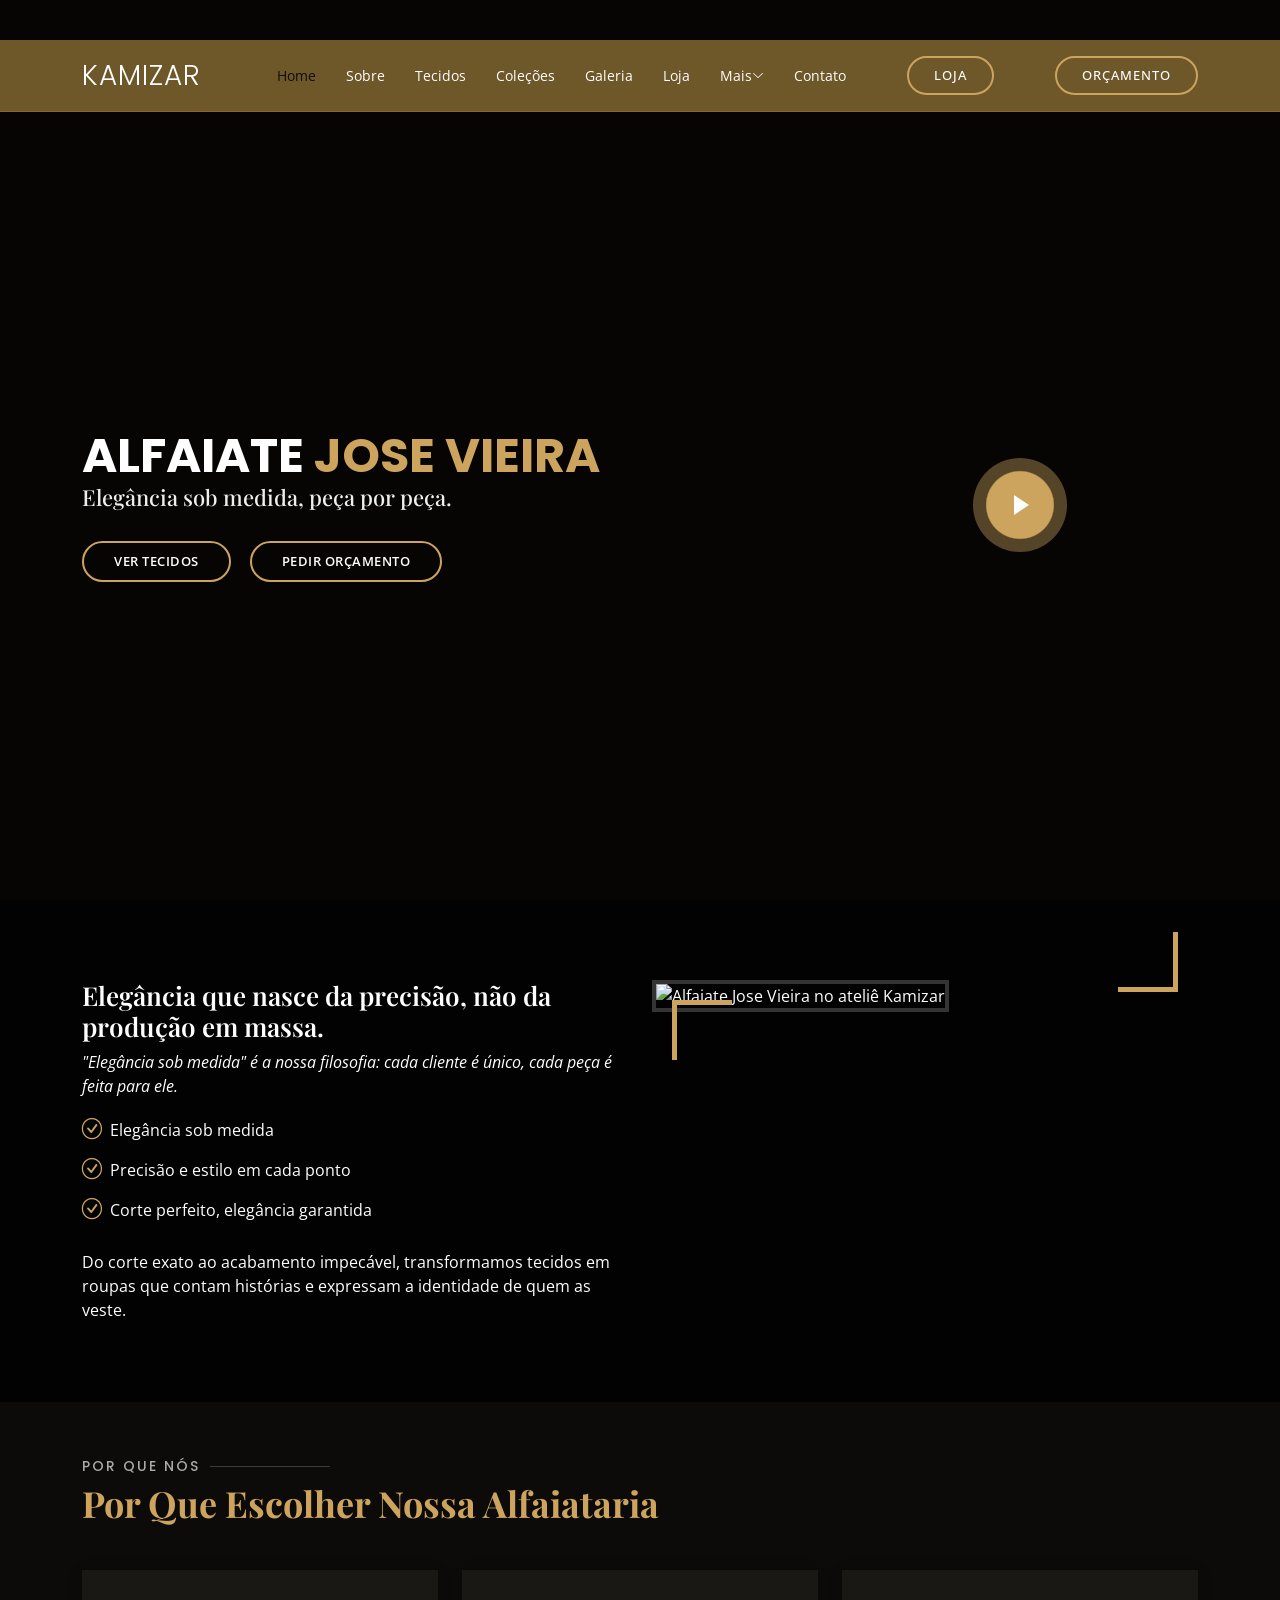
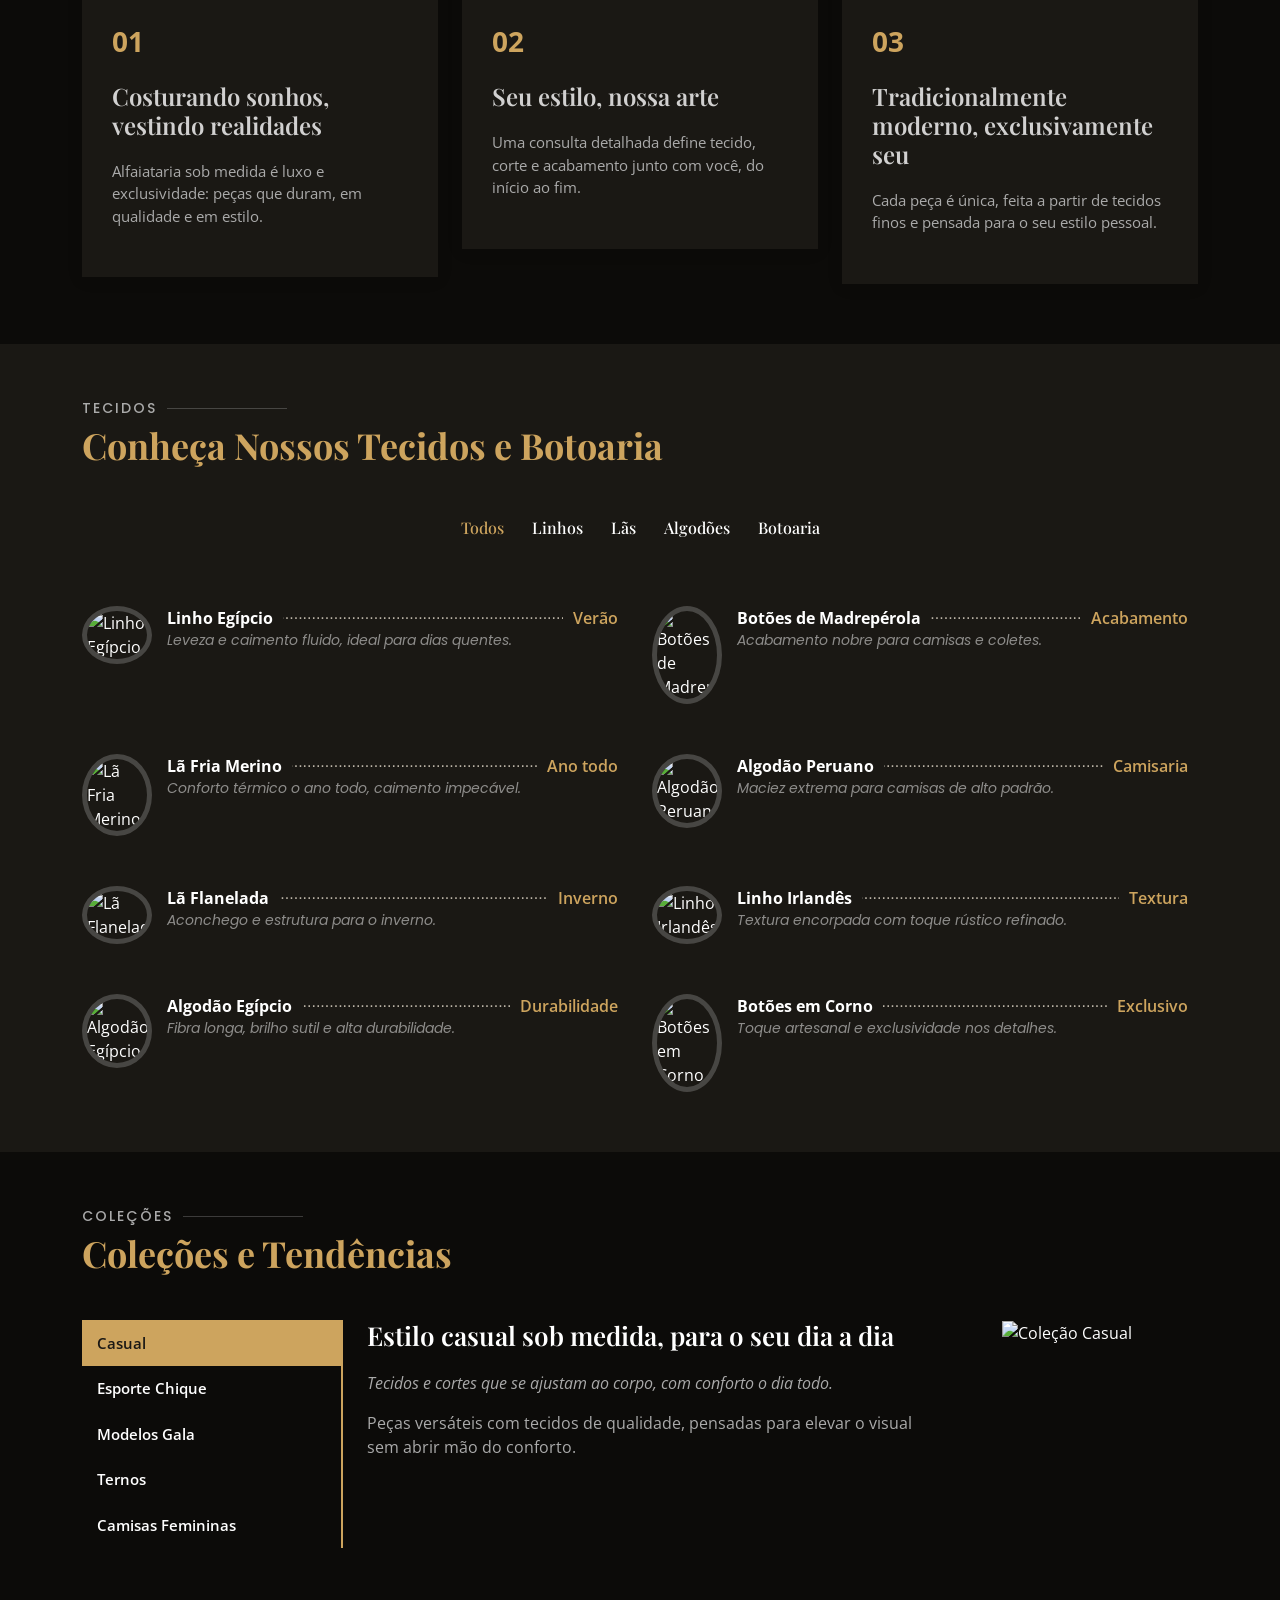
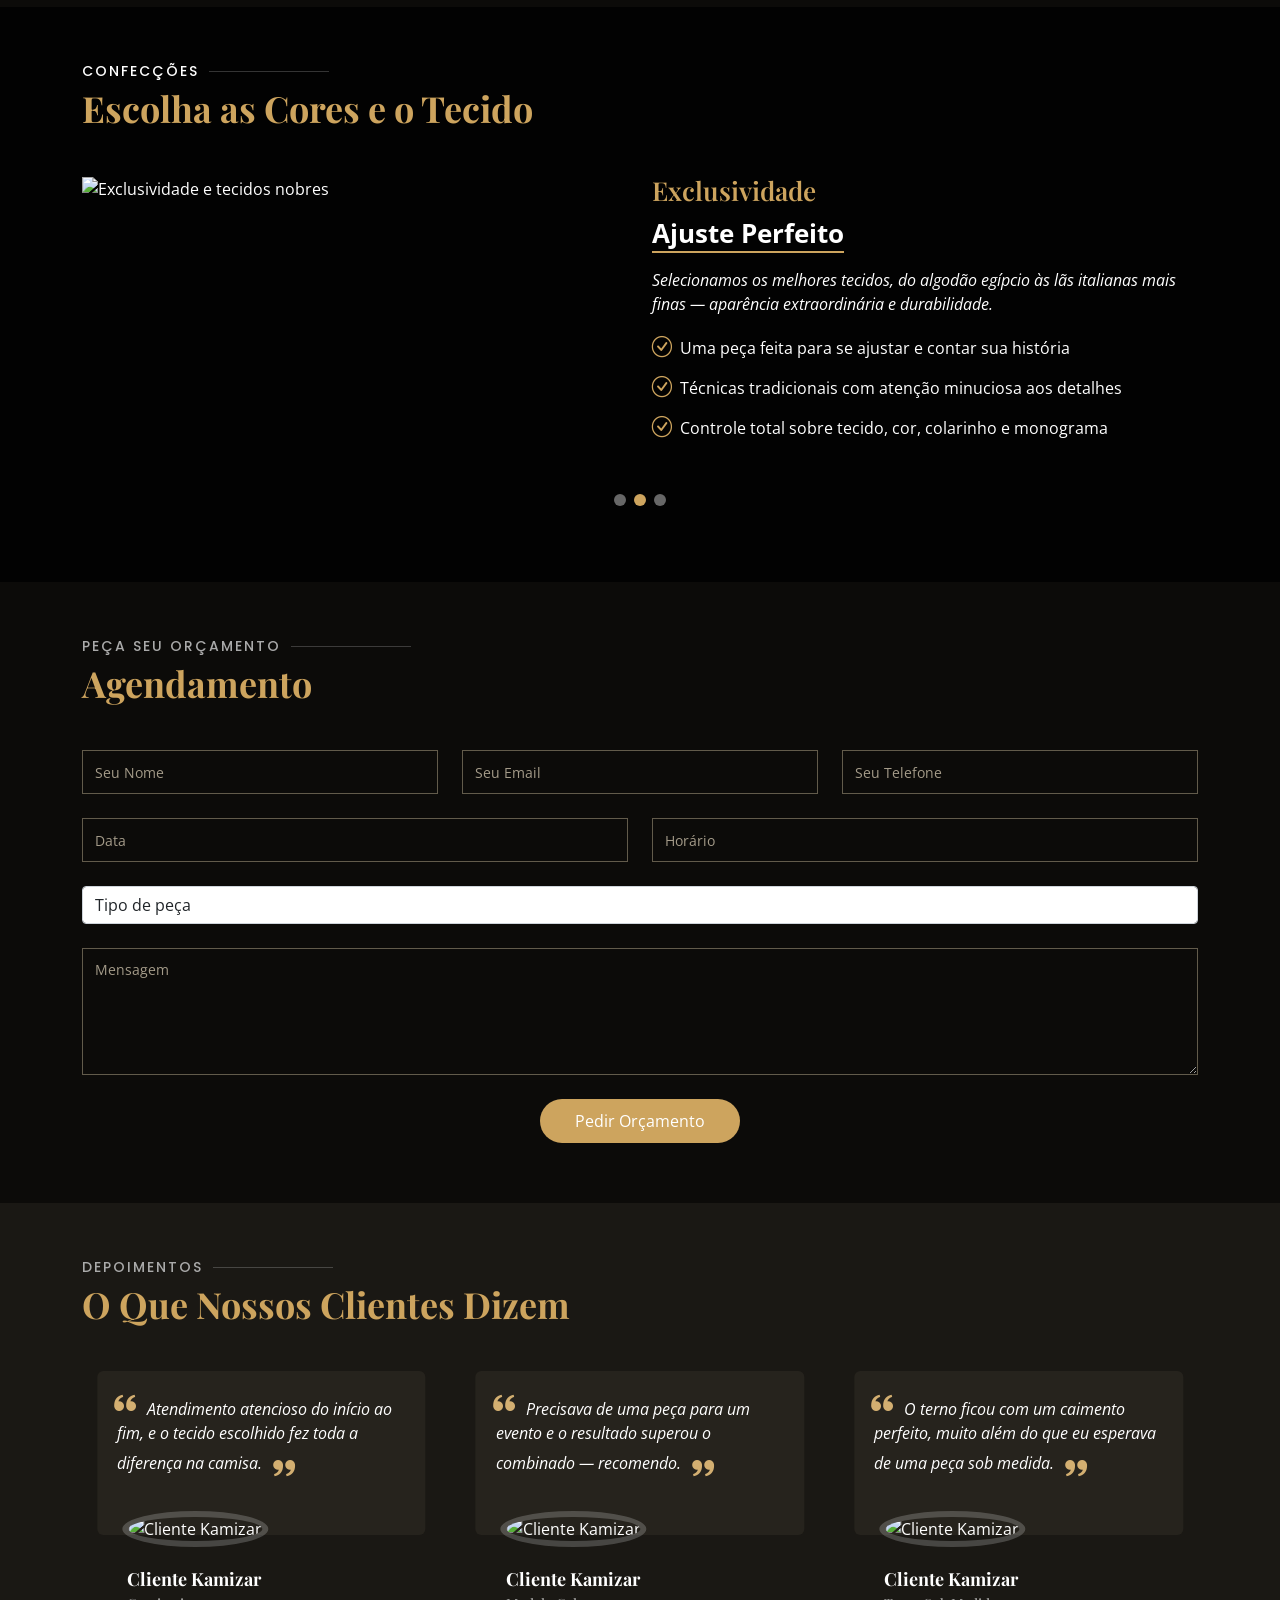
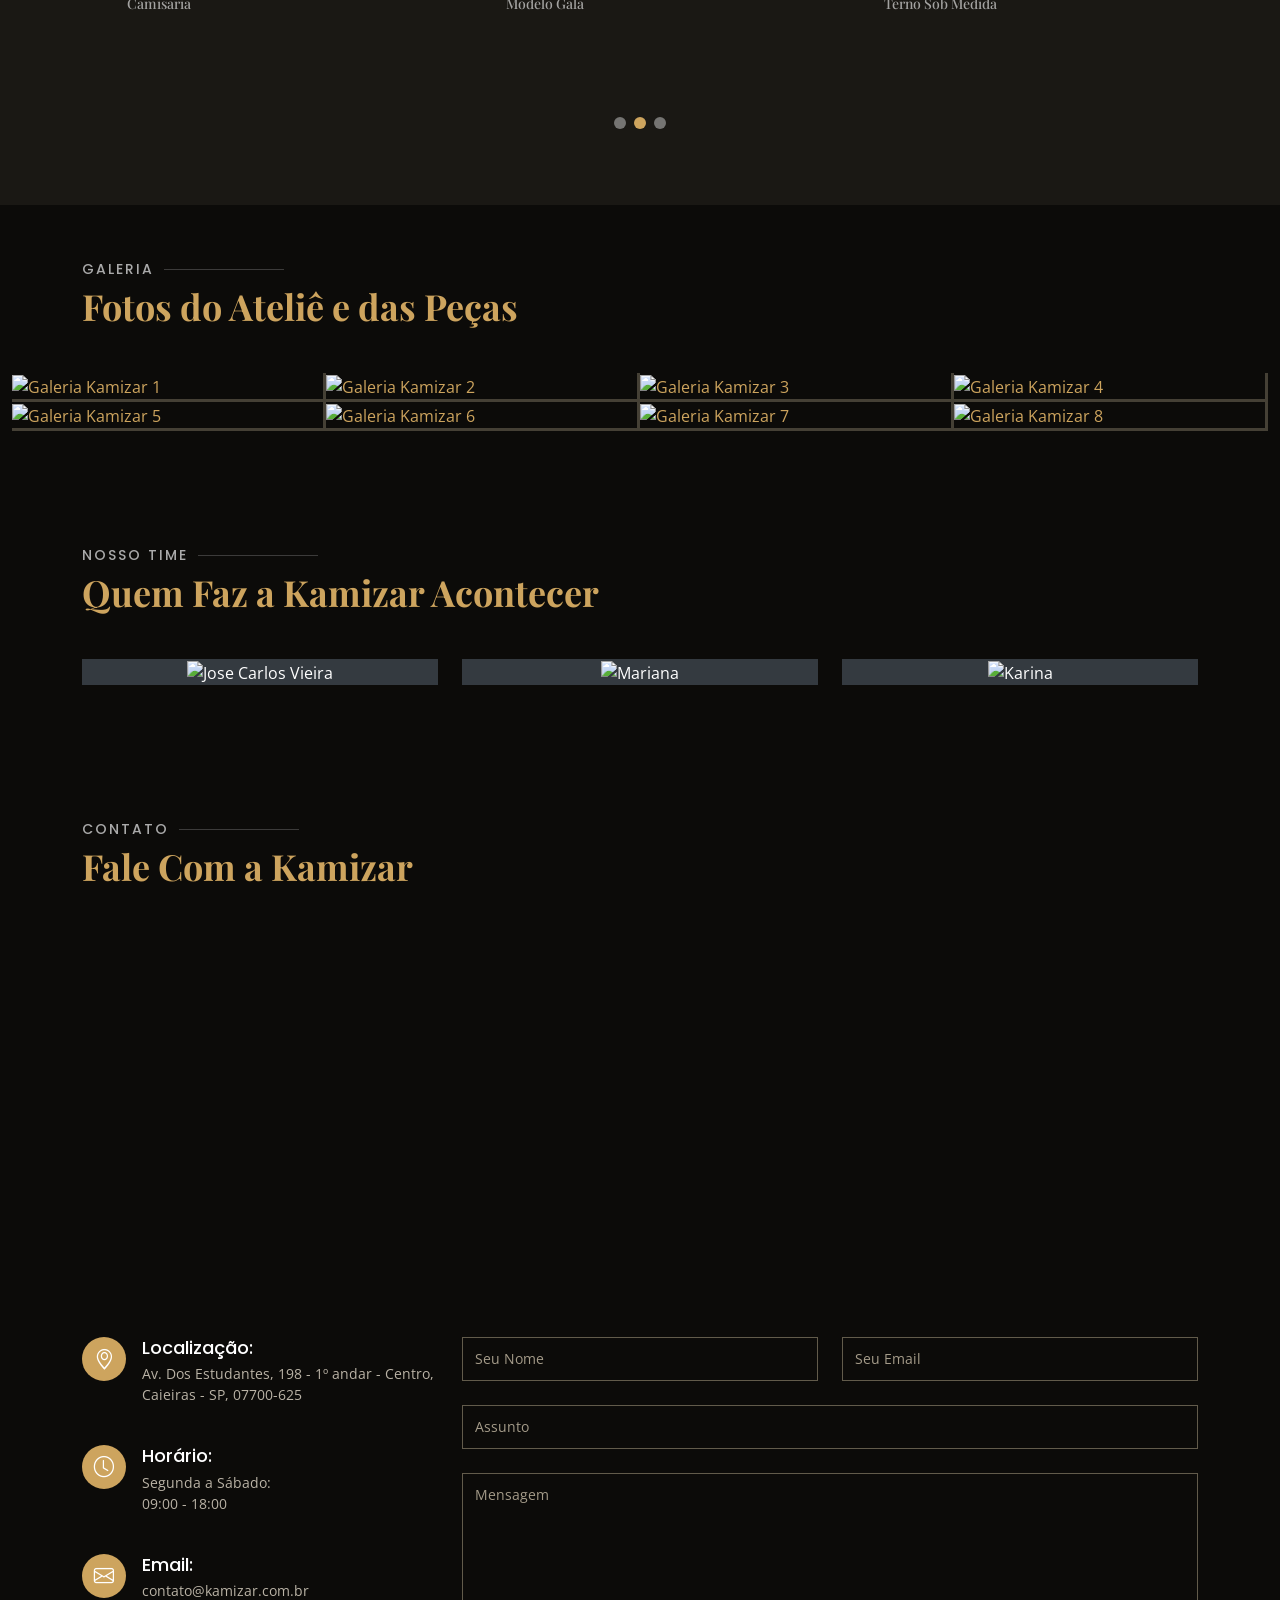
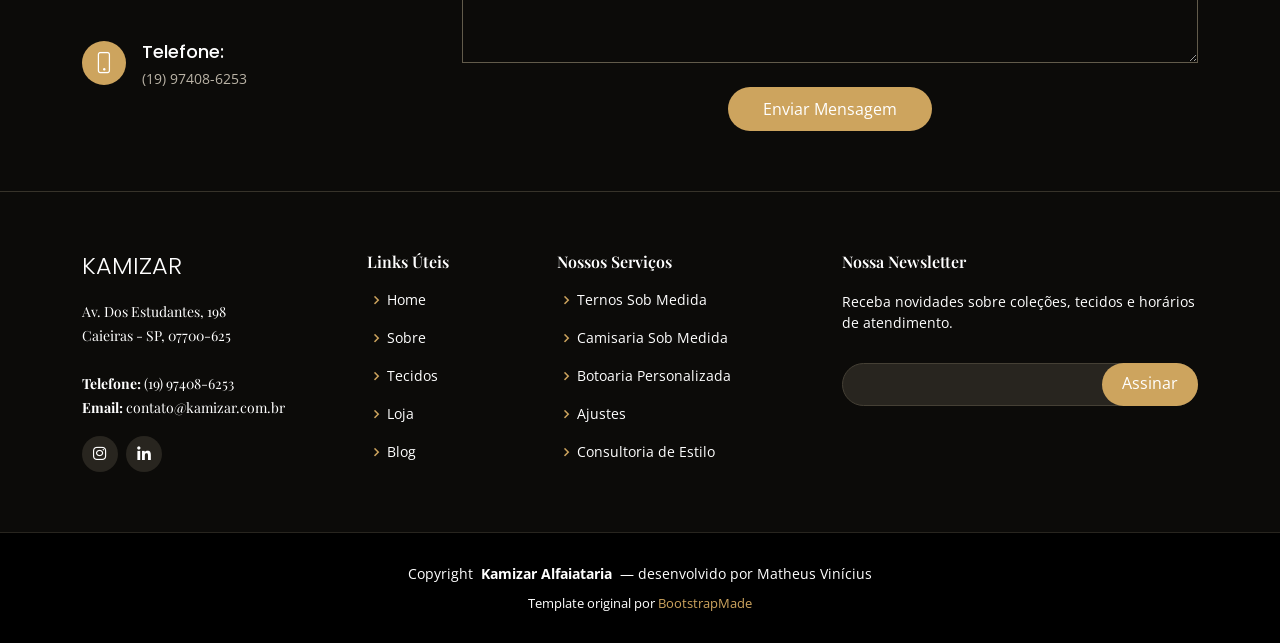
==== commit 95bbf594: "Troca placeholders genéricos por fotos temáticas de alfaiataria e botão de Loja no nav - Substitui t" ====
--- a/index.html
+++ b/index.html
@@ -58,6 +58,7 @@
         </ul>
         <i class="bi bi-list mobile-nav-toggle"></i>
       </nav><!-- .navbar -->
+      <a href="loja/shop-homepage-gh-pages/index.html" class="book-a-table-btn d-none d-lg-flex">Loja</a>
       <a href="#book-a-table" class="book-a-table-btn scrollto d-none d-lg-flex">Orçamento</a>
 
     </div>
@@ -93,8 +94,8 @@
         <div class="row">
           <div class="col-lg-6 order-1 order-lg-2" data-aos="zoom-in" data-aos-delay="100">
             <div class="about-img">
-              <!-- TODO: substituir por foto real do ateliê/alfaiate -->
-              <img src="https://picsum.photos/seed/kamizar-atelie/700/700" alt="Alfaiate Jose Vieira no ateliê Kamizar">
+              <!-- Foto de banco (Pexels), temática de alfaiataria — trocar por foto real do ateliê quando disponível -->
+              <img src="https://images.pexels.com/photos/6766383/pexels-photo-6766383.jpeg?auto=compress&cs=tinysrgb&w=700&h=700&fit=crop" alt="Alfaiate Jose Vieira no ateliê Kamizar">
             </div>
           </div>
           <div class="col-lg-6 pt-4 pt-lg-0 order-2 order-lg-1 content">
@@ -180,9 +181,9 @@
 
         <div class="row menu-container" data-aos="fade-up" data-aos-delay="200">
 
-          <!-- TODO: substituir por fotos reais dos rolos de tecido -->
+          <!-- Fotos de banco (Pexels), temáticas de tecido/botoaria — trocar pelas fotos reais dos rolos e botões da loja quando disponíveis -->
           <div class="col-lg-6 menu-item filter-linho">
-            <img src="https://picsum.photos/seed/linho-egipcio/500/350" class="menu-img" alt="Linho Egípcio">
+            <img src="https://images.pexels.com/photos/7147552/pexels-photo-7147552.jpeg?auto=compress&cs=tinysrgb&w=500&h=350&fit=crop" class="menu-img" alt="Linho Egípcio">
             <div class="menu-content">
               <a href="#">Linho Egípcio</a><span>Verão</span>
             </div>
@@ -192,7 +193,7 @@
           </div>
 
           <div class="col-lg-6 menu-item filter-botoaria">
-            <img src="https://picsum.photos/seed/botoes-madreperola/500/350" class="menu-img" alt="Botões de Madrepérola">
+            <img src="https://images.pexels.com/photos/10327261/pexels-photo-10327261.jpeg?auto=compress&cs=tinysrgb&w=500&h=350&fit=crop" class="menu-img" alt="Botões de Madrepérola">
             <div class="menu-content">
               <a href="#">Botões de Madrepérola</a><span>Acabamento</span>
             </div>
@@ -202,7 +203,7 @@
           </div>
 
           <div class="col-lg-6 menu-item filter-la">
-            <img src="https://picsum.photos/seed/la-fria-merino/500/350" class="menu-img" alt="Lã Fria Merino">
+            <img src="https://images.pexels.com/photos/31778601/pexels-photo-31778601.jpeg?auto=compress&cs=tinysrgb&w=500&h=350&fit=crop" class="menu-img" alt="Lã Fria Merino">
             <div class="menu-content">
               <a href="#">Lã Fria Merino</a><span>Ano todo</span>
             </div>
@@ -212,7 +213,7 @@
           </div>
 
           <div class="col-lg-6 menu-item filter-algodao">
-            <img src="https://picsum.photos/seed/algodao-peruano/500/350" class="menu-img" alt="Algodão Peruano">
+            <img src="https://images.pexels.com/photos/15764775/pexels-photo-15764775.jpeg?auto=compress&cs=tinysrgb&w=500&h=350&fit=crop" class="menu-img" alt="Algodão Peruano">
             <div class="menu-content">
               <a href="#">Algodão Peruano</a><span>Camisaria</span>
             </div>
@@ -222,7 +223,7 @@
           </div>
 
           <div class="col-lg-6 menu-item filter-la">
-            <img src="https://picsum.photos/seed/la-flanelada/500/350" class="menu-img" alt="Lã Flanelada">
+            <img src="https://images.pexels.com/photos/33830662/pexels-photo-33830662.jpeg?auto=compress&cs=tinysrgb&w=500&h=350&fit=crop" class="menu-img" alt="Lã Flanelada">
             <div class="menu-content">
               <a href="#">Lã Flanelada</a><span>Inverno</span>
             </div>
@@ -232,7 +233,7 @@
           </div>
 
           <div class="col-lg-6 menu-item filter-linho">
-            <img src="https://picsum.photos/seed/linho-irlandes/500/350" class="menu-img" alt="Linho Irlandês">
+            <img src="https://images.pexels.com/photos/6580549/pexels-photo-6580549.jpeg?auto=compress&cs=tinysrgb&w=500&h=350&fit=crop" class="menu-img" alt="Linho Irlandês">
             <div class="menu-content">
               <a href="#">Linho Irlandês</a><span>Textura</span>
             </div>
@@ -242,7 +243,7 @@
           </div>
 
           <div class="col-lg-6 menu-item filter-algodao">
-            <img src="https://picsum.photos/seed/algodao-egipcio/500/350" class="menu-img" alt="Algodão Egípcio">
+            <img src="https://images.pexels.com/photos/259756/pexels-photo-259756.jpeg?auto=compress&cs=tinysrgb&w=500&h=350&fit=crop" class="menu-img" alt="Algodão Egípcio">
             <div class="menu-content">
               <a href="#">Algodão Egípcio</a><span>Durabilidade</span>
             </div>
@@ -252,7 +253,7 @@
           </div>
 
           <div class="col-lg-6 menu-item filter-botoaria">
-            <img src="https://picsum.photos/seed/botoes-corno/500/350" class="menu-img" alt="Botões em Corno">
+            <img src="https://images.pexels.com/photos/6276012/pexels-photo-6276012.jpeg?auto=compress&cs=tinysrgb&w=500&h=350&fit=crop" class="menu-img" alt="Botões em Corno">
             <div class="menu-content">
               <a href="#">Botões em Corno</a><span>Exclusivo</span>
             </div>
@@ -297,7 +298,7 @@
           </div>
           <div class="col-lg-9 mt-4 mt-lg-0">
             <div class="tab-content">
-              <!-- TODO: substituir todas as imagens de coleção por fotos reais das peças -->
+              <!-- Fotos de banco (Pexels), temáticas por estilo — trocar pelas fotos reais das peças de cada coleção quando disponíveis -->
               <div class="tab-pane active show" id="tab-1">
                 <div class="row">
                   <div class="col-lg-8 details order-2 order-lg-1">
@@ -306,7 +307,7 @@
                     <p>Peças versáteis com tecidos de qualidade, pensadas para elevar o visual sem abrir mão do conforto.</p>
                   </div>
                   <div class="col-lg-4 text-center order-1 order-lg-2">
-                    <img src="https://picsum.photos/seed/colecao-casual/450/550" alt="Coleção Casual" class="img-fluid">
+                    <img src="https://images.pexels.com/photos/16129109/pexels-photo-16129109.jpeg?auto=compress&cs=tinysrgb&w=450&h=550&fit=crop" alt="Coleção Casual" class="img-fluid">
                   </div>
                 </div>
               </div>
@@ -318,7 +319,7 @@
                     <p>Ideal para o meio-termo entre o formal e o casual: blazers leves, camisas estruturadas e calças de corte moderno.</p>
                   </div>
                   <div class="col-lg-4 text-center order-1 order-lg-2">
-                    <img src="https://picsum.photos/seed/colecao-esporte-chique/450/550" alt="Coleção Esporte Chique" class="img-fluid">
+                    <img src="https://images.pexels.com/photos/12937967/pexels-photo-12937967.jpeg?auto=compress&cs=tinysrgb&w=450&h=550&fit=crop" alt="Coleção Esporte Chique" class="img-fluid">
                   </div>
                 </div>
               </div>
@@ -330,7 +331,7 @@
                     <p>Tecidos nobres e acabamento impecável para o momento que pede o seu melhor visual.</p>
                   </div>
                   <div class="col-lg-4 text-center order-1 order-lg-2">
-                    <img src="https://picsum.photos/seed/colecao-gala/450/550" alt="Coleção Gala" class="img-fluid">
+                    <img src="https://images.pexels.com/photos/17542178/pexels-photo-17542178.jpeg?auto=compress&cs=tinysrgb&w=450&h=550&fit=crop" alt="Coleção Gala" class="img-fluid">
                   </div>
                 </div>
               </div>
@@ -342,7 +343,7 @@
                     <p>Da consulta inicial ao ajuste final, cada terno é construído em torno do seu corpo e da sua rotina.</p>
                   </div>
                   <div class="col-lg-4 text-center order-1 order-lg-2">
-                    <img src="https://picsum.photos/seed/colecao-ternos/450/550" alt="Coleção Ternos" class="img-fluid">
+                    <img src="https://images.pexels.com/photos/6765639/pexels-photo-6765639.jpeg?auto=compress&cs=tinysrgb&w=450&h=550&fit=crop" alt="Coleção Ternos" class="img-fluid">
                   </div>
                 </div>
               </div>
@@ -354,7 +355,7 @@
                     <p>Modelagens exclusivas com tecidos selecionados, para o guarda-roupa profissional ou casual.</p>
                   </div>
                   <div class="col-lg-4 text-center order-1 order-lg-2">
-                    <img src="https://picsum.photos/seed/colecao-camisas-femininas/450/550" alt="Coleção Camisas Femininas" class="img-fluid">
+                    <img src="https://images.pexels.com/photos/38509773/pexels-photo-38509773.jpeg?auto=compress&cs=tinysrgb&w=450&h=550&fit=crop" alt="Coleção Camisas Femininas" class="img-fluid">
                   </div>
                 </div>
               </div>
@@ -377,11 +378,11 @@
         <div class="events-slider swiper-container" data-aos="fade-up" data-aos-delay="100">
           <div class="swiper-wrapper">
 
-            <!-- TODO: substituir por fotos reais de peças e do ateliê -->
+            <!-- Fotos de banco (Pexels), temáticas de camisaria/botoaria — trocar pelas fotos reais das peças e do ateliê quando disponíveis -->
             <div class="swiper-slide">
               <div class="row event-item">
                 <div class="col-lg-6">
-                  <img src="https://picsum.photos/seed/camisaria-sob-medida/600/450" class="img-fluid" alt="Camisaria sob medida">
+                  <img src="https://images.pexels.com/photos/8468727/pexels-photo-8468727.jpeg?auto=compress&cs=tinysrgb&w=600&h=450&fit=crop" class="img-fluid" alt="Camisaria sob medida">
                 </div>
                 <div class="col-lg-6 pt-4 pt-lg-0 content">
                   <h3>Vantagens da Camisa Sob Medida</h3>
@@ -403,7 +404,7 @@
             <div class="swiper-slide">
               <div class="row event-item">
                 <div class="col-lg-6">
-                  <img src="https://picsum.photos/seed/exclusividade-tecidos/600/450" class="img-fluid" alt="Exclusividade e tecidos nobres">
+                  <img src="https://images.pexels.com/photos/7147840/pexels-photo-7147840.jpeg?auto=compress&cs=tinysrgb&w=600&h=450&fit=crop" class="img-fluid" alt="Exclusividade e tecidos nobres">
                 </div>
                 <div class="col-lg-6 pt-4 pt-lg-0 content">
                   <h3>Exclusividade</h3>
@@ -425,7 +426,7 @@
             <div class="swiper-slide">
               <div class="row event-item">
                 <div class="col-lg-6">
-                  <img src="https://picsum.photos/seed/botoaria-exclusiva/600/450" class="img-fluid" alt="Botoaria exclusiva">
+                  <img src="https://images.pexels.com/photos/35150391/pexels-photo-35150391.jpeg?auto=compress&cs=tinysrgb&w=600&h=450&fit=crop" class="img-fluid" alt="Botoaria exclusiva">
                 </div>
                 <div class="col-lg-6 pt-4 pt-lg-0 content">
                   <h3>Botoaria Exclusiva</h3>
@@ -529,7 +530,7 @@
                   O terno ficou com um caimento perfeito, muito além do que eu esperava de uma peça sob medida.
                   <i class="bx bxs-quote-alt-right quote-icon-right"></i>
                 </p>
-                <img src="https://picsum.photos/seed/depoimento-1/100/100" class="testimonial-img" alt="Cliente Kamizar">
+                <img src="https://images.pexels.com/photos/34299170/pexels-photo-34299170.jpeg?auto=compress&cs=tinysrgb&w=100&h=100&fit=crop" class="testimonial-img" alt="Cliente Kamizar">
                 <h3>Cliente Kamizar</h3>
                 <h4>Terno Sob Medida</h4>
               </div>
@@ -542,7 +543,7 @@
                   Atendimento atencioso do início ao fim, e o tecido escolhido fez toda a diferença na camisa.
                   <i class="bx bxs-quote-alt-right quote-icon-right"></i>
                 </p>
-                <img src="https://picsum.photos/seed/depoimento-2/100/100" class="testimonial-img" alt="Cliente Kamizar">
+                <img src="https://images.pexels.com/photos/27086761/pexels-photo-27086761.jpeg?auto=compress&cs=tinysrgb&w=100&h=100&fit=crop" class="testimonial-img" alt="Cliente Kamizar">
                 <h3>Cliente Kamizar</h3>
                 <h4>Camisaria</h4>
               </div>
@@ -555,7 +556,7 @@
                   Precisava de uma peça para um evento e o resultado superou o combinado — recomendo.
                   <i class="bx bxs-quote-alt-right quote-icon-right"></i>
                 </p>
-                <img src="https://picsum.photos/seed/depoimento-3/100/100" class="testimonial-img" alt="Cliente Kamizar">
+                <img src="https://images.pexels.com/photos/26820703/pexels-photo-26820703.jpeg?auto=compress&cs=tinysrgb&w=100&h=100&fit=crop" class="testimonial-img" alt="Cliente Kamizar">
                 <h3>Cliente Kamizar</h3>
                 <h4>Modelo Gala</h4>
               </div>
@@ -578,71 +579,71 @@
         </div>
       </div>
 
-      <!-- TODO: substituir toda a galeria por fotos reais do ateliê, das peças e dos bastidores -->
+      <!-- Fotos de banco (Pexels), temáticas de ateliê de alfaiataria — trocar por fotos reais do ateliê, das peças e dos bastidores quando disponíveis -->
       <div class="container-fluid" data-aos="fade-up" data-aos-delay="100">
 
         <div class="row g-0">
 
           <div class="col-lg-3 col-md-4">
             <div class="gallery-item">
-              <a href="https://picsum.photos/seed/galeria-1/1000/1000" class="gallery-lightbox" data-gall="gallery-item">
-                <img src="https://picsum.photos/seed/galeria-1/500/500" alt="Galeria Kamizar 1" class="img-fluid">
+              <a href="https://images.pexels.com/photos/33078826/pexels-photo-33078826.jpeg?auto=compress&cs=tinysrgb&w=1000&h=1000&fit=crop" class="gallery-lightbox" data-gall="gallery-item">
+                <img src="https://images.pexels.com/photos/33078826/pexels-photo-33078826.jpeg?auto=compress&cs=tinysrgb&w=500&h=500&fit=crop" alt="Galeria Kamizar 1" class="img-fluid">
               </a>
             </div>
           </div>
 
           <div class="col-lg-3 col-md-4">
             <div class="gallery-item">
-              <a href="https://picsum.photos/seed/galeria-2/1000/1000" class="gallery-lightbox" data-gall="gallery-item">
-                <img src="https://picsum.photos/seed/galeria-2/500/500" alt="Galeria Kamizar 2" class="img-fluid">
+              <a href="https://images.pexels.com/photos/6765056/pexels-photo-6765056.jpeg?auto=compress&cs=tinysrgb&w=1000&h=1000&fit=crop" class="gallery-lightbox" data-gall="gallery-item">
+                <img src="https://images.pexels.com/photos/6765056/pexels-photo-6765056.jpeg?auto=compress&cs=tinysrgb&w=500&h=500&fit=crop" alt="Galeria Kamizar 2" class="img-fluid">
               </a>
             </div>
           </div>
 
           <div class="col-lg-3 col-md-4">
             <div class="gallery-item">
-              <a href="https://picsum.photos/seed/galeria-3/1000/1000" class="gallery-lightbox" data-gall="gallery-item">
-                <img src="https://picsum.photos/seed/galeria-3/500/500" alt="Galeria Kamizar 3" class="img-fluid">
+              <a href="https://images.pexels.com/photos/7775459/pexels-photo-7775459.jpeg?auto=compress&cs=tinysrgb&w=1000&h=1000&fit=crop" class="gallery-lightbox" data-gall="gallery-item">
+                <img src="https://images.pexels.com/photos/7775459/pexels-photo-7775459.jpeg?auto=compress&cs=tinysrgb&w=500&h=500&fit=crop" alt="Galeria Kamizar 3" class="img-fluid">
               </a>
             </div>
           </div>
 
           <div class="col-lg-3 col-md-4">
             <div class="gallery-item">
-              <a href="https://picsum.photos/seed/galeria-4/1000/1000" class="gallery-lightbox" data-gall="gallery-item">
-                <img src="https://picsum.photos/seed/galeria-4/500/500" alt="Galeria Kamizar 4" class="img-fluid">
+              <a href="https://images.pexels.com/photos/6766365/pexels-photo-6766365.jpeg?auto=compress&cs=tinysrgb&w=1000&h=1000&fit=crop" class="gallery-lightbox" data-gall="gallery-item">
+                <img src="https://images.pexels.com/photos/6766365/pexels-photo-6766365.jpeg?auto=compress&cs=tinysrgb&w=500&h=500&fit=crop" alt="Galeria Kamizar 4" class="img-fluid">
               </a>
             </div>
           </div>
 
           <div class="col-lg-3 col-md-4">
             <div class="gallery-item">
-              <a href="https://picsum.photos/seed/galeria-5/1000/1000" class="gallery-lightbox" data-gall="gallery-item">
-                <img src="https://picsum.photos/seed/galeria-5/500/500" alt="Galeria Kamizar 5" class="img-fluid">
+              <a href="https://images.pexels.com/photos/4622423/pexels-photo-4622423.jpeg?auto=compress&cs=tinysrgb&w=1000&h=1000&fit=crop" class="gallery-lightbox" data-gall="gallery-item">
+                <img src="https://images.pexels.com/photos/4622423/pexels-photo-4622423.jpeg?auto=compress&cs=tinysrgb&w=500&h=500&fit=crop" alt="Galeria Kamizar 5" class="img-fluid">
               </a>
             </div>
           </div>
 
           <div class="col-lg-3 col-md-4">
             <div class="gallery-item">
-              <a href="https://picsum.photos/seed/galeria-6/1000/1000" class="gallery-lightbox" data-gall="gallery-item">
-                <img src="https://picsum.photos/seed/galeria-6/500/500" alt="Galeria Kamizar 6" class="img-fluid">
+              <a href="https://images.pexels.com/photos/6461104/pexels-photo-6461104.jpeg?auto=compress&cs=tinysrgb&w=1000&h=1000&fit=crop" class="gallery-lightbox" data-gall="gallery-item">
+                <img src="https://images.pexels.com/photos/6461104/pexels-photo-6461104.jpeg?auto=compress&cs=tinysrgb&w=500&h=500&fit=crop" alt="Galeria Kamizar 6" class="img-fluid">
               </a>
             </div>
           </div>
 
           <div class="col-lg-3 col-md-4">
             <div class="gallery-item">
-              <a href="https://picsum.photos/seed/galeria-7/1000/1000" class="gallery-lightbox" data-gall="gallery-item">
-                <img src="https://picsum.photos/seed/galeria-7/500/500" alt="Galeria Kamizar 7" class="img-fluid">
+              <a href="https://images.pexels.com/photos/20531146/pexels-photo-20531146.jpeg?auto=compress&cs=tinysrgb&w=1000&h=1000&fit=crop" class="gallery-lightbox" data-gall="gallery-item">
+                <img src="https://images.pexels.com/photos/20531146/pexels-photo-20531146.jpeg?auto=compress&cs=tinysrgb&w=500&h=500&fit=crop" alt="Galeria Kamizar 7" class="img-fluid">
               </a>
             </div>
           </div>
 
           <div class="col-lg-3 col-md-4">
             <div class="gallery-item">
-              <a href="https://picsum.photos/seed/galeria-8/1000/1000" class="gallery-lightbox" data-gall="gallery-item">
-                <img src="https://picsum.photos/seed/galeria-8/500/500" alt="Galeria Kamizar 8" class="img-fluid">
+              <a href="https://images.pexels.com/photos/9849651/pexels-photo-9849651.jpeg?auto=compress&cs=tinysrgb&w=1000&h=1000&fit=crop" class="gallery-lightbox" data-gall="gallery-item">
+                <img src="https://images.pexels.com/photos/9849651/pexels-photo-9849651.jpeg?auto=compress&cs=tinysrgb&w=500&h=500&fit=crop" alt="Galeria Kamizar 8" class="img-fluid">
               </a>
             </div>
           </div>
@@ -663,10 +664,10 @@
 
         <div class="row">
 
-          <!-- TODO: substituir por fotos reais da equipe -->
+          <!-- Fotos de banco (Pexels), retratos profissionais genéricos — trocar por fotos reais da equipe quando disponíveis -->
           <div class="col-lg-4 col-md-6">
             <div class="member" data-aos="zoom-in" data-aos-delay="100">
-              <img src="https://picsum.photos/seed/jose-carlos-vieira/400/450" class="img-fluid" alt="Jose Carlos Vieira">
+              <img src="https://images.pexels.com/photos/34762353/pexels-photo-34762353.jpeg?auto=compress&cs=tinysrgb&w=400&h=450&fit=crop" class="img-fluid" alt="Jose Carlos Vieira">
               <div class="member-info">
                 <div class="member-info-content">
                   <h4>Jose Carlos Vieira</h4>
@@ -682,7 +683,7 @@
 
           <div class="col-lg-4 col-md-6">
             <div class="member" data-aos="zoom-in" data-aos-delay="200">
-              <img src="https://picsum.photos/seed/mariana-kamizar/400/450" class="img-fluid" alt="Mariana">
+              <img src="https://images.pexels.com/photos/8560710/pexels-photo-8560710.jpeg?auto=compress&cs=tinysrgb&w=400&h=450&fit=crop" class="img-fluid" alt="Mariana">
               <div class="member-info">
                 <div class="member-info-content">
                   <h4>Mariana</h4>
@@ -694,7 +695,7 @@
 
           <div class="col-lg-4 col-md-6">
             <div class="member" data-aos="zoom-in" data-aos-delay="300">
-              <img src="https://picsum.photos/seed/karina-kamizar/400/450" class="img-fluid" alt="Karina">
+              <img src="https://images.pexels.com/photos/30609905/pexels-photo-30609905.jpeg?auto=compress&cs=tinysrgb&w=400&h=450&fit=crop" class="img-fluid" alt="Karina">
               <div class="member-info">
                 <div class="member-info-content">
                   <h4>Karina</h4>
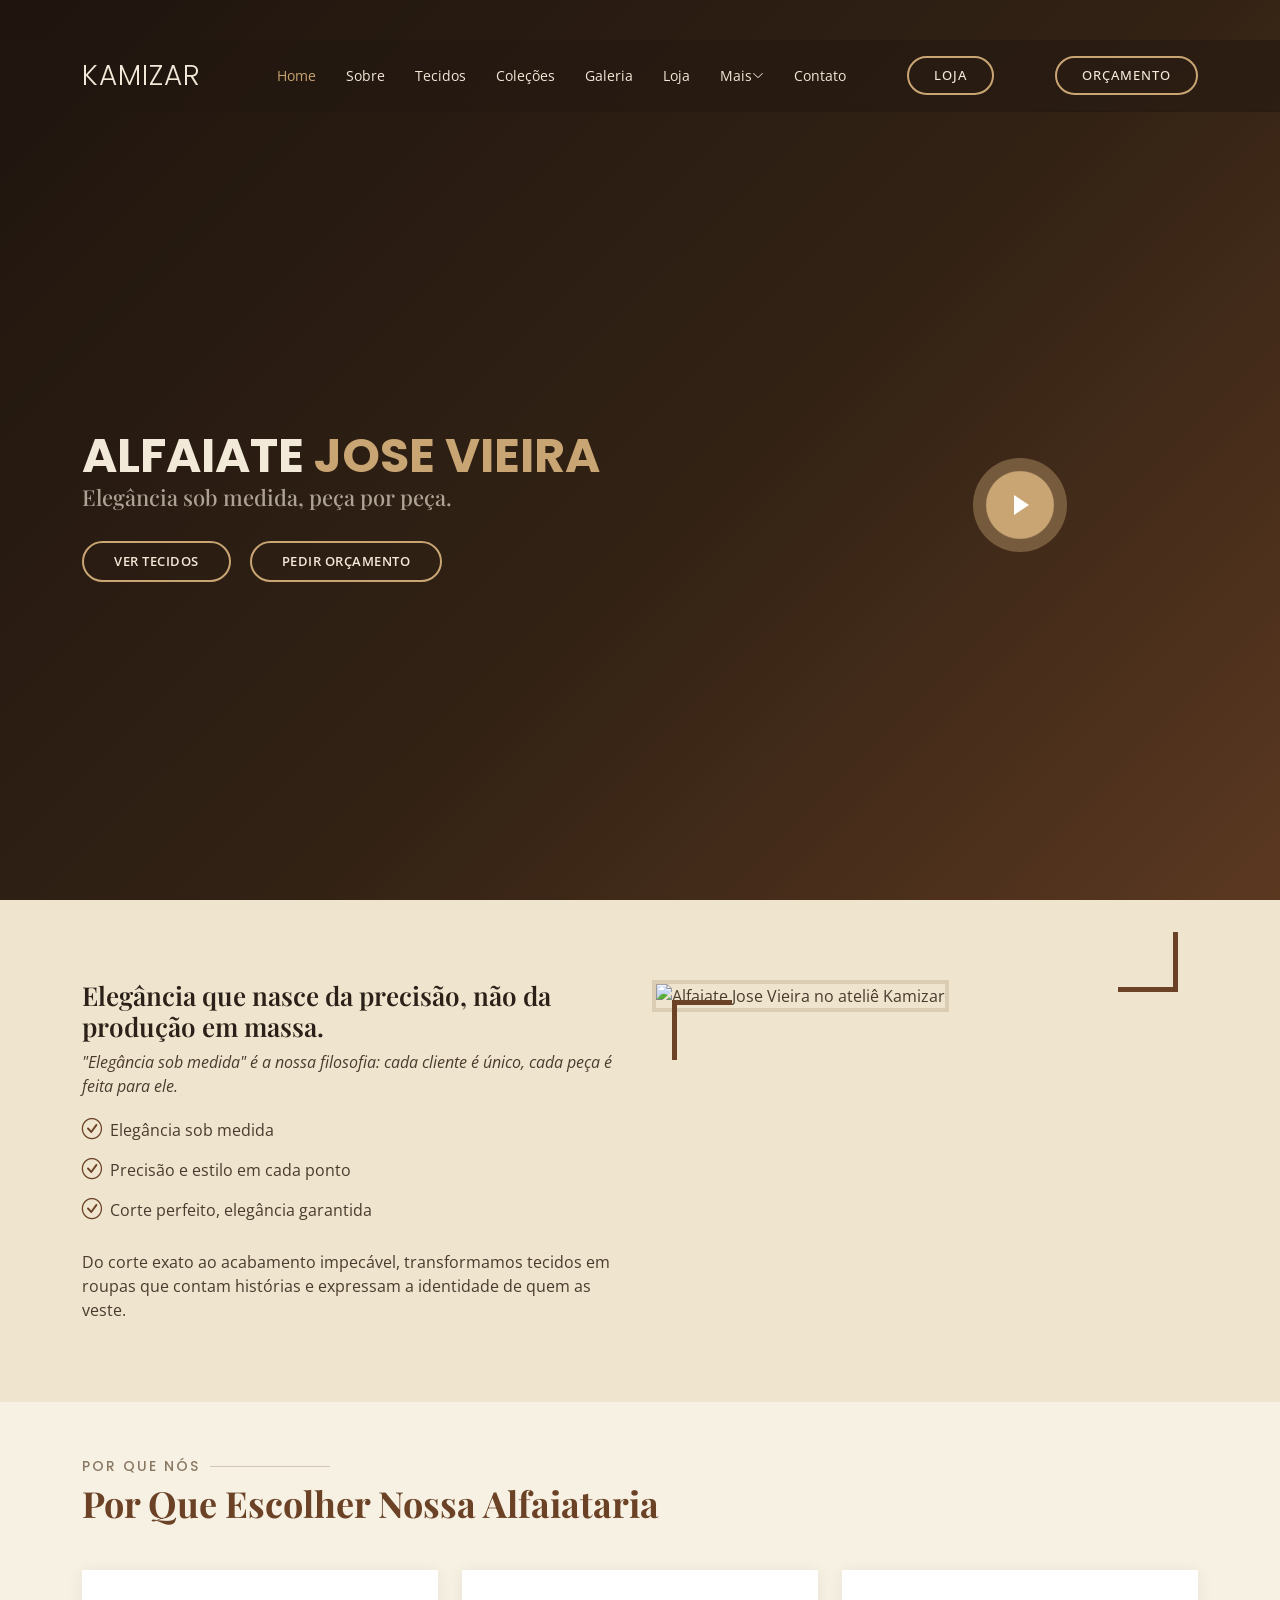
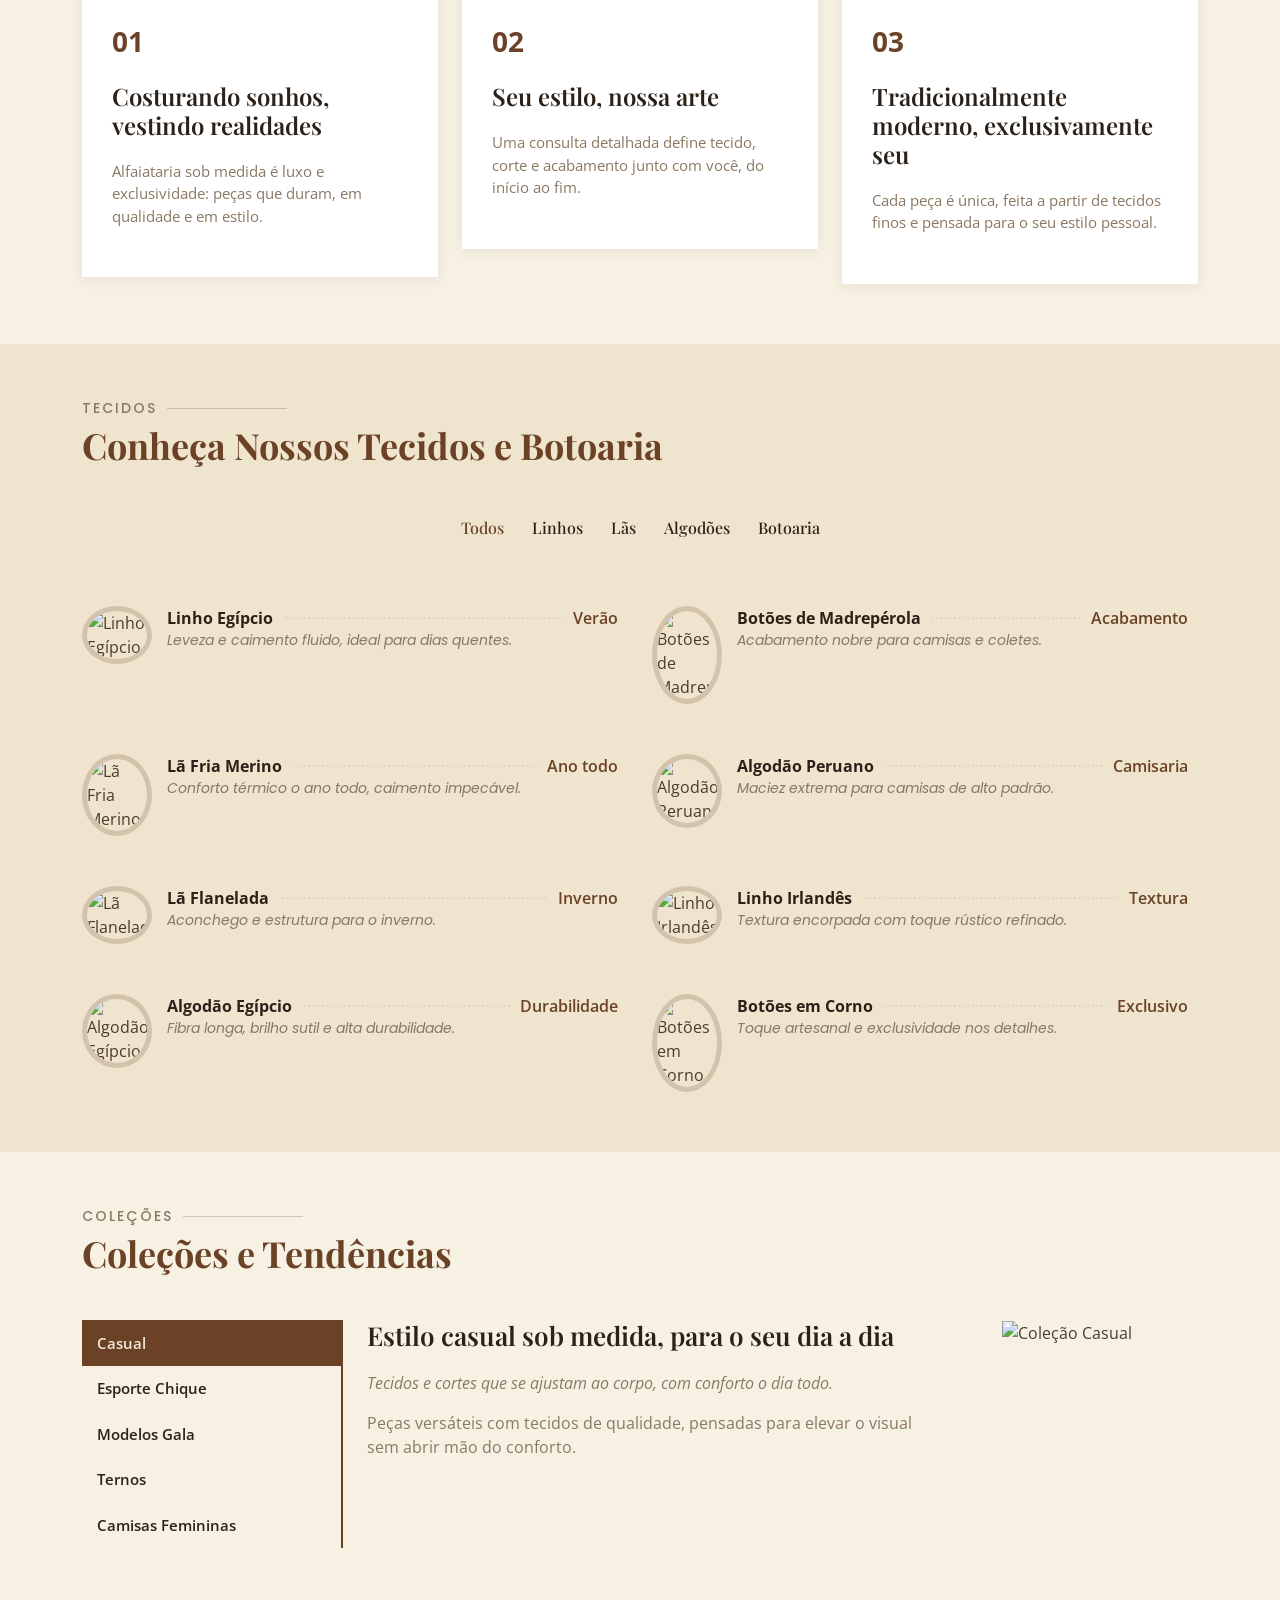
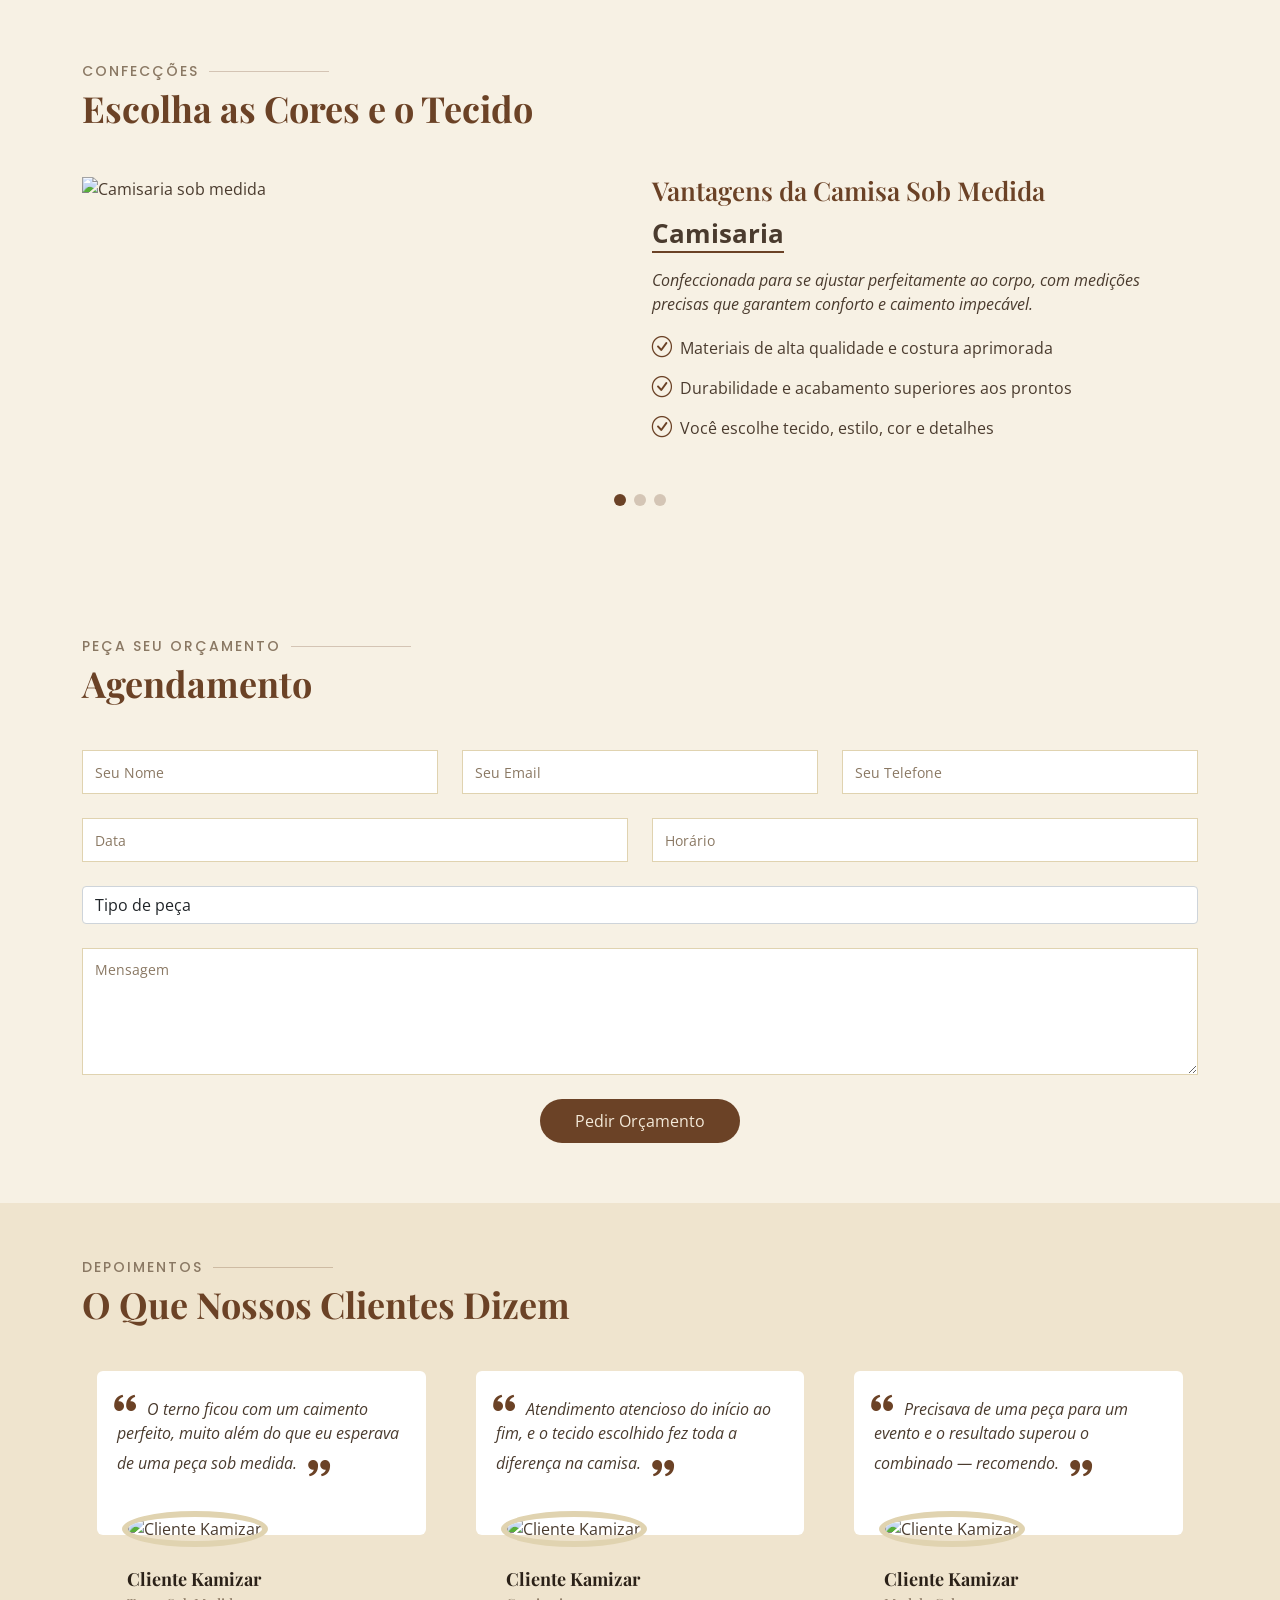
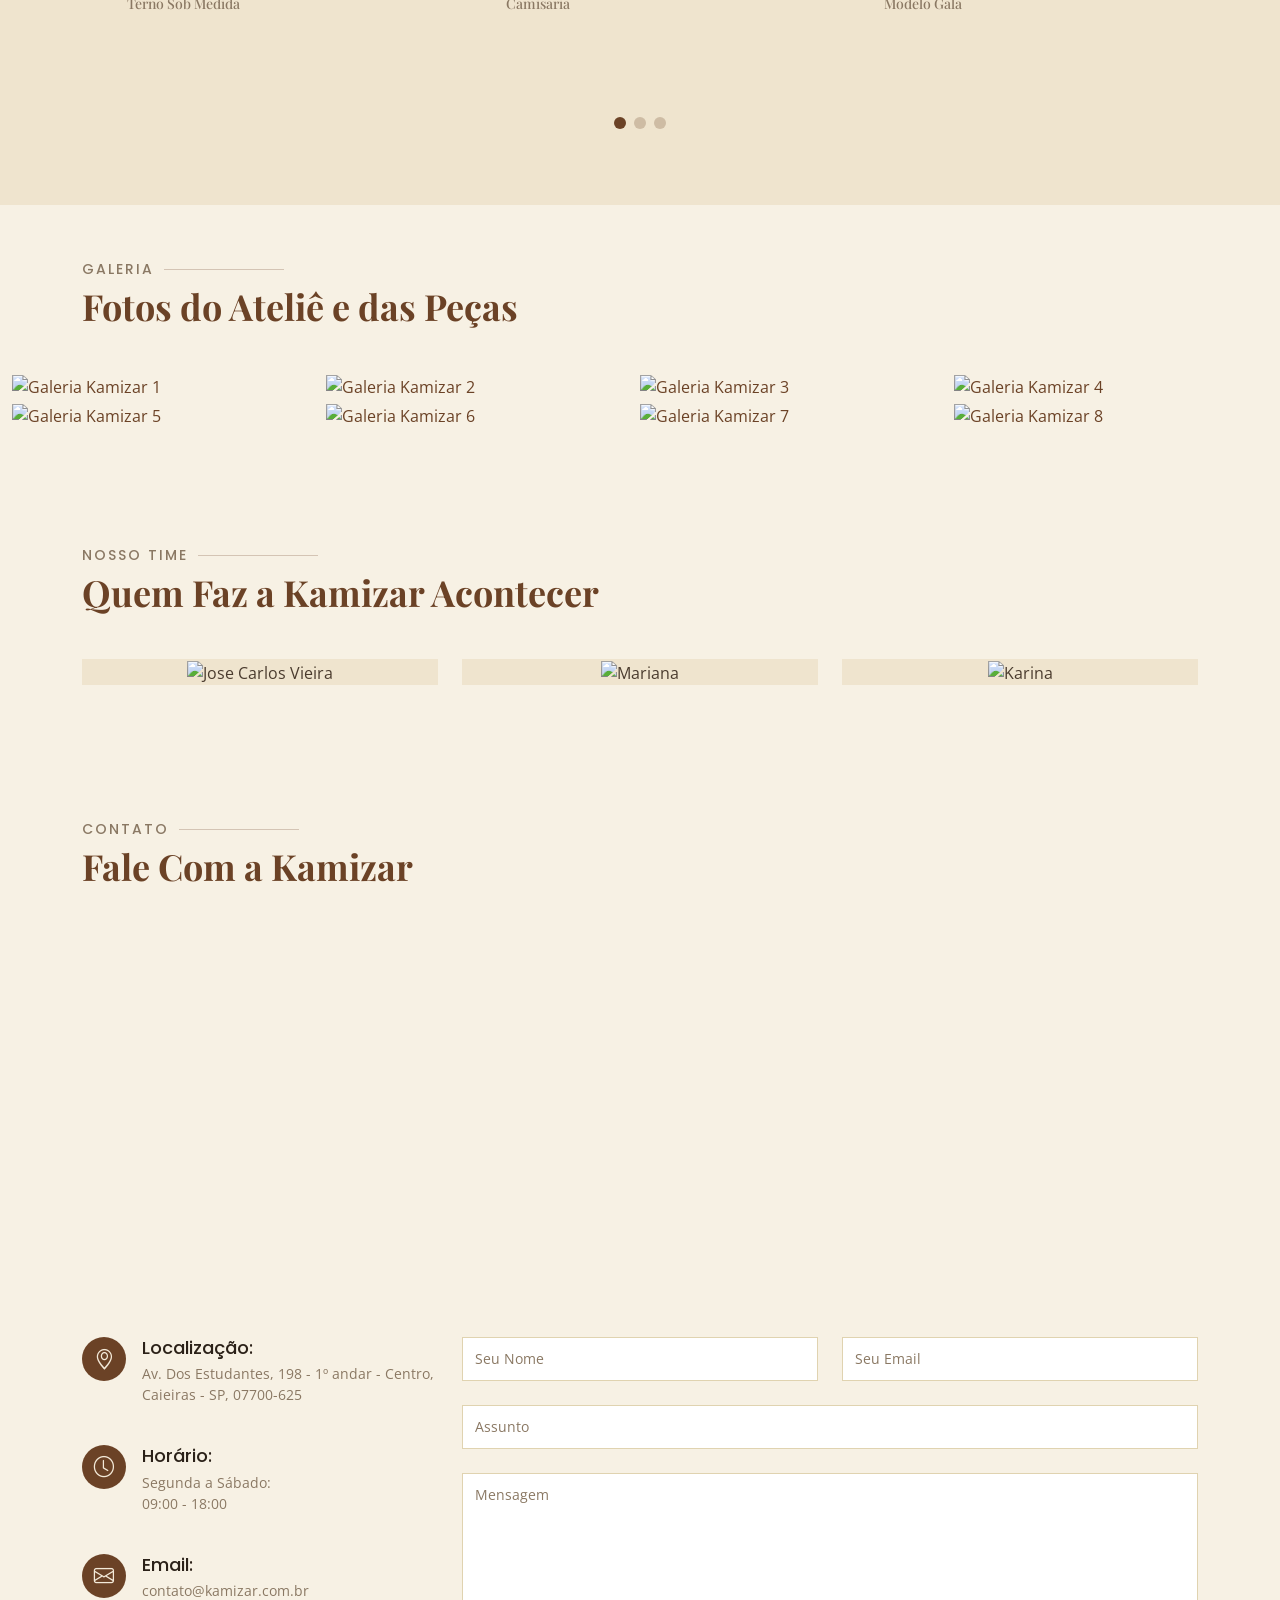
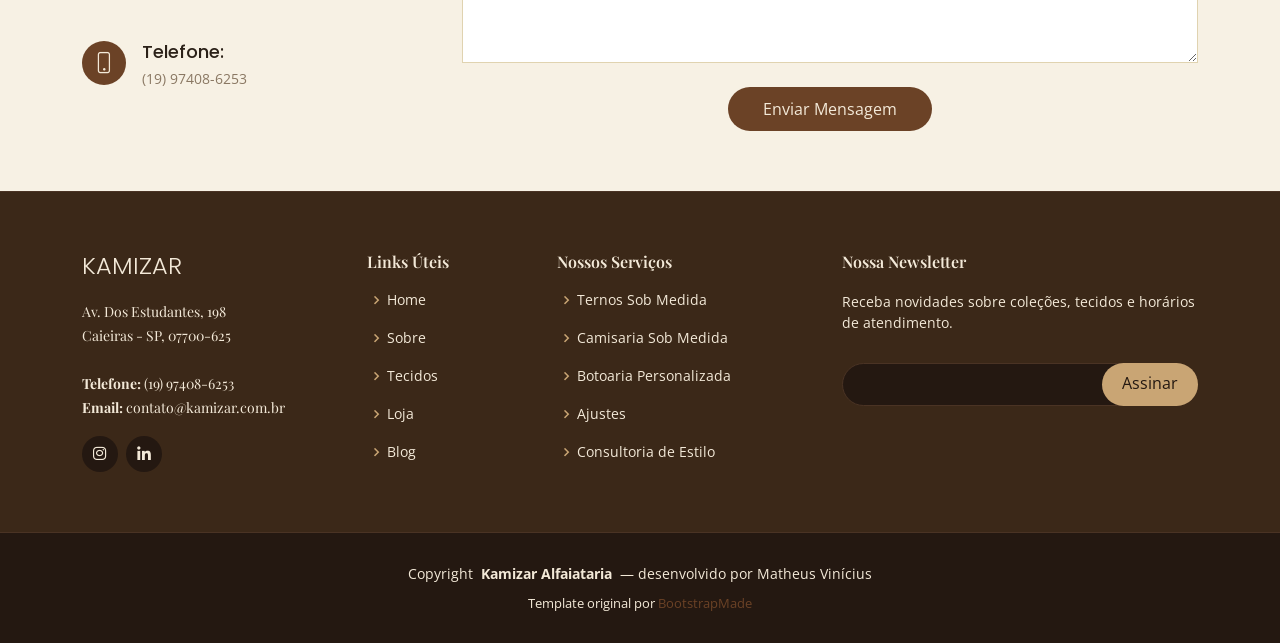
==== commit 3f9b5f81: "Nova paleta: marfim/off-white + madeira rústica e elegante em todo o ecossistema - Cria assets/css/k" ====
--- a/index.html
+++ b/index.html
@@ -26,6 +26,7 @@
   <link href="assets/vendor/swiper/swiper-bundle.min.css" rel="stylesheet">
 
 
+  <link href="assets/css/kamizar-palette.css" rel="stylesheet">
   <link href="assets/css/style.css" rel="stylesheet">
 
 </head>
--- a/assets/css/kamizar-palette.css
+++ b/assets/css/kamizar-palette.css
@@ -0,0 +1,30 @@
+/*
+ * Paleta Kamizar — marfim/off-white + madeira rústica e elegante
+ * Usada pelo site institucional, pela loja e pelo blog para manter
+ * a mesma identidade visual em todo o ecossistema.
+ */
+:root {
+  /* Fundos claros (marfim / off-white) */
+  --kamizar-ivory: #F7F1E4;
+  --kamizar-ivory-alt: #EFE4CE;
+  --kamizar-card: #FFFFFF;
+
+  /* Madeira (acentos, botões, faixas escuras de destaque) */
+  --kamizar-wood-darkest: #241811;
+  --kamizar-wood-dark: #3B2818;
+  --kamizar-wood: #6B4226;
+  --kamizar-wood-light: #9C6B3E;
+  --kamizar-wood-pale: #C9A574;
+  --kamizar-wood-pale-hover: #DCC29C;
+
+  /* Texto */
+  --kamizar-text-dark: #2B2118;
+  --kamizar-text-body: #4A3B2E;
+  --kamizar-text-muted: #8A7863;
+  --kamizar-text-on-wood: #F3E9D8;
+  --kamizar-text-on-wood-muted: rgba(243, 233, 216, 0.65);
+
+  /* Bordas e divisores */
+  --kamizar-border-ivory: #E0D3B0;
+  --kamizar-border-wood: #4A3324;
+}
--- a/assets/css/style.css
+++ b/assets/css/style.css
@@ -3,6 +3,9 @@
 * Template URL: https://bootstrapmade.com/restaurantly-restaurant-template/
 * Author: BootstrapMade.com
 * License: https://bootstrapmade.com/license/
+*
+* Paleta recolorida para Kamizar Alfaiataria: marfim/off-white + madeira
+* rústica e elegante (ver assets/css/kamizar-palette.css para os tokens).
 */
 
 /*--------------------------------------------------------------
@@ -10,17 +13,17 @@
 --------------------------------------------------------------*/
 body {
   font-family: "Open Sans", sans-serif;
-  background: #0c0b09;
-  color: #fff;
+  background: var(--kamizar-ivory);
+  color: var(--kamizar-text-body);
 }
 
 a {
-  color: #cda45e;
+  color: var(--kamizar-wood);
   text-decoration: none;
 }
 
 a:hover {
-  color: #d9ba85;
+  color: var(--kamizar-wood-dark);
   text-decoration: none;
 }
 
@@ -31,6 +34,7 @@
 h5,
 h6 {
   font-family: "Playfair Display", serif;
+  color: var(--kamizar-text-dark);
 }
 
 /*--------------------------------------------------------------
@@ -44,7 +48,7 @@
   bottom: 0;
   z-index: 9999;
   overflow: hidden;
-  background: #886c35;
+  background: var(--kamizar-ivory);
 }
 
 #preloader:before {
@@ -52,9 +56,9 @@
   position: fixed;
   top: calc(50% - 30px);
   left: calc(50% - 30px);
-  border: 6px solid #aa8437;
-  border-top-color: #cda45e;
-  border-bottom-color: #cda45e;
+  border: 6px solid var(--kamizar-wood-pale);
+  border-top-color: var(--kamizar-wood-dark);
+  border-bottom-color: var(--kamizar-wood-dark);
   border-radius: 50%;
   width: 60px;
   height: 60px;
@@ -96,22 +100,22 @@
   height: 44px;
   border-radius: 50px;
   transition: all 0.4s;
-  border: 2px solid #cda45e;
+  border: 2px solid var(--kamizar-wood);
 }
 
 .back-to-top i {
   font-size: 28px;
-  color: #cda45e;
+  color: var(--kamizar-wood);
   line-height: 0;
 }
 
 .back-to-top:hover {
-  background: #cda45e;
-  color: #9c7424;
+  background: var(--kamizar-wood);
+  color: var(--kamizar-text-on-wood);
 }
 
 .back-to-top:hover i {
-  color: #9c7424;
+  color: var(--kamizar-text-on-wood);
 }
 
 .back-to-top.active {
@@ -144,12 +148,12 @@
 
 #topbar .contact-info i {
   font-style: normal;
-  color: #d9ba85;
+  color: var(--kamizar-wood-pale);
 }
 
 #topbar .contact-info i span {
   padding-left: 5px;
-  color: #fff;
+  color: var(--kamizar-text-on-wood);
 }
 
 #topbar .languages ul {
@@ -158,11 +162,11 @@
   list-style: none;
   padding: 0;
   margin: 0;
-  color: #cda45e;
+  color: var(--kamizar-wood-pale);
 }
 
 #topbar .languages ul a {
-  color: white;
+  color: var(--kamizar-text-on-wood);
 }
 
 #topbar .languages ul li+li {
@@ -172,7 +176,7 @@
 #topbar .languages ul li+li::before {
   display: inline-block;
   padding-right: 10px;
-  color: rgba(255, 255, 255, 0.5);
+  color: var(--kamizar-text-on-wood-muted);
   content: "/";
 }
 
@@ -180,8 +184,8 @@
 # Header
 --------------------------------------------------------------*/
 #header {
-  background: rgba(180, 143, 69, 0.6);
-  border-bottom: 1px solid rgba(153, 115, 40, 0.6);
+  background: rgba(36, 24, 17, 0.55);
+  border-bottom: 1px solid rgba(36, 24, 17, 0.4);
   transition: all 0.5s;
   z-index: 997;
   padding: 15px 0;
@@ -190,8 +194,8 @@
 
 #header.header-scrolled {
   top: 0;
-  background: rgba(180, 143, 69, 0.6);
-  border-bottom: 1px solid #37332a;
+  background: rgba(36, 24, 17, 0.94);
+  border-bottom: 1px solid var(--kamizar-border-wood);
 }
 
 #header .logo {
@@ -206,7 +210,7 @@
 }
 
 #header .logo a {
-  color: #fff;
+  color: var(--kamizar-text-on-wood);
 }
 
 #header .logo img {
@@ -218,8 +222,8 @@
 --------------------------------------------------------------*/
 .book-a-table-btn {
   margin: 0 0 0 15px;
-  border: 2px solid #cda45e;
-  color: #fff;
+  border: 2px solid var(--kamizar-wood-pale);
+  color: var(--kamizar-text-on-wood);
   border-radius: 50px;
   padding: 8px 25px;
   text-transform: uppercase;
@@ -230,8 +234,8 @@
 }
 
 .book-a-table-btn:hover {
-  background: #000000;
-  color: #fff;
+  background: var(--kamizar-wood-pale);
+  color: var(--kamizar-wood-darkest);
 }
 
 @media (max-width: 992px) {
@@ -245,7 +249,7 @@
 # Navigation Menu
 --------------------------------------------------------------*/
 /**
-* Desktop Navigation 
+* Desktop Navigation
 */
 .navbar {
   padding: 0;
@@ -272,7 +276,7 @@
   align-items: center;
   justify-content: space-between;
   padding: 10px 0 10px 30px;
-  color: #fff;
+  color: var(--kamizar-text-on-wood);
   white-space: nowrap;
   transition: 0.3s;
   font-size: 14px;
@@ -288,7 +292,7 @@
 .navbar a:hover,
 .navbar .active,
 .navbar li:hover>a {
-  color: #0f0f0f;
+  color: var(--kamizar-wood-pale);
   background-color: transparent;
 }
 
@@ -302,7 +306,7 @@
   z-index: 99;
   opacity: 0;
   visibility: hidden;
-  background: #030303;
+  background: var(--kamizar-wood-darkest);
   transition: 0.3s;
   background-color: transparent;
 
@@ -364,10 +368,10 @@
 }
 
 /**
-* Mobile Navigation 
+* Mobile Navigation
 */
 .mobile-nav-toggle {
-  color: #fff;
+  color: var(--kamizar-text-on-wood);
   font-size: 28px;
   cursor: pointer;
   display: none;
@@ -420,7 +424,7 @@
 .navbar-mobile a {
   padding: 10px 20px;
   font-size: 15px;
-  color: #1a1814;
+  color: var(--kamizar-text-dark);
 }
 
 .navbar-mobile a:hover,
@@ -460,7 +464,7 @@
 .navbar-mobile .dropdown ul a:hover,
 .navbar-mobile .dropdown ul .active:hover,
 .navbar-mobile .dropdown ul li:hover>a {
-  color: #cda45e;
+  color: var(--kamizar-wood);
 }
 
 .navbar-mobile .dropdown>.dropdown-active {
@@ -473,7 +477,7 @@
 #hero {
   width: 100%;
   height: 100vh;
-  background: url("../img/hero-bg.jpg") top center;
+  background: linear-gradient(135deg, var(--kamizar-wood-darkest) 0%, var(--kamizar-wood-dark) 55%, var(--kamizar-wood) 100%);
   background-size: cover;
   position: relative;
   padding: 0;
@@ -481,7 +485,7 @@
 
 #hero:before {
   content: "";
-  background: rgba(0, 0, 0, 0.5);
+  background: rgba(0, 0, 0, 0.15);
   position: absolute;
   bottom: 0;
   top: 0;
@@ -504,16 +508,16 @@
   font-size: 48px;
   font-weight: 700;
   line-height: 56px;
-  color: #fff;
+  color: var(--kamizar-text-on-wood);
   font-family: "Poppins", sans-serif;
 }
 
 #hero h1 span {
-  color: #cda45e;
+  color: var(--kamizar-wood-pale);
 }
 
 #hero h2 {
-  color: #eee;
+  color: var(--kamizar-text-on-wood-muted);
   margin-bottom: 10px 0 0 0;
   font-size: 22px;
 }
@@ -533,14 +537,14 @@
   border-radius: 50px;
   transition: 0.3s;
   line-height: 1;
-  color: white;
-  border: 2px solid #cda45e;
+  color: var(--kamizar-text-on-wood);
+  border: 2px solid var(--kamizar-wood-pale);
 }
 
 #hero .btn-menu:hover,
 #hero .btn-book:hover {
-  background: #cda45e;
-  color: #fff;
+  background: var(--kamizar-wood-pale);
+  color: var(--kamizar-wood-darkest);
 }
 
 #hero .btn-book {
@@ -550,7 +554,7 @@
 #hero .play-btn {
   width: 94px;
   height: 94px;
-  background: radial-gradient(#cda45e 50%, rgba(205, 164, 94, 0.4) 52%);
+  background: radial-gradient(var(--kamizar-wood-pale) 50%, rgba(201, 165, 116, 0.4) 52%);
   border-radius: 50%;
   display: block;
   position: relative;
@@ -589,14 +593,14 @@
   animation-timing-function: steps;
   opacity: 1;
   border-radius: 50%;
-  border: 5px solid rgba(205, 164, 94, 0.7);
+  border: 5px solid rgba(201, 165, 116, 0.7);
   top: -15%;
   left: -15%;
   background: rgba(198, 16, 0, 0);
 }
 
 #hero .play-btn:hover::after {
-  border-left: 15px solid #cda45e;
+  border-left: 15px solid var(--kamizar-wood-pale);
   transform: scale(20);
 }
 
@@ -686,7 +690,7 @@
 }
 
 .section-bg {
-  background-color: #1a1814;
+  background-color: var(--kamizar-ivory-alt);
 }
 
 .section-title {
@@ -701,7 +705,7 @@
   margin: 0 0 5px 0;
   letter-spacing: 2px;
   text-transform: uppercase;
-  color: #aaaaaa;
+  color: var(--kamizar-text-muted);
   font-family: "Poppins", sans-serif;
 }
 
@@ -710,7 +714,7 @@
   width: 120px;
   height: 1px;
   display: inline-block;
-  background: rgba(255, 255, 255, 0.2);
+  background: rgba(107, 66, 38, 0.25);
   margin: 4px 10px;
 }
 
@@ -720,7 +724,7 @@
   font-size: 36px;
   font-weight: 700;
   font-family: "Playfair Display", serif;
-  color: #cda45e;
+  color: var(--kamizar-wood);
 }
 
 /*--------------------------------------------------------------
@@ -728,7 +732,7 @@
 --------------------------------------------------------------*/
 .breadcrumbs {
   padding: 15px 0;
-  background: #1d1b16;
+  background: var(--kamizar-ivory-alt);
   margin-top: 110px;
 }
 
@@ -759,7 +763,7 @@
 .breadcrumbs ol li+li::before {
   display: inline-block;
   padding-right: 10px;
-  color: #37332a;
+  color: var(--kamizar-text-muted);
   content: "/";
 }
 
@@ -781,20 +785,9 @@
 # About
 --------------------------------------------------------------*/
 .about {
-  background: url("../img/about-bg.jpg") center center;
-  background-size: cover;
+  background-color: var(--kamizar-ivory-alt);
   position: relative;
   padding: 80px 0;
-}
-
-.about:before {
-  content: "";
-  background: rgba(0, 0, 0, 0.8);
-  position: absolute;
-  bottom: 0;
-  top: 0;
-  left: 0;
-  right: 0;
 }
 
 .about .about-img {
@@ -804,7 +797,7 @@
 
 .about .about-img img {
   max-width: 100%;
-  border: 4px solid rgba(255, 255, 255, 0.2);
+  border: 4px solid rgba(107, 66, 38, 0.15);
   position: relative;
 }
 
@@ -816,8 +809,8 @@
   height: 60px;
   z-index: 1;
   content: '';
-  border-left: 5px solid #cda45e;
-  border-top: 5px solid #cda45e;
+  border-left: 5px solid var(--kamizar-wood);
+  border-top: 5px solid var(--kamizar-wood);
   transition: .5s;
 }
 
@@ -829,8 +822,8 @@
   height: 60px;
   z-index: 2;
   content: '';
-  border-right: 5px solid #cda45e;
-  border-bottom: 5px solid #cda45e;
+  border-right: 5px solid var(--kamizar-wood);
+  border-bottom: 5px solid var(--kamizar-wood);
   transition: .5s;
 }
 
@@ -865,34 +858,28 @@
 .about .content ul i {
   font-size: 20px;
   padding-right: 4px;
-  color: #cda45e;
+  color: var(--kamizar-wood);
 }
 
 .about .content p:last-child {
   margin-bottom: 0;
 }
 
-@media (min-width: 1024px) {
-  .about {
-    background-attachment: fixed;
-  }
-}
-
 /*--------------------------------------------------------------
 # Why Us
 --------------------------------------------------------------*/
 .why-us .box {
   padding: 50px 30px;
-  box-shadow: 0px 2px 15px rgba(0, 0, 0, 0.1);
+  box-shadow: 0px 2px 15px rgba(43, 33, 24, 0.08);
   transition: all ease-in-out 0.3s;
-  background: #1a1814;
+  background: var(--kamizar-card);
 }
 
 .why-us .box span {
   display: block;
   font-size: 28px;
   font-weight: 700;
-  color: #cda45e;
+  color: var(--kamizar-wood);
 }
 
 .why-us .box h4 {
@@ -900,26 +887,26 @@
   font-weight: 600;
   padding: 0;
   margin: 20px 0;
-  color: rgba(255, 255, 255, 0.8);
+  color: var(--kamizar-text-dark);
 }
 
 .why-us .box p {
-  color: #aaaaaa;
+  color: var(--kamizar-text-muted);
   font-size: 15px;
   margin: 0;
   padding: 0;
 }
 
 .why-us .box:hover {
-  background: #cda45e;
+  background: var(--kamizar-wood);
   padding: 30px 30px 70px 30px;
-  box-shadow: 10px 15px 30px rgba(0, 0, 0, 0.18);
+  box-shadow: 10px 15px 30px rgba(43, 33, 24, 0.18);
 }
 
 .why-us .box:hover span,
 .why-us .box:hover h4,
 .why-us .box:hover p {
-  color: #fff;
+  color: var(--kamizar-text-on-wood);
 }
 
 /*--------------------------------------------------------------
@@ -940,7 +927,7 @@
   font-size: 16px;
   font-weight: 500;
   line-height: 1;
-  color: #fff;
+  color: var(--kamizar-text-dark);
   margin-bottom: 10px;
   transition: all ease-in-out 0.3s;
   border-radius: 50px;
@@ -949,7 +936,7 @@
 
 .menu #menu-flters li:hover,
 .menu #menu-flters li.filter-active {
-  color: #cda45e;
+  color: var(--kamizar-wood);
 }
 
 .menu #menu-flters li:last-child {
@@ -964,7 +951,7 @@
   width: 70px;
   border-radius: 50%;
   float: left;
-  border: 5px solid rgba(255, 255, 255, 0.2);
+  border: 5px solid rgba(107, 66, 38, 0.2);
 }
 
 .menu .menu-content {
@@ -984,31 +971,31 @@
   right: 0;
   top: -4px;
   z-index: 1;
-  color: #bab3a6;
+  color: var(--kamizar-border-ivory);
   font-family: Arial, "Helvetica Neue", Helvetica, sans-serif;
 }
 
 .menu .menu-content a {
   padding-right: 10px;
-  background: #1a1814;
+  background: var(--kamizar-ivory-alt);
   position: relative;
   z-index: 3;
   font-weight: 700;
-  color: white;
+  color: var(--kamizar-text-dark);
   transition: 0.3s;
 }
 
 .menu .menu-content a:hover {
-  color: #cda45e;
+  color: var(--kamizar-wood);
 }
 
 .menu .menu-content span {
-  background: #1a1814;
+  background: var(--kamizar-ivory-alt);
   position: relative;
   z-index: 3;
   padding: 0 10px;
   font-weight: 600;
-  color: #cda45e;
+  color: var(--kamizar-wood);
 }
 
 .menu .menu-ingredients {
@@ -1016,7 +1003,7 @@
   font-style: italic;
   font-size: 14px;
   font-family: "Poppins", sans-serif;
-  color: rgba(255, 255, 255, 0.5);
+  color: var(--kamizar-text-muted);
 }
 
 /*--------------------------------------------------------------
@@ -1034,25 +1021,25 @@
   border: 0;
   padding: 12px 15px;
   transition: 0.3s;
-  color: #fff;
+  color: var(--kamizar-text-dark);
   border-radius: 0;
-  border-right: 2px solid #cda45e;
+  border-right: 2px solid var(--kamizar-wood);
   font-weight: 600;
   font-size: 15px;
 }
 
 .specials .nav-link:hover {
-  color: #cda45e;
+  color: var(--kamizar-wood);
 }
 
 .specials .nav-link.active {
-  color: #1a1814;
-  background: #cda45e;
-  border-color: #cda45e;
+  color: var(--kamizar-text-on-wood);
+  background: var(--kamizar-wood);
+  border-color: var(--kamizar-wood);
 }
 
 .specials .nav-link:hover {
-  border-color: #cda45e;
+  border-color: var(--kamizar-wood);
 }
 
 .specials .tab-pane.active {
@@ -1064,11 +1051,11 @@
   font-size: 26px;
   font-weight: 600;
   margin-bottom: 20px;
-  color: #fff;
+  color: var(--kamizar-text-dark);
 }
 
 .specials .details p {
-  color: #aaaaaa;
+  color: var(--kamizar-text-muted);
 }
 
 .specials .details p:last-child {
@@ -1086,48 +1073,27 @@
 # Events
 --------------------------------------------------------------*/
 .events {
-  background: url(../img/events-bg.jpg) center center no-repeat;
-  background-size: cover;
-  position: relative;
-}
-
-.events::before {
-  content: '';
-  background-color: rgba(0, 0, 0, 0.8);
-  position: absolute;
-  top: 0;
-  right: 0;
-  left: 0;
-  bottom: 0;
-}
-
-.events .section-title h2 {
-  color: #fff;
+  background-color: var(--kamizar-ivory);
+  position: relative;
 }
 
 .events .container {
   position: relative;
 }
 
-@media (min-width: 1024px) {
-  .events {
-    background-attachment: fixed;
-  }
-}
-
 .events .events-carousel {
-  background: rgba(255, 255, 255, 0.08);
+  background: rgba(107, 66, 38, 0.05);
   padding: 30px;
 }
 
 .events .event-item {
-  color: #fff;
+  color: var(--kamizar-text-body);
 }
 
 .events .event-item h3 {
   font-weight: 600;
   font-size: 26px;
-  color: #cda45e;
+  color: var(--kamizar-wood);
 }
 
 .events .event-item .price {
@@ -1138,7 +1104,7 @@
 }
 
 .events .event-item .price span {
-  border-bottom: 2px solid #cda45e;
+  border-bottom: 2px solid var(--kamizar-wood);
 }
 
 .events .event-item ul {
@@ -1153,7 +1119,7 @@
 .events .event-item ul i {
   font-size: 20px;
   padding-right: 4px;
-  color: #cda45e;
+  color: var(--kamizar-wood);
 }
 
 .events .event-item p:last-child {
@@ -1168,12 +1134,12 @@
 .events .swiper-pagination .swiper-pagination-bullet {
   width: 12px;
   height: 12px;
-  background-color: rgba(255, 255, 255, 0.4);
+  background-color: rgba(107, 66, 38, 0.25);
   opacity: 1;
 }
 
 .events .swiper-pagination .swiper-pagination-bullet-active {
-  background-color: #cda45e;
+  background-color: var(--kamizar-wood);
 }
 
 /*--------------------------------------------------------------
@@ -1230,8 +1196,8 @@
   width: 24px;
   height: 24px;
   margin: 0 10px -6px 0;
-  border: 3px solid #cda45e;
-  border-top-color: #1a1814;
+  border: 3px solid var(--kamizar-wood-pale);
+  border-top-color: var(--kamizar-wood-dark);
   -webkit-animation: animate-loading 1s linear infinite;
   animation: animate-loading 1s linear infinite;
 }
@@ -1241,29 +1207,29 @@
   border-radius: 0;
   box-shadow: none;
   font-size: 14px;
-  background: #0c0b09;
-  border-color: #625b4b;
-  color: white;
+  background: var(--kamizar-card);
+  border-color: var(--kamizar-border-ivory);
+  color: var(--kamizar-text-dark);
 }
 
 .book-a-table .php-email-form input::-webkit-input-placeholder,
 .book-a-table .php-email-form textarea::-webkit-input-placeholder {
-  color: #a49b89;
+  color: var(--kamizar-text-muted);
 }
 
 .book-a-table .php-email-form input::-moz-placeholder,
 .book-a-table .php-email-form textarea::-moz-placeholder {
-  color: #a49b89;
+  color: var(--kamizar-text-muted);
 }
 
 .book-a-table .php-email-form input::placeholder,
 .book-a-table .php-email-form textarea::placeholder {
-  color: #a49b89;
+  color: var(--kamizar-text-muted);
 }
 
 .book-a-table .php-email-form input:focus,
 .book-a-table .php-email-form textarea:focus {
-  border-color: #cda45e;
+  border-color: var(--kamizar-wood);
 }
 
 .book-a-table .php-email-form input {
@@ -1275,16 +1241,16 @@
 }
 
 .book-a-table .php-email-form button[type="submit"] {
-  background: #cda45e;
+  background: var(--kamizar-wood);
   border: 0;
   padding: 10px 35px;
-  color: #fff;
+  color: var(--kamizar-text-on-wood);
   transition: 0.4s;
   border-radius: 50px;
 }
 
 .book-a-table .php-email-form button[type="submit"]:hover {
-  background: #d3af71;
+  background: var(--kamizar-wood-dark);
 }
 
 /*--------------------------------------------------------------
@@ -1301,25 +1267,25 @@
   margin: -40px 0 0 40px;
   position: relative;
   z-index: 2;
-  border: 6px solid rgba(255, 255, 255, 0.2);
+  border: 6px solid var(--kamizar-border-ivory);
 }
 
 .testimonials .testimonial-item h3 {
   font-size: 18px;
   font-weight: bold;
   margin: 10px 0 5px 45px;
-  color: white;
+  color: var(--kamizar-text-dark);
 }
 
 .testimonials .testimonial-item h4 {
   font-size: 14px;
-  color: rgba(255, 255, 255, 0.6);
+  color: var(--kamizar-text-muted);
   margin: 0 0 0 45px;
 }
 
 .testimonials .testimonial-item .quote-icon-left,
 .testimonials .testimonial-item .quote-icon-right {
-  color: #d3af71;
+  color: var(--kamizar-wood);
   font-size: 26px;
 }
 
@@ -1340,7 +1306,7 @@
   font-style: italic;
   margin: 0 15px 0 15px;
   padding: 20px 20px 60px 20px;
-  background: #26231d;
+  background: var(--kamizar-card);
   position: relative;
   border-radius: 6px;
   position: relative;
@@ -1355,12 +1321,12 @@
 .testimonials .swiper-pagination .swiper-pagination-bullet {
   width: 12px;
   height: 12px;
-  background-color: rgba(255, 255, 255, 0.4);
+  background-color: rgba(107, 66, 38, 0.25);
   opacity: 1;
 }
 
 .testimonials .swiper-pagination .swiper-pagination-bullet-active {
-  background-color: #cda45e;
+  background-color: var(--kamizar-wood);
 }
 
 /*--------------------------------------------------------------
@@ -1368,8 +1334,8 @@
 --------------------------------------------------------------*/
 .gallery .gallery-item {
   overflow: hidden;
-  border-right: 3px solid #454035;
-  border-bottom: 3px solid #454035;
+  border-right: 3px solid var(--kamizar-ivory);
+  border-bottom: 3px solid var(--kamizar-ivory);
 }
 
 .gallery .gallery-item img {
@@ -1386,7 +1352,7 @@
 .chefs .member {
   text-align: center;
   margin-bottom: 20px;
-  background: #343a40;
+  background: var(--kamizar-ivory-alt);
   position: relative;
   overflow: hidden;
 }
@@ -1441,7 +1407,7 @@
 }
 
 .chefs .member .social a:hover {
-  color: #cda45e;
+  color: var(--kamizar-wood-pale);
 }
 
 .chefs .member .social i {
@@ -1477,7 +1443,8 @@
   float: left;
   width: 44px;
   height: 44px;
-  background: #cda45e;
+  background: var(--kamizar-wood);
+  color: var(--kamizar-text-on-wood);
   display: flex;
   justify-content: center;
   align-items: center;
@@ -1497,7 +1464,7 @@
   padding: 0 0 0 60px;
   margin-bottom: 0;
   font-size: 14px;
-  color: #bab3a6;
+  color: var(--kamizar-text-muted);
 }
 
 .contact .info .open-hours,
@@ -1553,8 +1520,8 @@
   width: 24px;
   height: 24px;
   margin: 0 10px -6px 0;
-  border: 3px solid #cda45e;
-  border-top-color: #1a1814;
+  border: 3px solid var(--kamizar-wood-pale);
+  border-top-color: var(--kamizar-wood-dark);
   -webkit-animation: animate-loading 1s linear infinite;
   animation: animate-loading 1s linear infinite;
 }
@@ -1564,29 +1531,29 @@
   border-radius: 0;
   box-shadow: none;
   font-size: 14px;
-  background: #0c0b09;
-  border-color: #625b4b;
-  color: white;
+  background: var(--kamizar-card);
+  border-color: var(--kamizar-border-ivory);
+  color: var(--kamizar-text-dark);
 }
 
 .contact .php-email-form input::-webkit-input-placeholder,
 .contact .php-email-form textarea::-webkit-input-placeholder {
-  color: #a49b89;
+  color: var(--kamizar-text-muted);
 }
 
 .contact .php-email-form input::-moz-placeholder,
 .contact .php-email-form textarea::-moz-placeholder {
-  color: #a49b89;
+  color: var(--kamizar-text-muted);
 }
 
 .contact .php-email-form input::placeholder,
 .contact .php-email-form textarea::placeholder {
-  color: #a49b89;
+  color: var(--kamizar-text-muted);
 }
 
 .contact .php-email-form input:focus,
 .contact .php-email-form textarea:focus {
-  border-color: #cda45e;
+  border-color: var(--kamizar-wood);
 }
 
 .contact .php-email-form input {
@@ -1598,16 +1565,16 @@
 }
 
 .contact .php-email-form button[type="submit"] {
-  background: #cda45e;
+  background: var(--kamizar-wood);
   border: 0;
   padding: 10px 35px;
-  color: #fff;
+  color: var(--kamizar-text-on-wood);
   transition: 0.4s;
   border-radius: 50px;
 }
 
 .contact .php-email-form button[type="submit"]:hover {
-  background: #d3af71;
+  background: var(--kamizar-wood-dark);
 }
 
 @-webkit-keyframes animate-loading {
@@ -1634,16 +1601,16 @@
 # Footer
 --------------------------------------------------------------*/
 #footer {
-  background: black;
+  background: var(--kamizar-wood-darkest);
   padding: 0 0 30px 0;
-  color: #fff;
+  color: var(--kamizar-text-on-wood);
   font-size: 14px;
 }
 
 #footer .footer-top {
-  background: #0c0b09;
-  border-top: 1px solid #37332a;
-  border-bottom: 1px solid #28251f;
+  background: var(--kamizar-wood-dark);
+  border-top: 1px solid var(--kamizar-border-wood);
+  border-bottom: 1px solid var(--kamizar-border-wood);
   padding: 60px 0 30px 0;
 }
 
@@ -1659,6 +1626,7 @@
   font-weight: 300;
   text-transform: uppercase;
   font-family: "Poppins", sans-serif;
+  color: var(--kamizar-text-on-wood);
 }
 
 #footer .footer-top .footer-info p {
@@ -1666,14 +1634,14 @@
   line-height: 24px;
   margin-bottom: 0;
   font-family: "Playfair Display", serif;
-  color: #fff;
+  color: var(--kamizar-text-on-wood);
 }
 
 #footer .footer-top .social-links a {
   font-size: 18px;
   display: inline-block;
-  background: #28251f;
-  color: #fff;
+  background: var(--kamizar-wood-darkest);
+  color: var(--kamizar-text-on-wood);
   line-height: 1;
   padding: 8px 0;
   margin-right: 4px;
@@ -1685,15 +1653,15 @@
 }
 
 #footer .footer-top .social-links a:hover {
-  background: #cda45e;
-  color: #fff;
+  background: var(--kamizar-wood-pale);
+  color: var(--kamizar-wood-darkest);
   text-decoration: none;
 }
 
 #footer .footer-top h4 {
   font-size: 16px;
   font-weight: 600;
-  color: #fff;
+  color: var(--kamizar-text-on-wood);
   position: relative;
   padding-bottom: 12px;
 }
@@ -1710,7 +1678,7 @@
 
 #footer .footer-top .footer-links ul i {
   padding-right: 2px;
-  color: #cda45e;
+  color: var(--kamizar-wood-pale);
   font-size: 18px;
   line-height: 1;
 }
@@ -1726,31 +1694,31 @@
 }
 
 #footer .footer-top .footer-links ul a {
-  color: #fff;
+  color: var(--kamizar-text-on-wood);
   transition: 0.3s;
   display: inline-block;
   line-height: 1;
 }
 
 #footer .footer-top .footer-links ul a:hover {
-  color: #cda45e;
+  color: var(--kamizar-wood-pale);
 }
 
 #footer .footer-top .footer-newsletter form {
   margin-top: 30px;
-  background: #28251f;
+  background: var(--kamizar-wood-darkest);
   padding: 6px 10px;
   position: relative;
   border-radius: 50px;
-  border: 1px solid #454035;
+  border: 1px solid var(--kamizar-border-wood);
 }
 
 #footer .footer-top .footer-newsletter form input[type="email"] {
   border: 0;
   padding: 4px;
   width: calc(100% - 110px);
-  background: #28251f;
-  color: white;
+  background: var(--kamizar-wood-darkest);
+  color: var(--kamizar-text-on-wood);
 }
 
 #footer .footer-top .footer-newsletter form input[type="submit"] {
@@ -1762,14 +1730,14 @@
   background: none;
   font-size: 16px;
   padding: 0 20px 2px 20px;
-  background: #cda45e;
-  color: #fff;
+  background: var(--kamizar-wood-pale);
+  color: var(--kamizar-wood-darkest);
   transition: 0.3s;
   border-radius: 50px;
 }
 
 #footer .footer-top .footer-newsletter form input[type="submit"]:hover {
-  background: #d3af71;
+  background: var(--kamizar-wood-pale-hover);
 }
 
 #footer .copyright {
@@ -1781,5 +1749,5 @@
   padding-top: 10px;
   text-align: center;
   font-size: 13px;
-  color: #fff;
-}+  color: var(--kamizar-text-on-wood);
+}
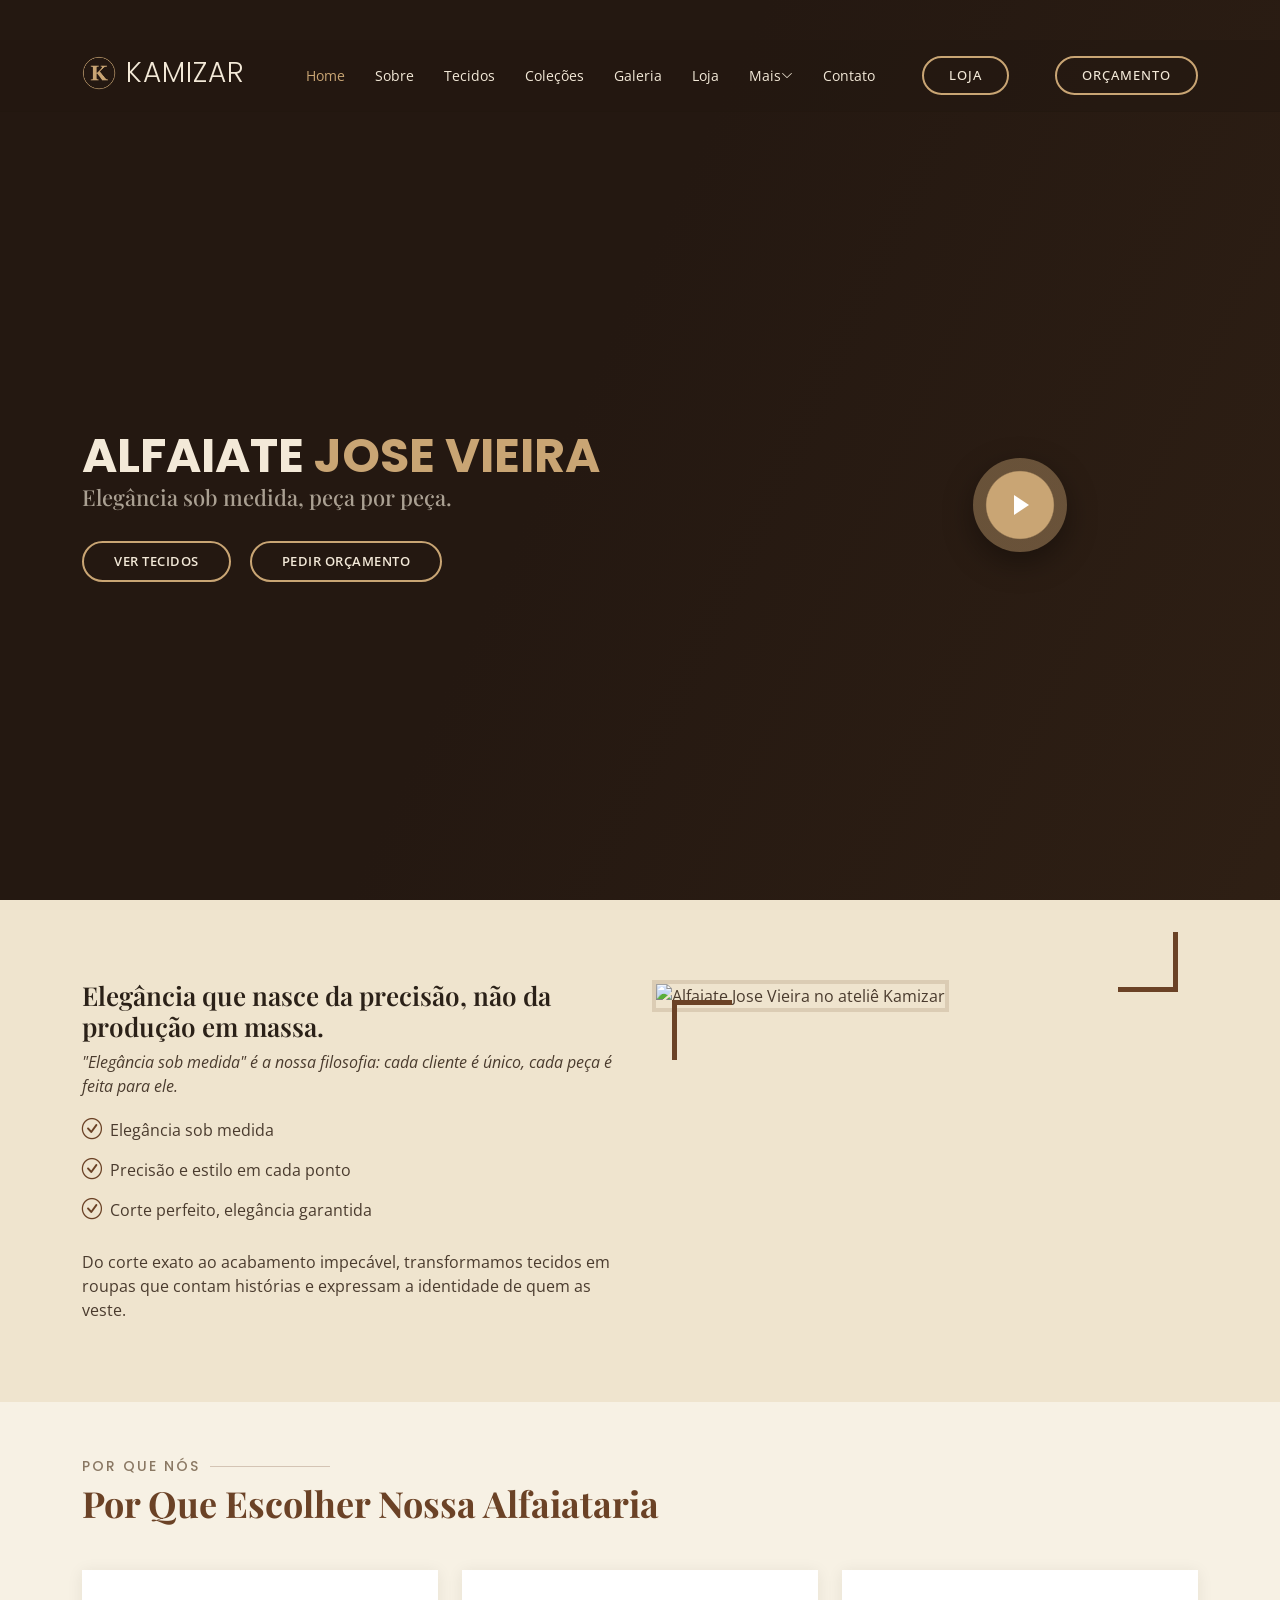
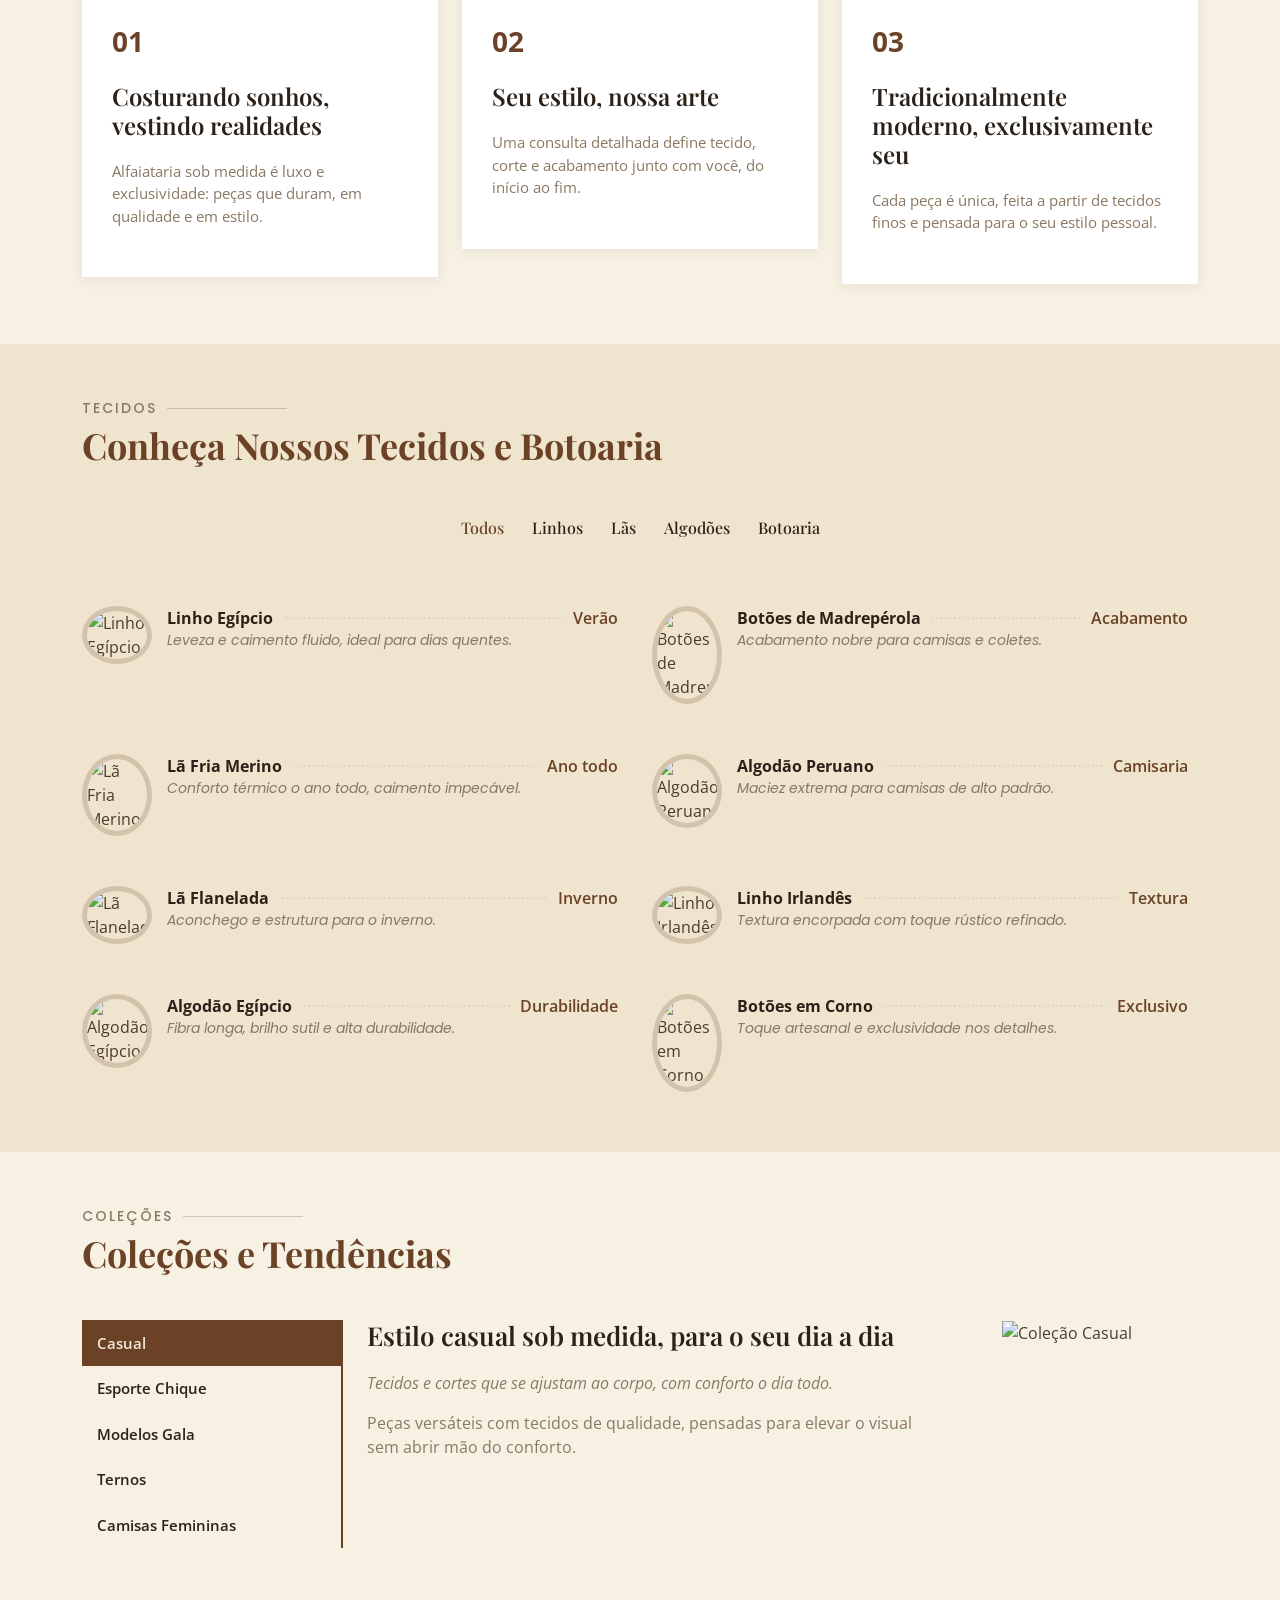
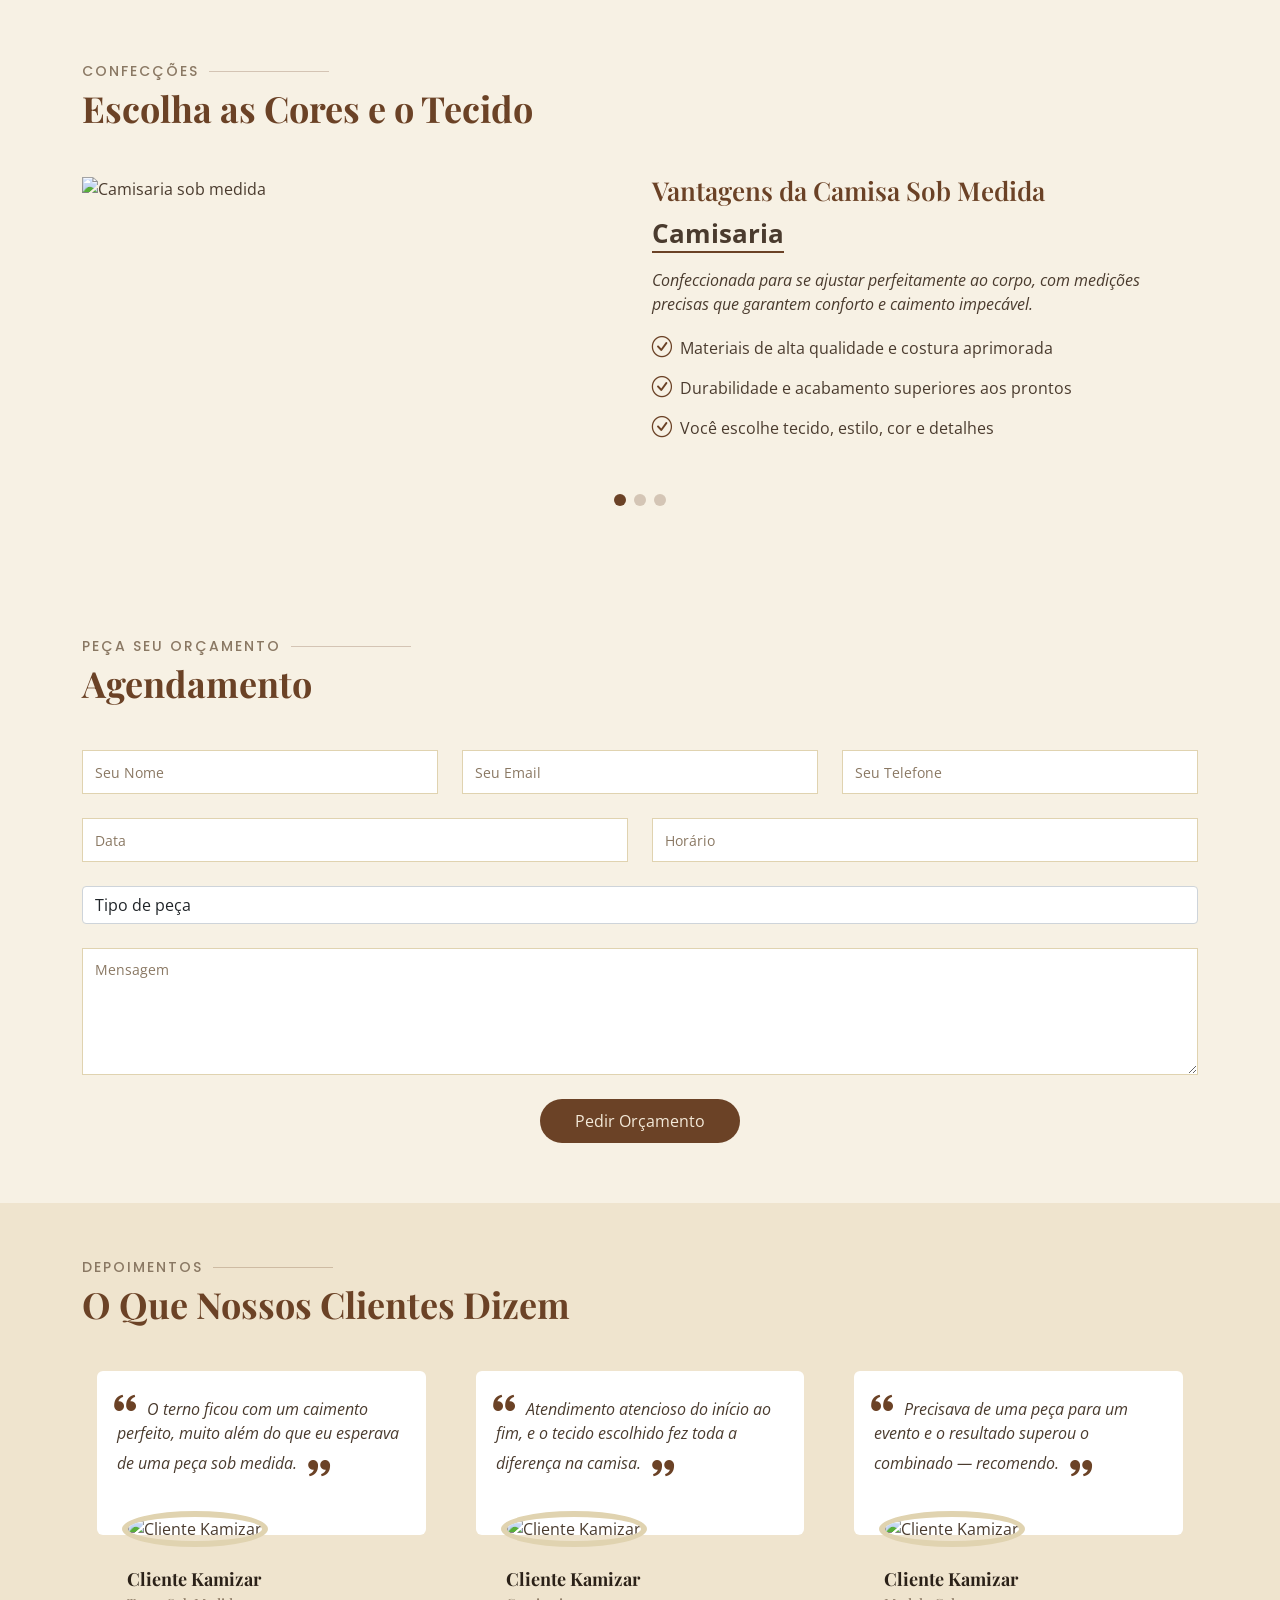
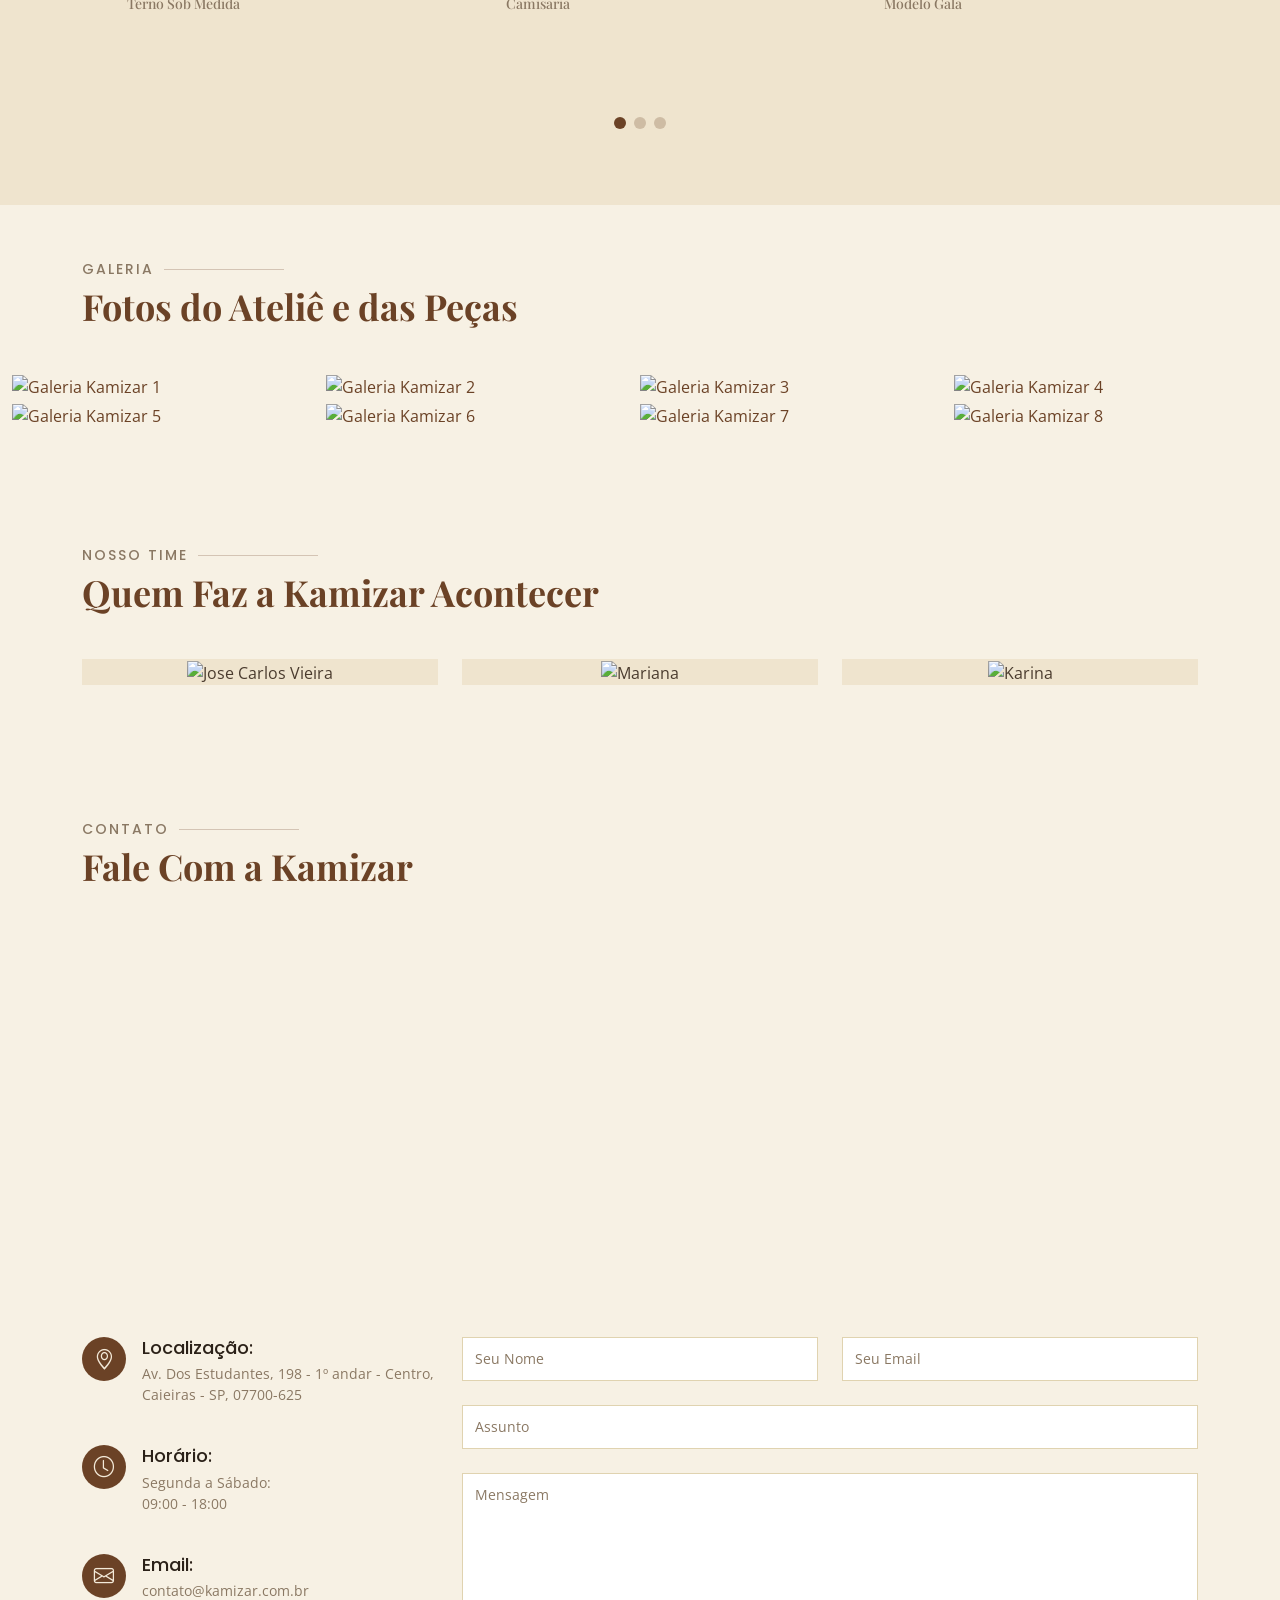
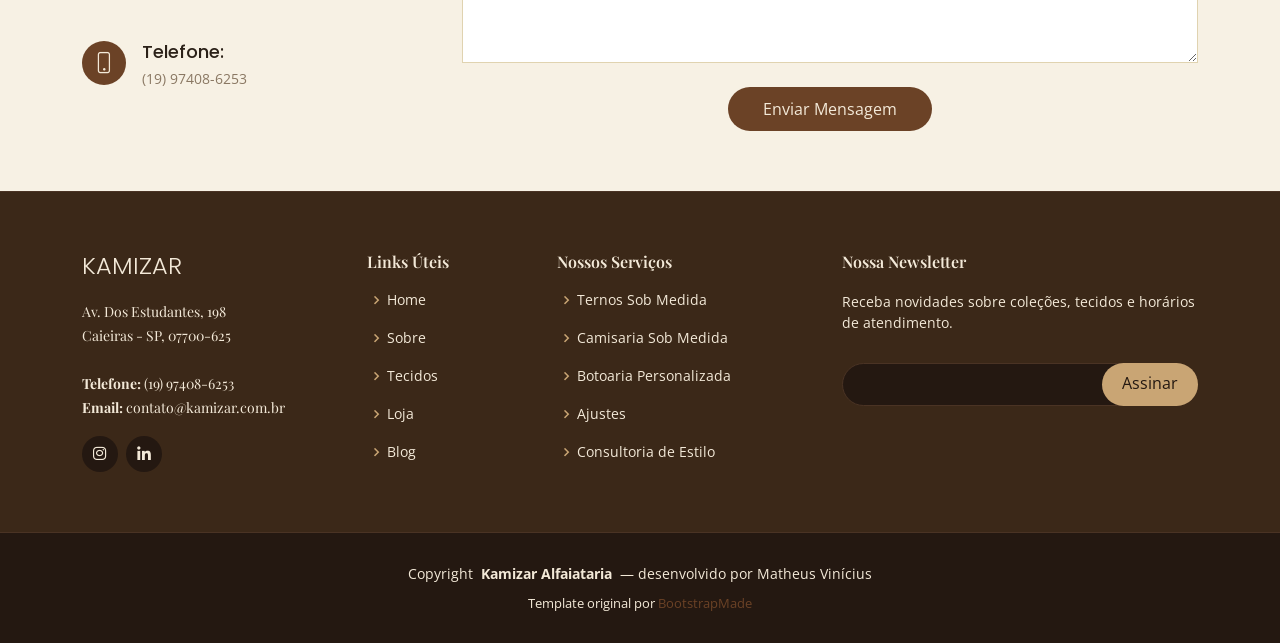
==== commit 10fc0b0a: "Cria e adiciona logo/favicon Kamizar em todo o ecossistema - Gera um emblema circular com monograma " ====
--- a/index.html
+++ b/index.html
@@ -27,7 +27,7 @@
 
 
   <link href="assets/css/kamizar-palette.css" rel="stylesheet">
-  <link href="assets/css/style.css" rel="stylesheet">
+  <link href="assets/css/style.css?v=2" rel="stylesheet">
 
 </head>
 
@@ -38,7 +38,7 @@
   <header id="header" class="fixed-top d-flex align-items-cente">
     <div class="container-fluid container-xl d-flex align-items-center justify-content-lg-between">
 
-      <h1 class="logo me-auto me-lg-0"><a href="index.html">KAMIZAR</a></h1>
+      <h1 class="logo me-auto me-lg-0"><a href="index.html"><img src="assets/img/logo-kamizar.png" alt="" width="34" height="34" class="logo-mark">KAMIZAR</a></h1>
 
       <nav id="navbar" class="navbar order-last order-lg-0 bg-transparent">
         <ul>
--- a/assets/css/style.css
+++ b/assets/css/style.css
@@ -211,10 +211,17 @@
 
 #header .logo a {
   color: var(--kamizar-text-on-wood);
+  display: inline-flex;
+  align-items: center;
 }
 
 #header .logo img {
   max-height: 40px;
+}
+
+#header .logo .logo-mark {
+  border-radius: 50%;
+  margin-right: 10px;
 }
 
 /*--------------------------------------------------------------
@@ -236,6 +243,7 @@
 .book-a-table-btn:hover {
   background: var(--kamizar-wood-pale);
   color: var(--kamizar-wood-darkest);
+  box-shadow: 0 6px 16px rgba(36, 24, 17, 0.35);
 }
 
 @media (max-width: 992px) {
@@ -474,18 +482,22 @@
 /*--------------------------------------------------------------
 # Hero Section
 --------------------------------------------------------------*/
+/* Foto de banco (Pexels), temática de alfaiataria — trocar pela foto real do ateliê/vitrine quando disponível */
 #hero {
   width: 100%;
   height: 100vh;
-  background: linear-gradient(135deg, var(--kamizar-wood-darkest) 0%, var(--kamizar-wood-dark) 55%, var(--kamizar-wood) 100%);
+  background-image: url("https://images.pexels.com/photos/5830661/pexels-photo-5830661.jpeg?auto=compress&cs=tinysrgb&w=1920&h=1080&fit=crop");
+  background-color: var(--kamizar-wood-darkest);
+  background-position: center;
   background-size: cover;
+  background-repeat: no-repeat;
   position: relative;
   padding: 0;
 }
 
 #hero:before {
   content: "";
-  background: rgba(0, 0, 0, 0.15);
+  background: linear-gradient(115deg, rgba(36, 24, 17, 0.92) 0%, rgba(36, 24, 17, 0.72) 45%, rgba(59, 40, 24, 0.45) 100%);
   position: absolute;
   bottom: 0;
   top: 0;
@@ -559,6 +571,7 @@
   display: block;
   position: relative;
   overflow: hidden;
+  box-shadow: 0 10px 30px rgba(0, 0, 0, 0.35);
 }
 
 #hero .play-btn::after {
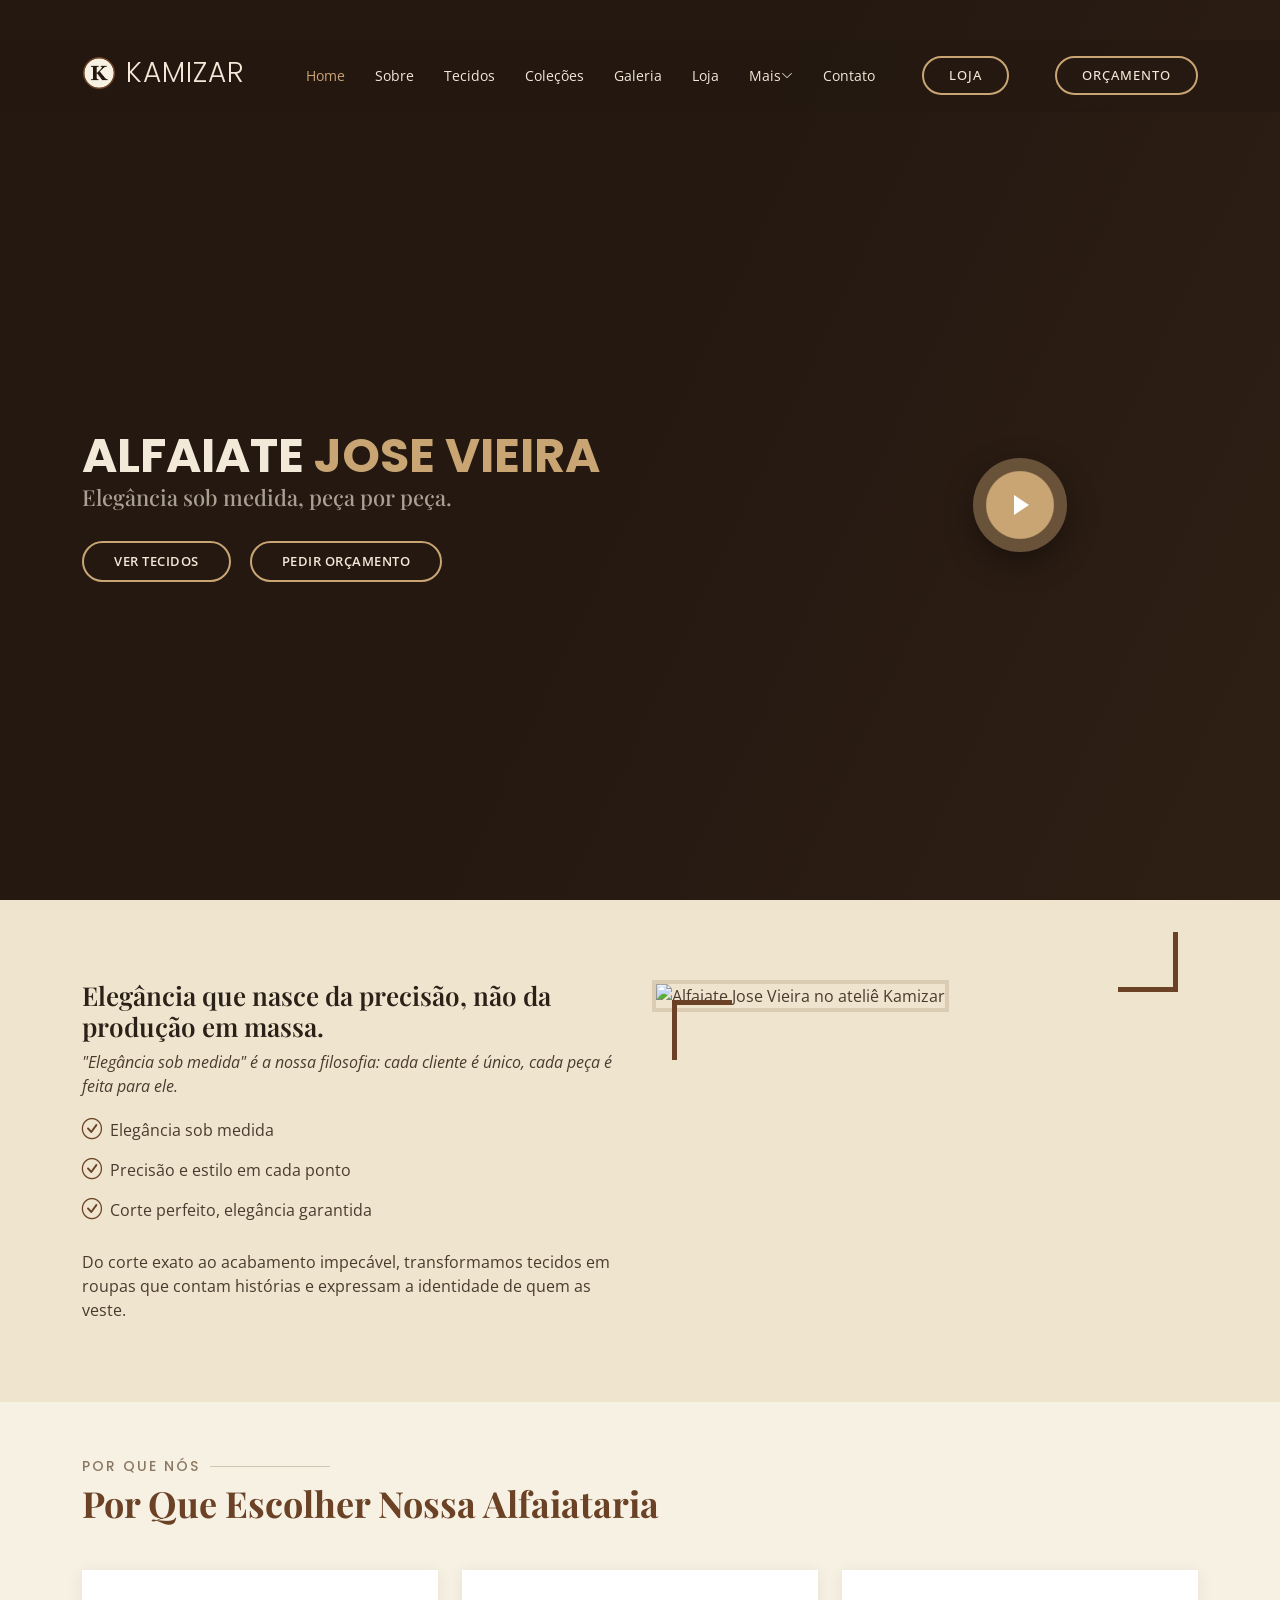
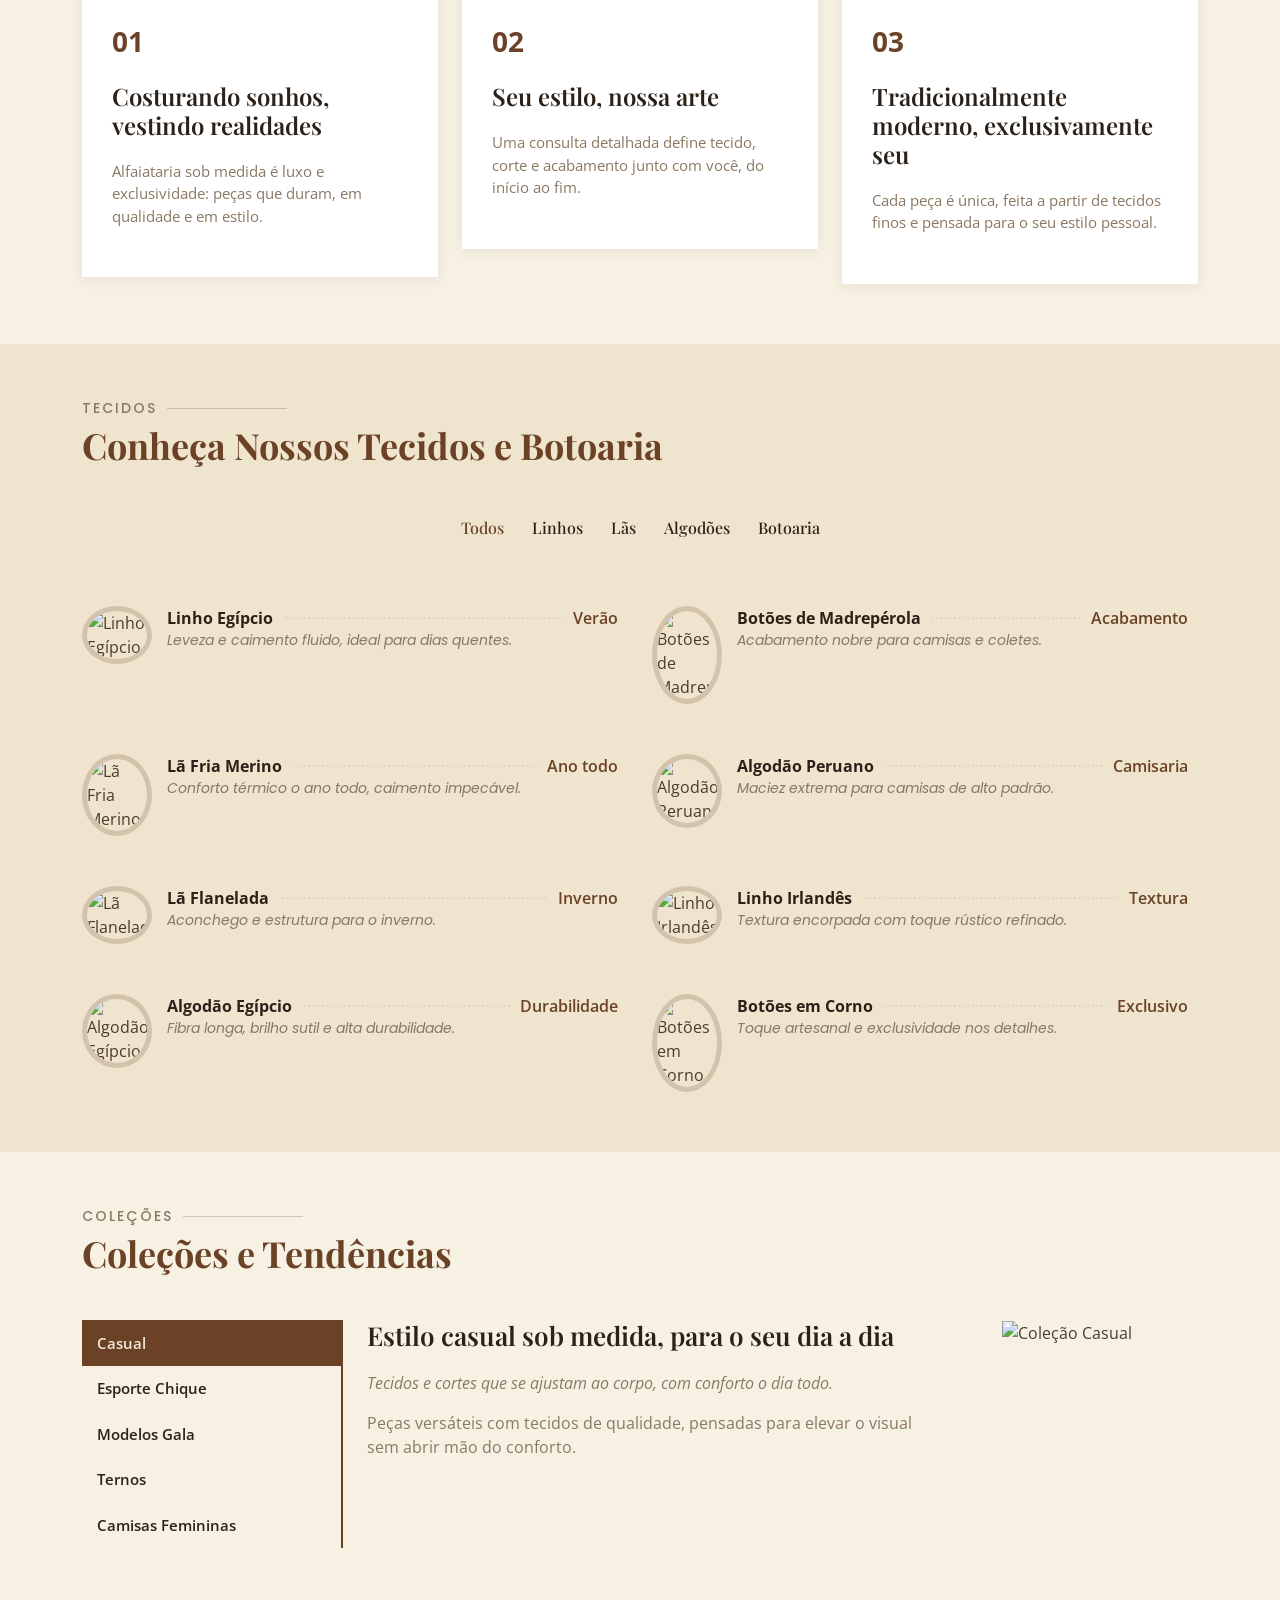
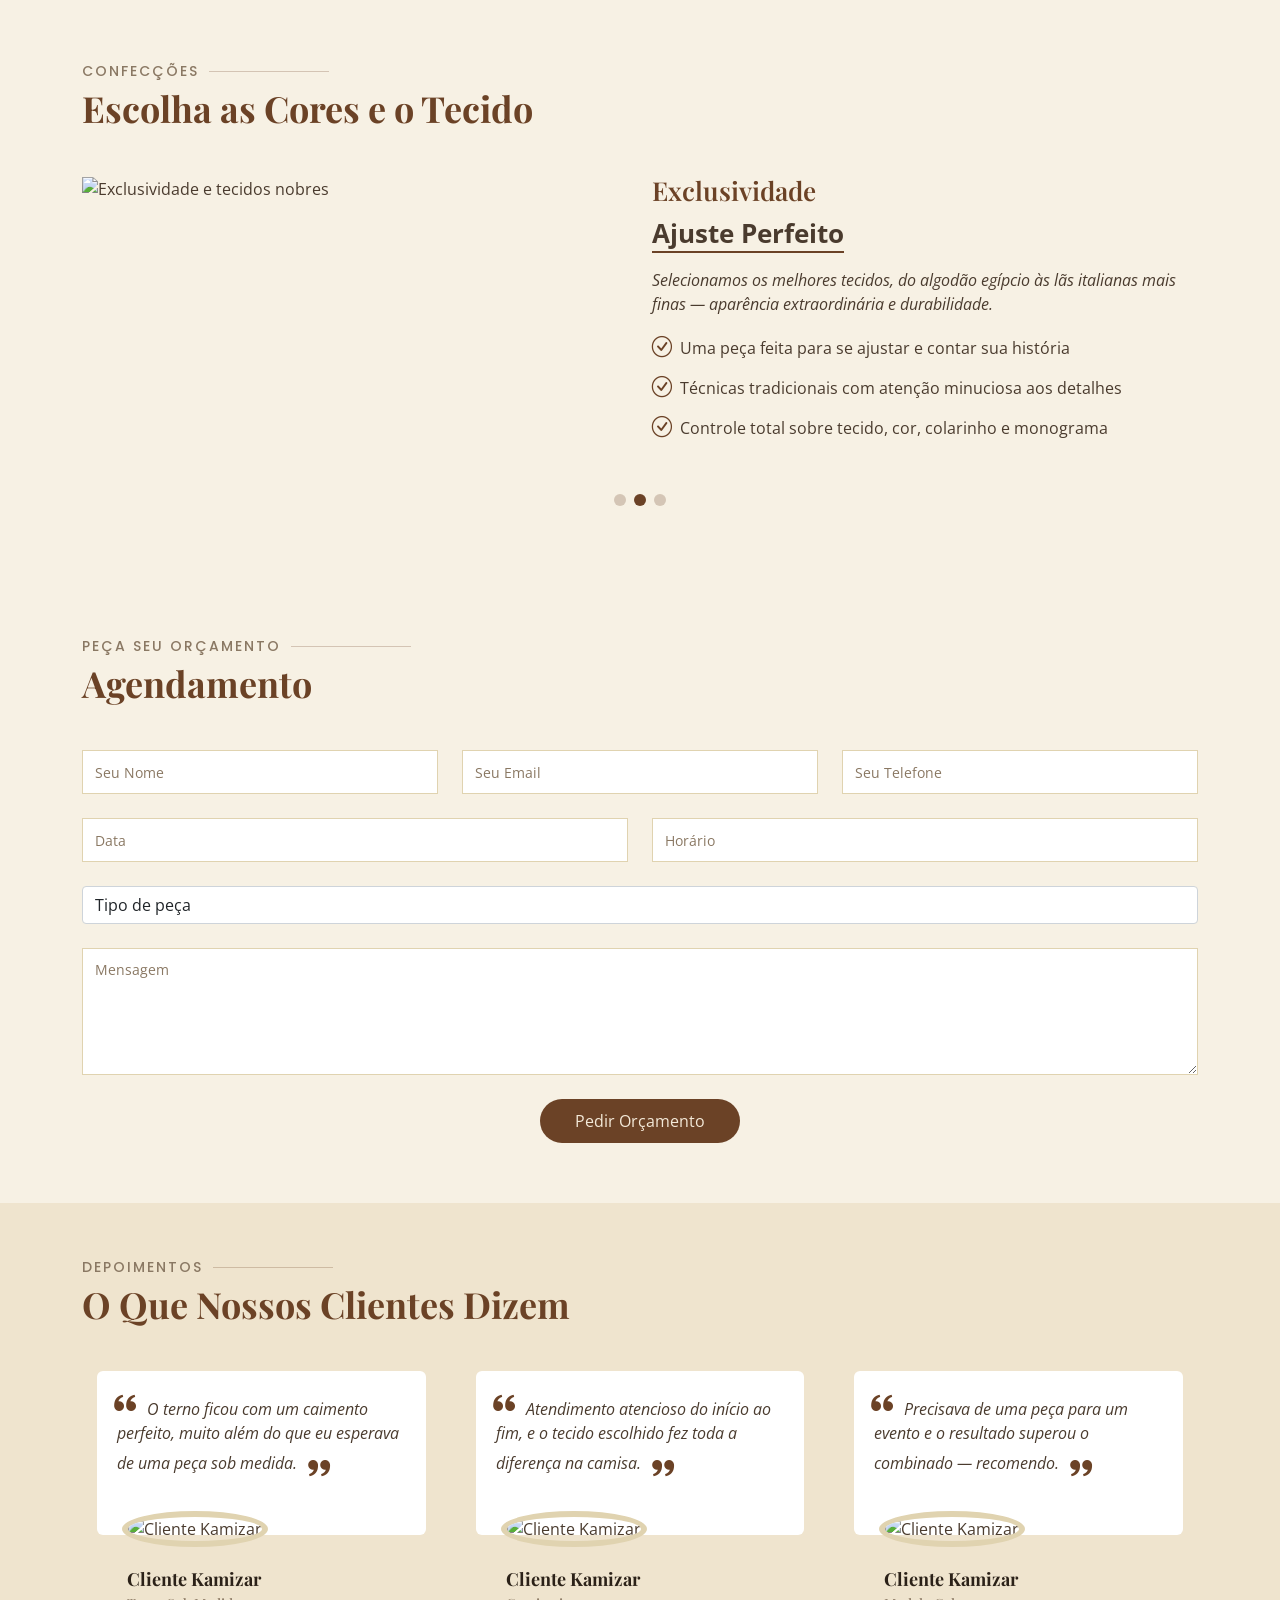
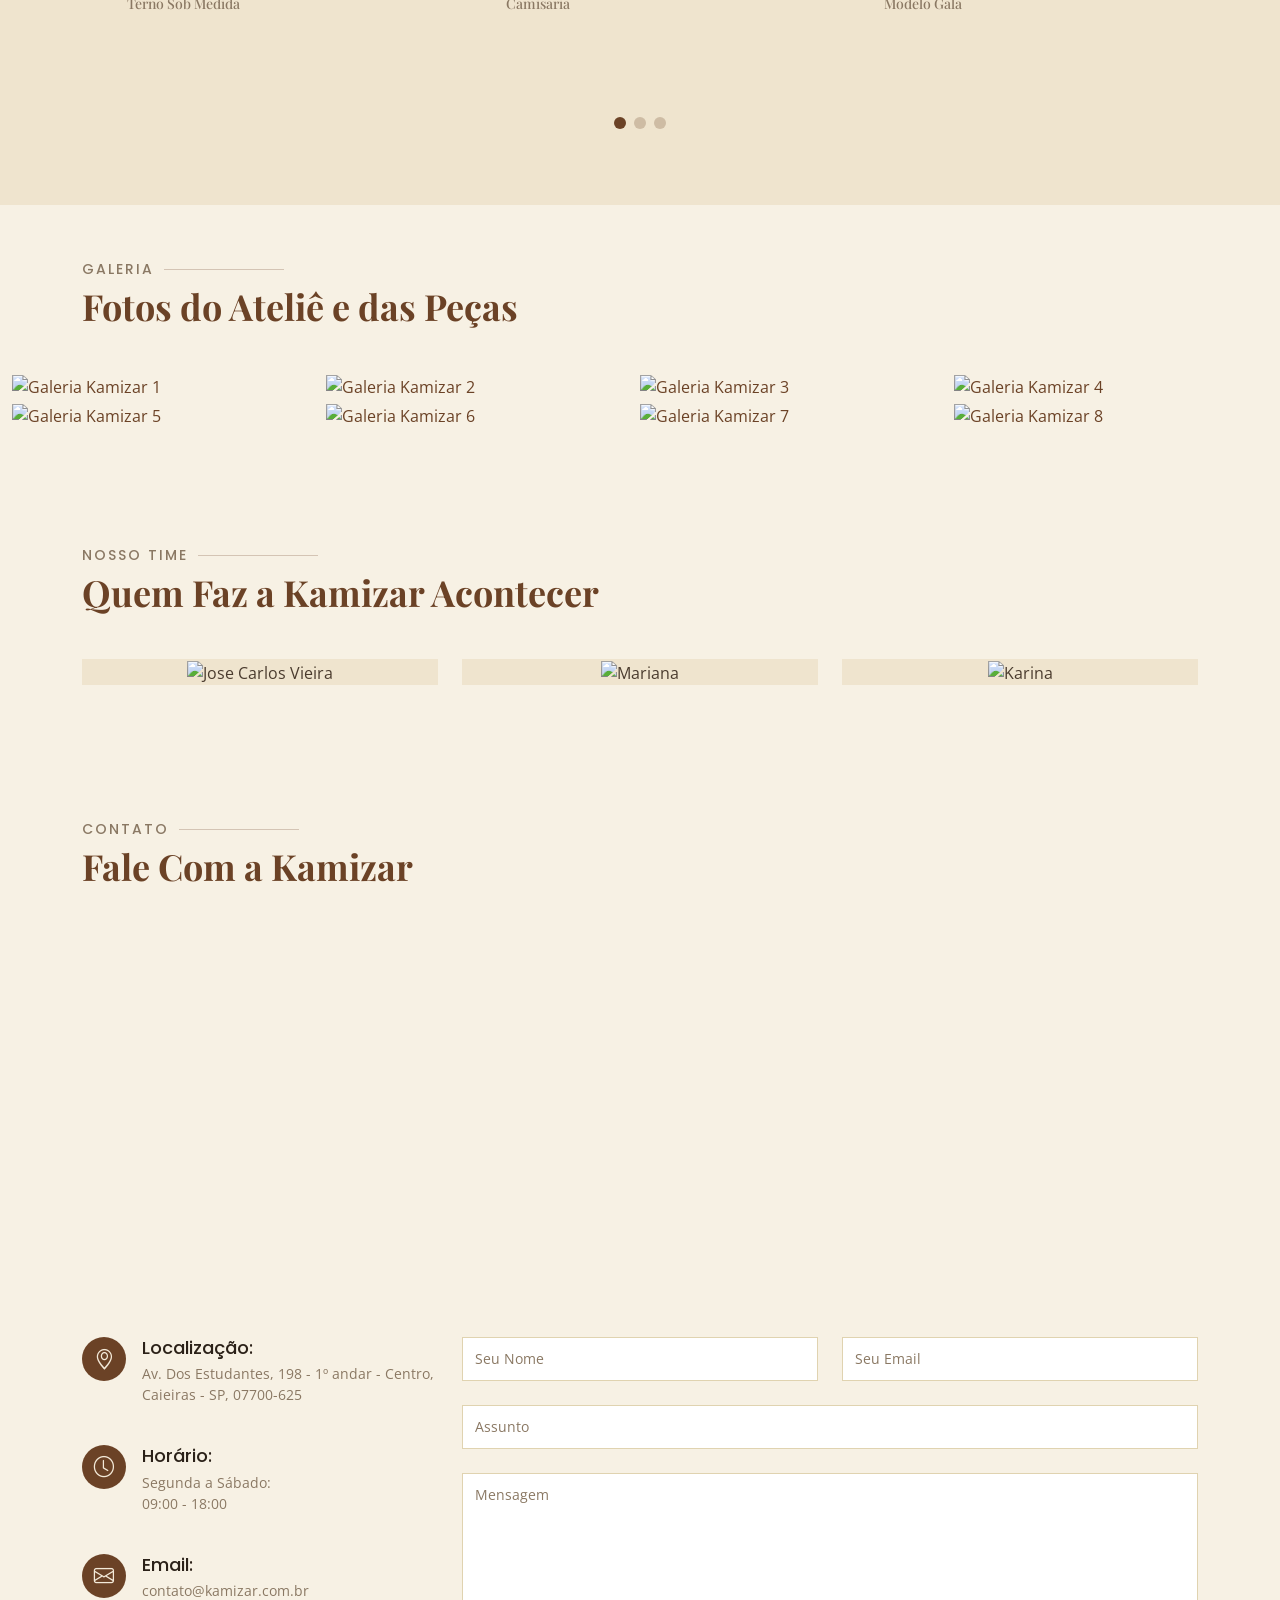
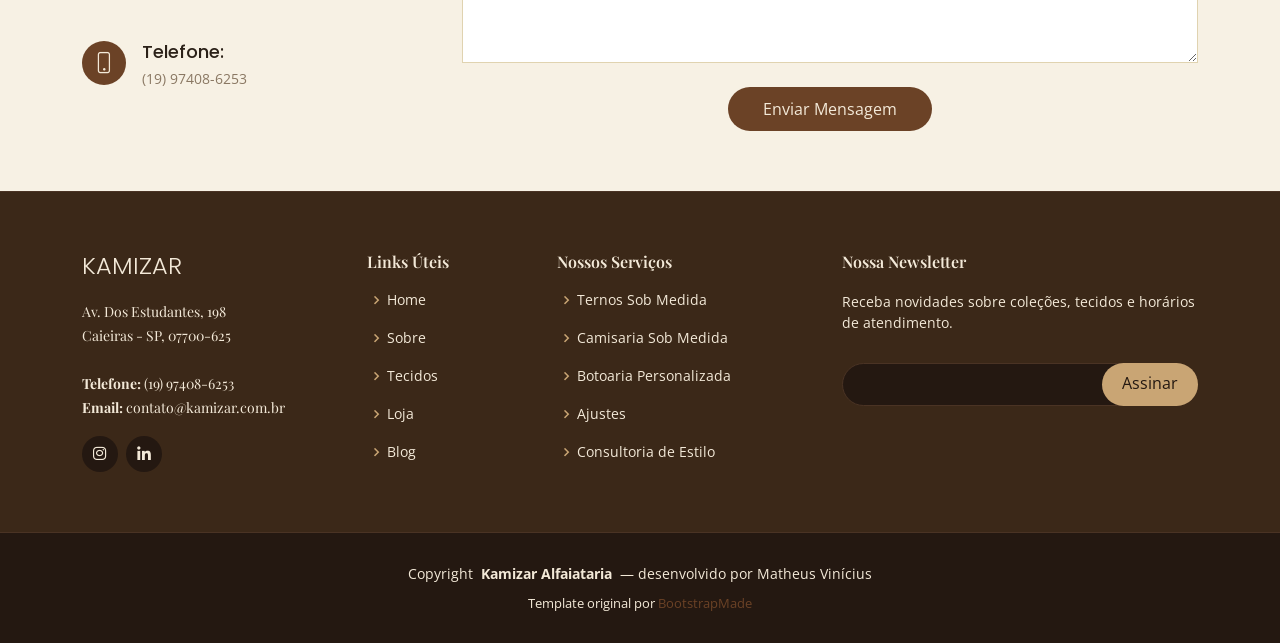
==== commit 7dc0d19f: "Favicon com mais contraste, igual ao exemplo do YouTube Fundo escuro (madeira) do emblema anterior s" ====
--- a/index.html
+++ b/index.html
@@ -10,8 +10,8 @@
   <meta content="alfaiataria, sob medida, ternos, camisas sob medida, Caieiras" name="keywords">
 
   <!-- Favicons -->
-  <link href="assets/img/favicon.png" rel="icon">
-  <link href="assets/img/apple-touch-icon.png" rel="apple-touch-icon">
+  <link href="assets/img/favicon.png?v=2" rel="icon">
+  <link href="assets/img/apple-touch-icon.png?v=2" rel="apple-touch-icon">
 
   <!-- Google Fonts -->
   <link href="https://fonts.googleapis.com/css?family=Open+Sans:300,300i,400,400i,600,600i,700,700i|Playfair+Display:ital,wght@0,400;0,500;0,600;0,700;1,400;1,500;1,600;1,700|Poppins:300,300i,400,400i,500,500i,600,600i,700,700i" rel="stylesheet">
